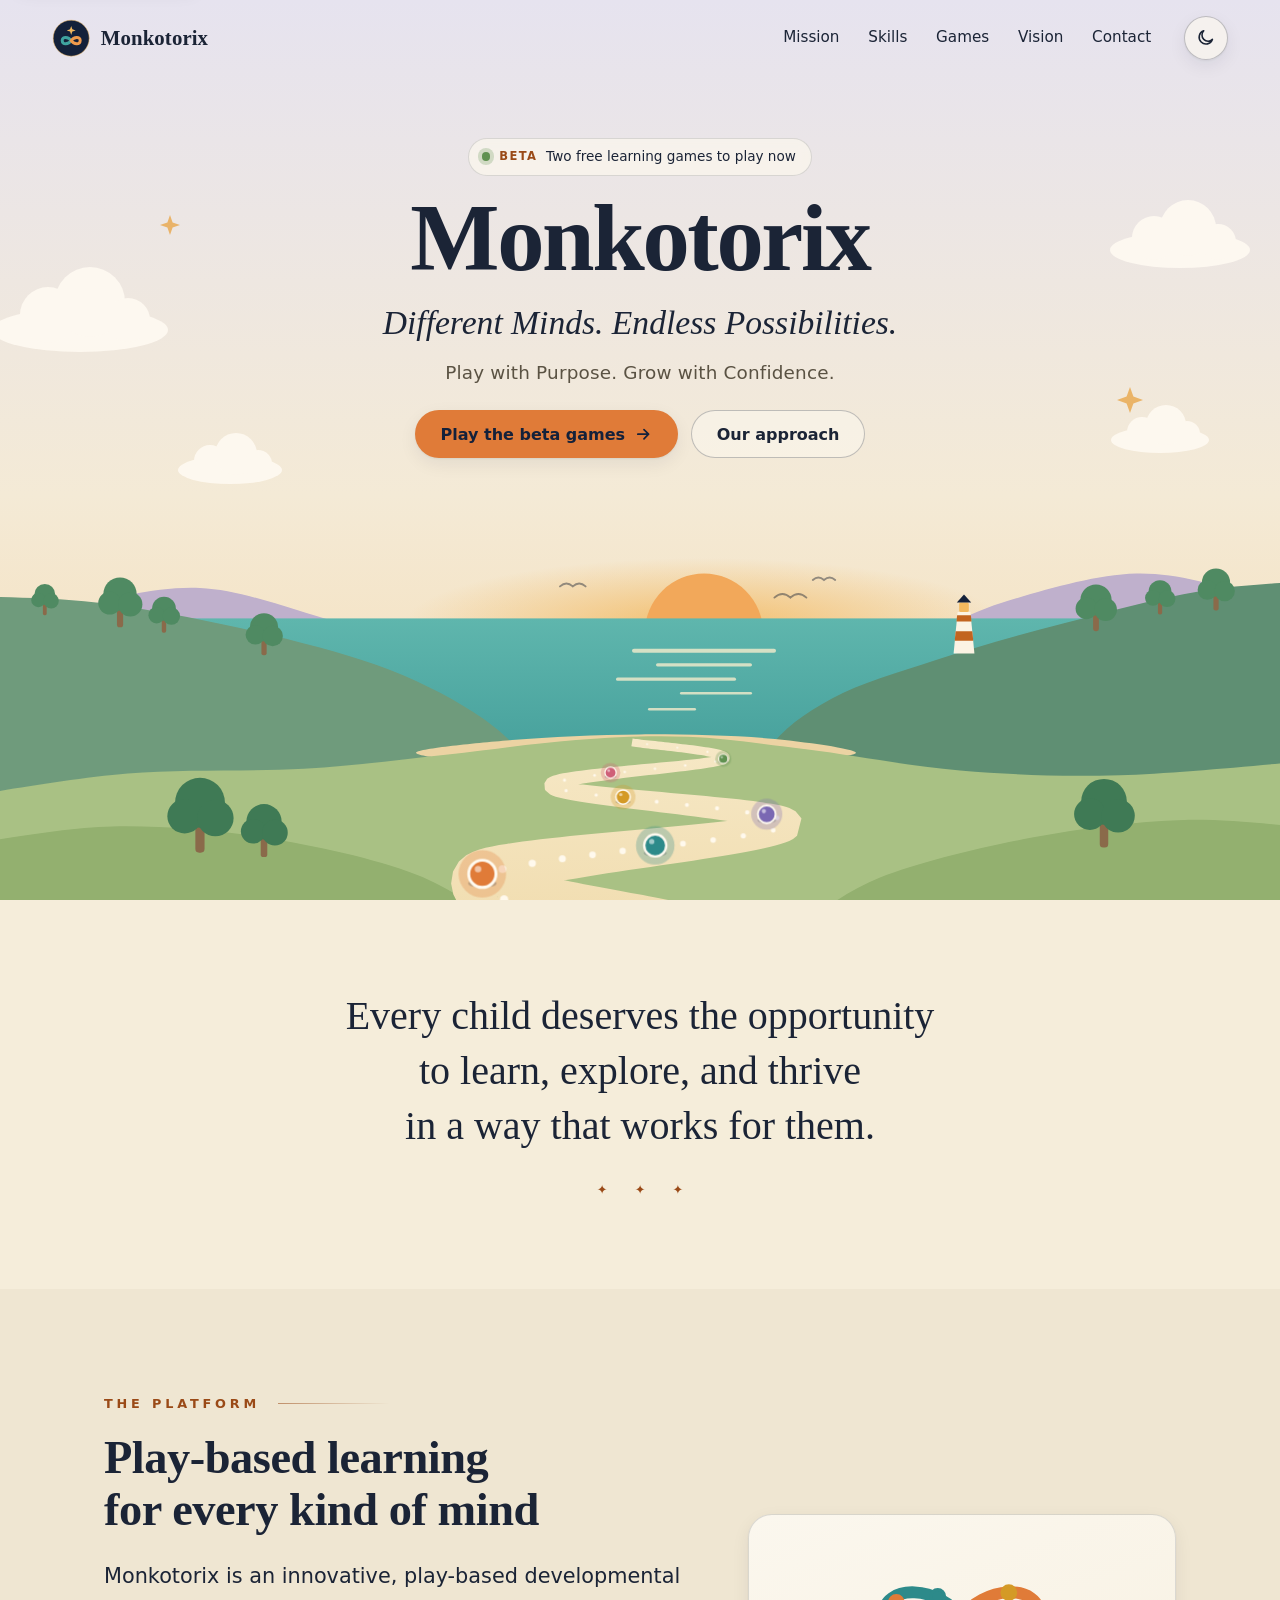
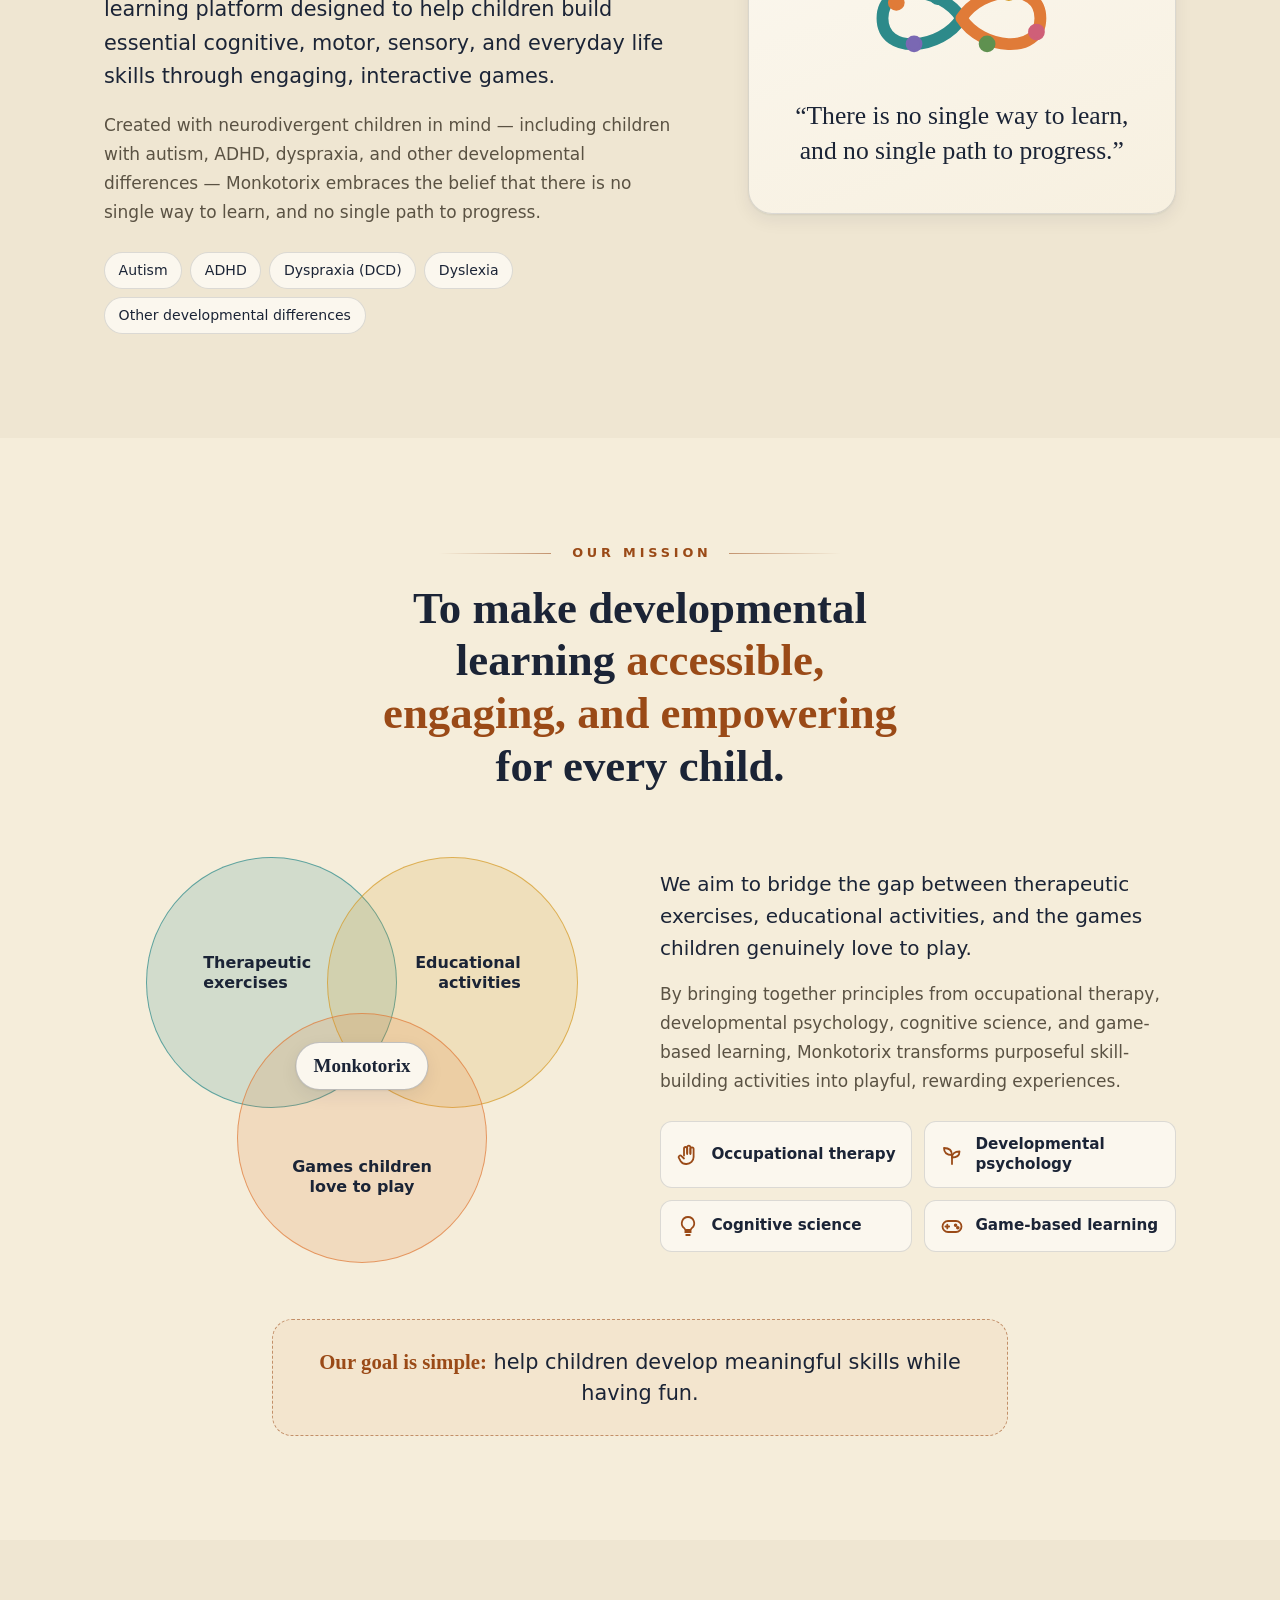
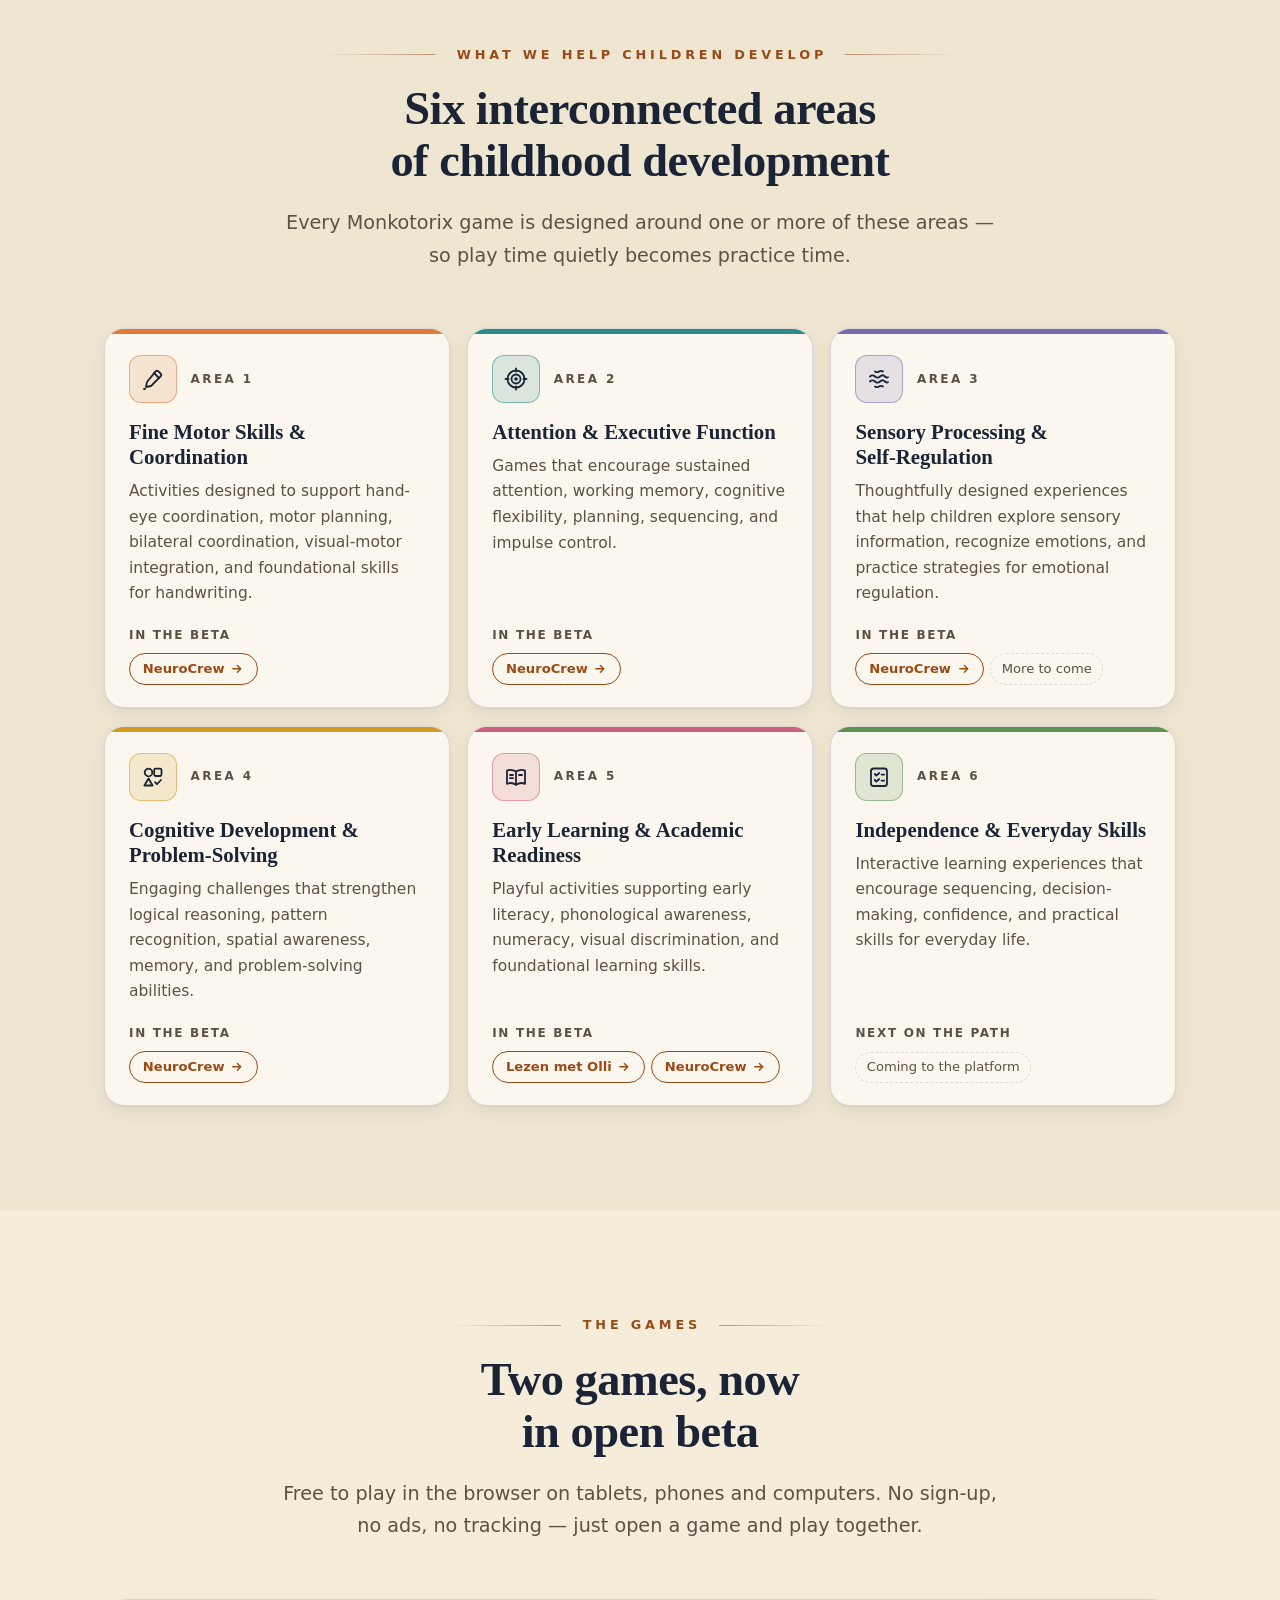
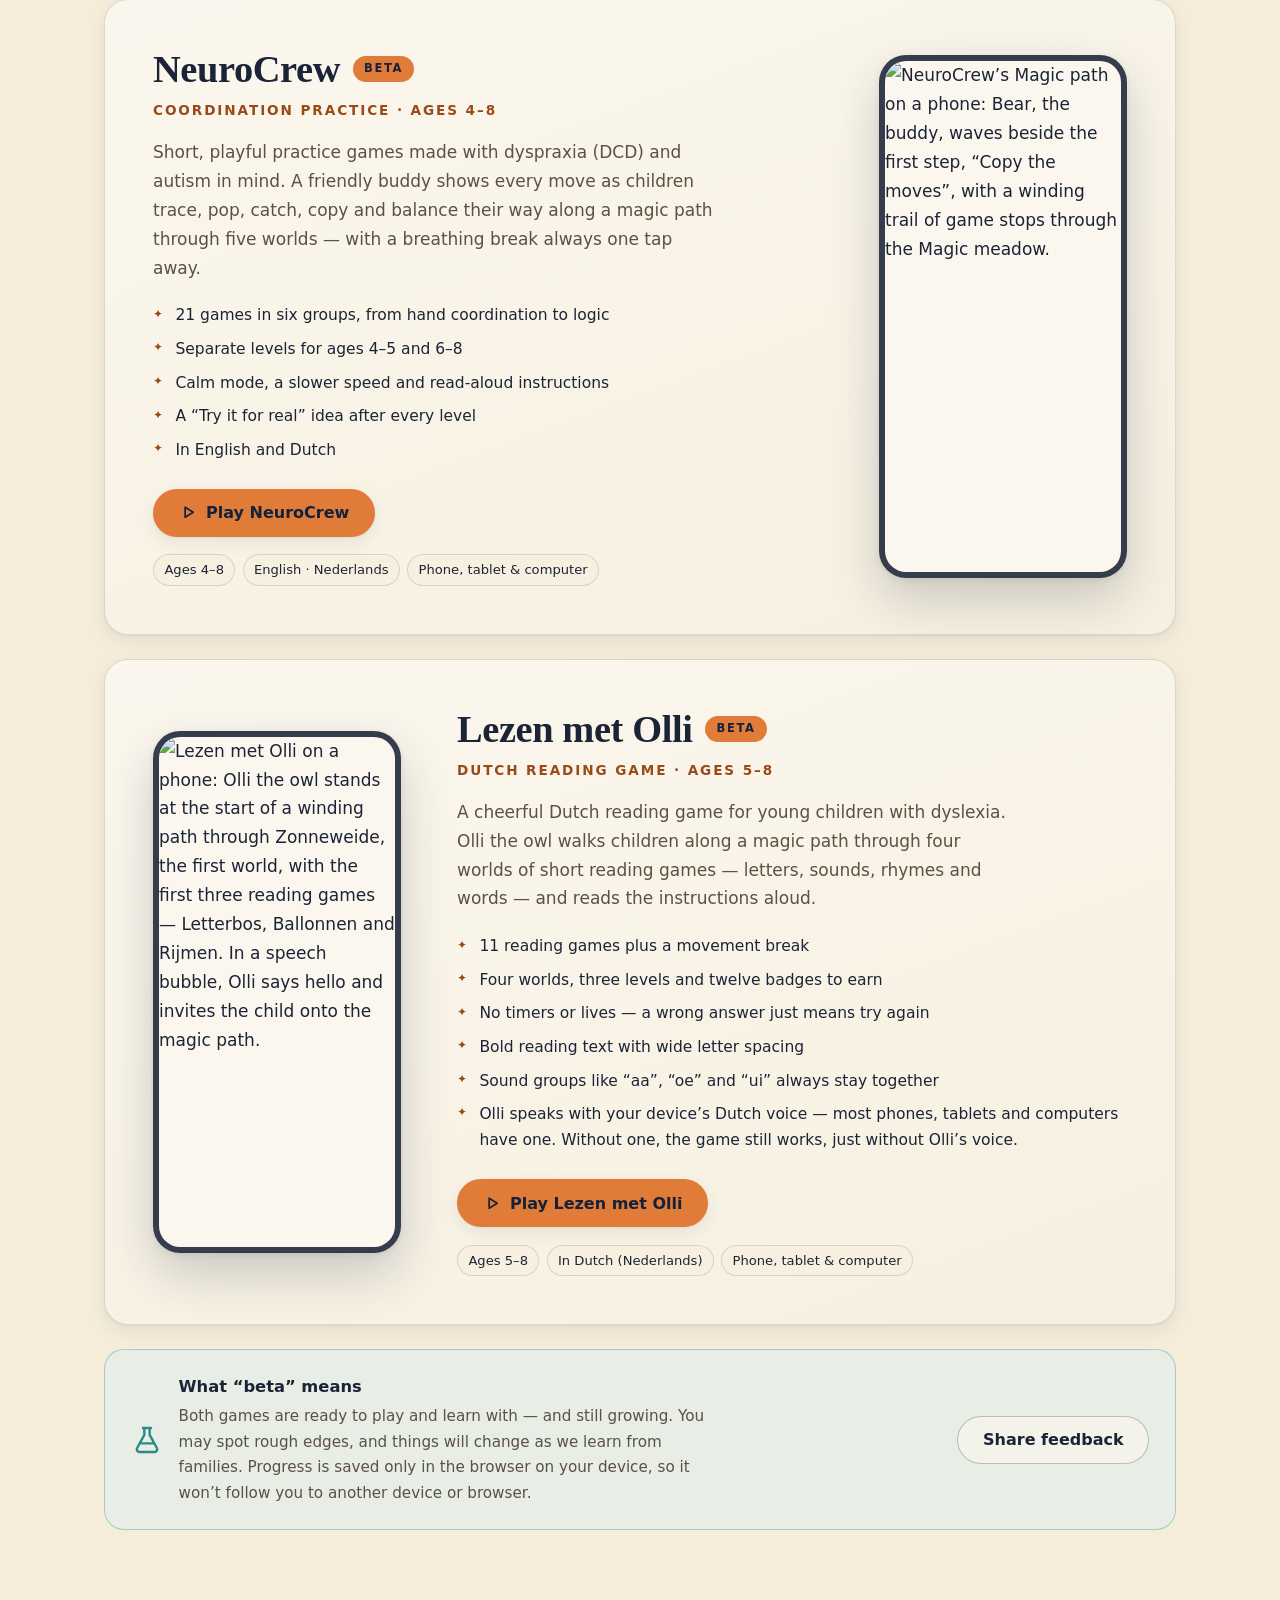
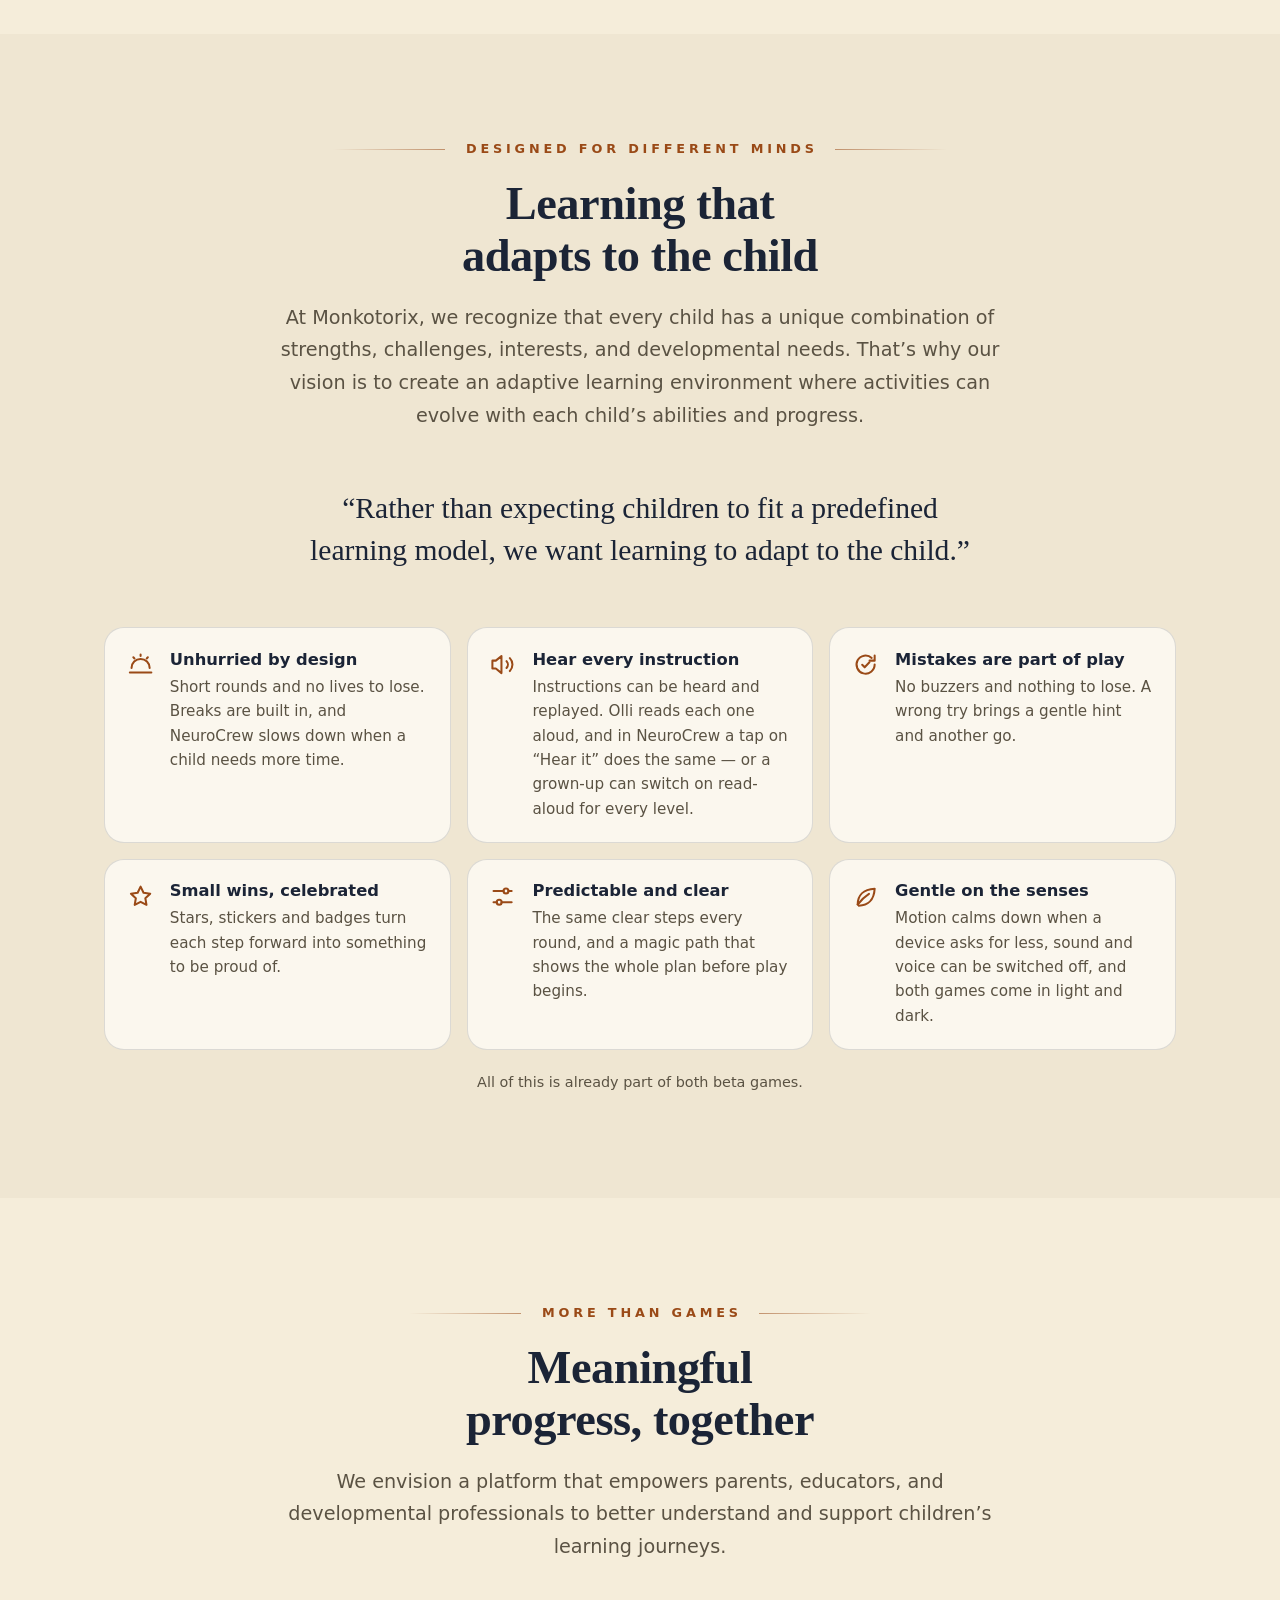
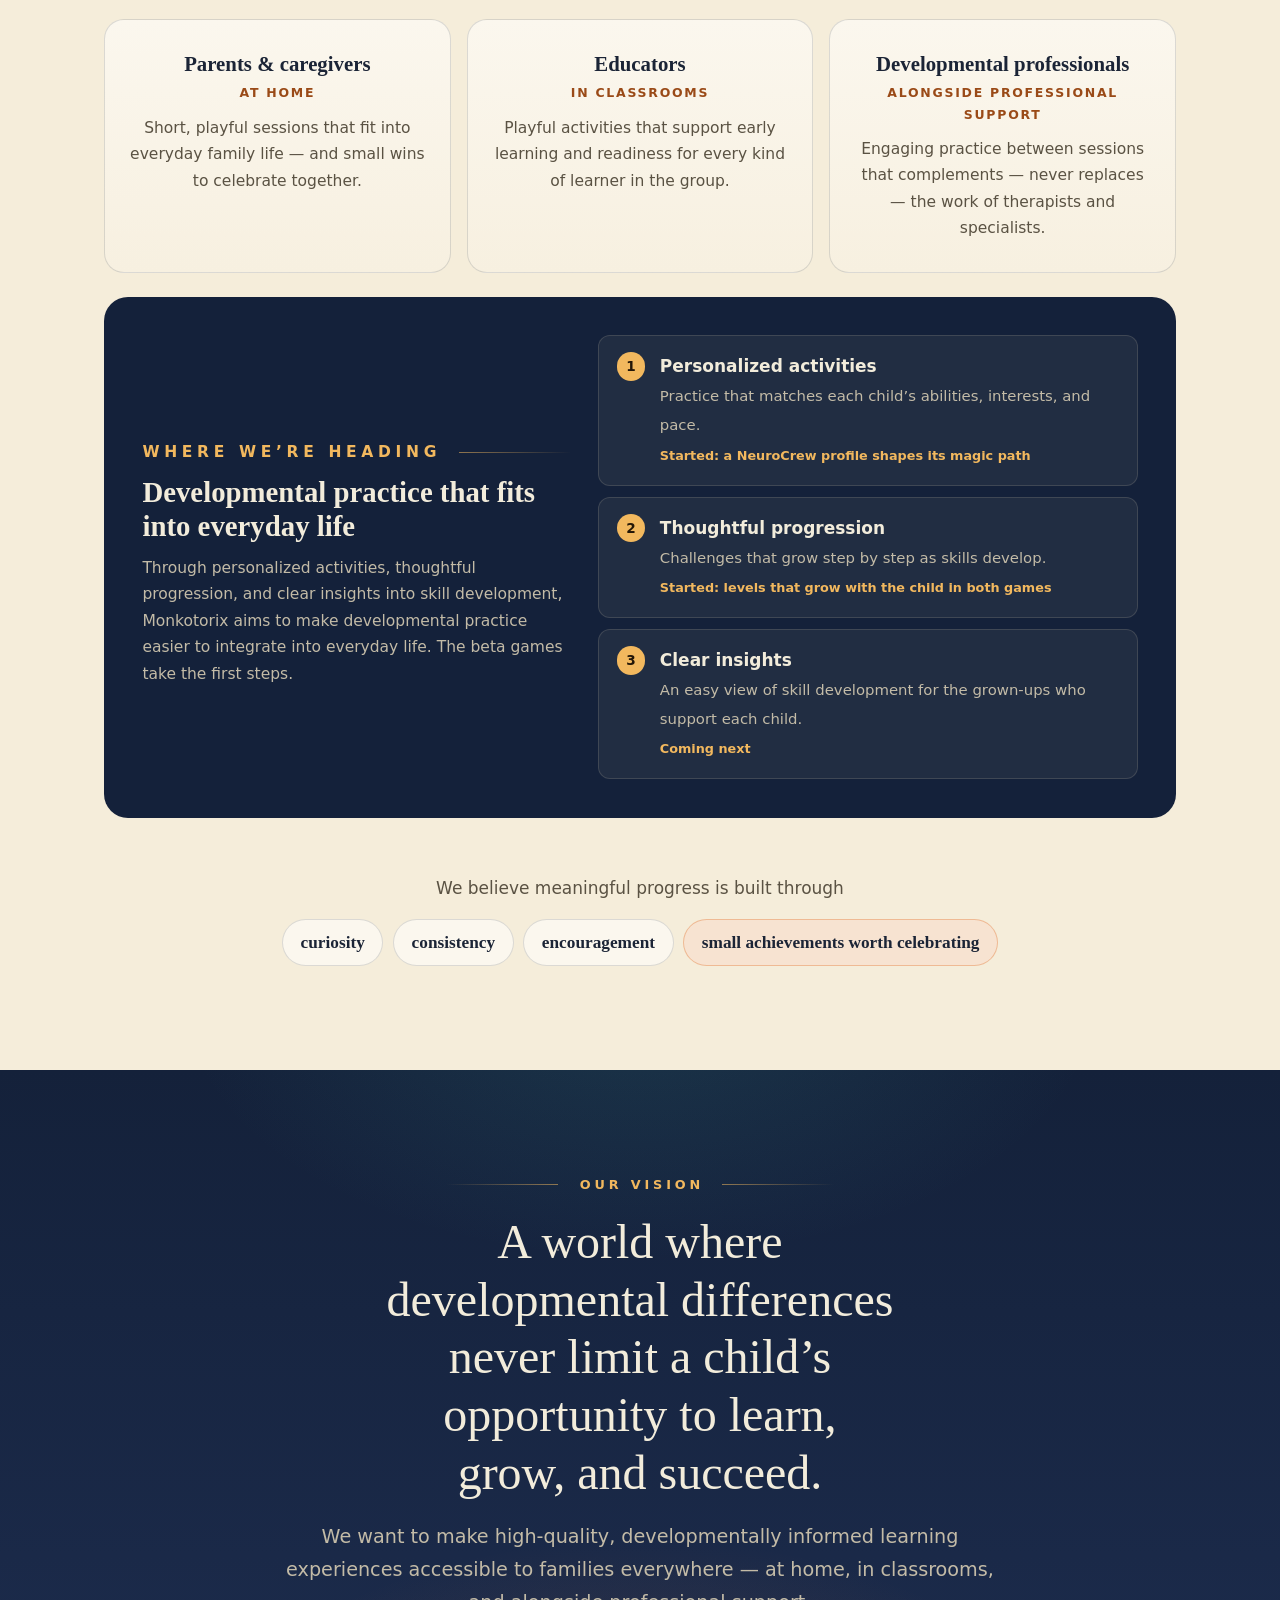
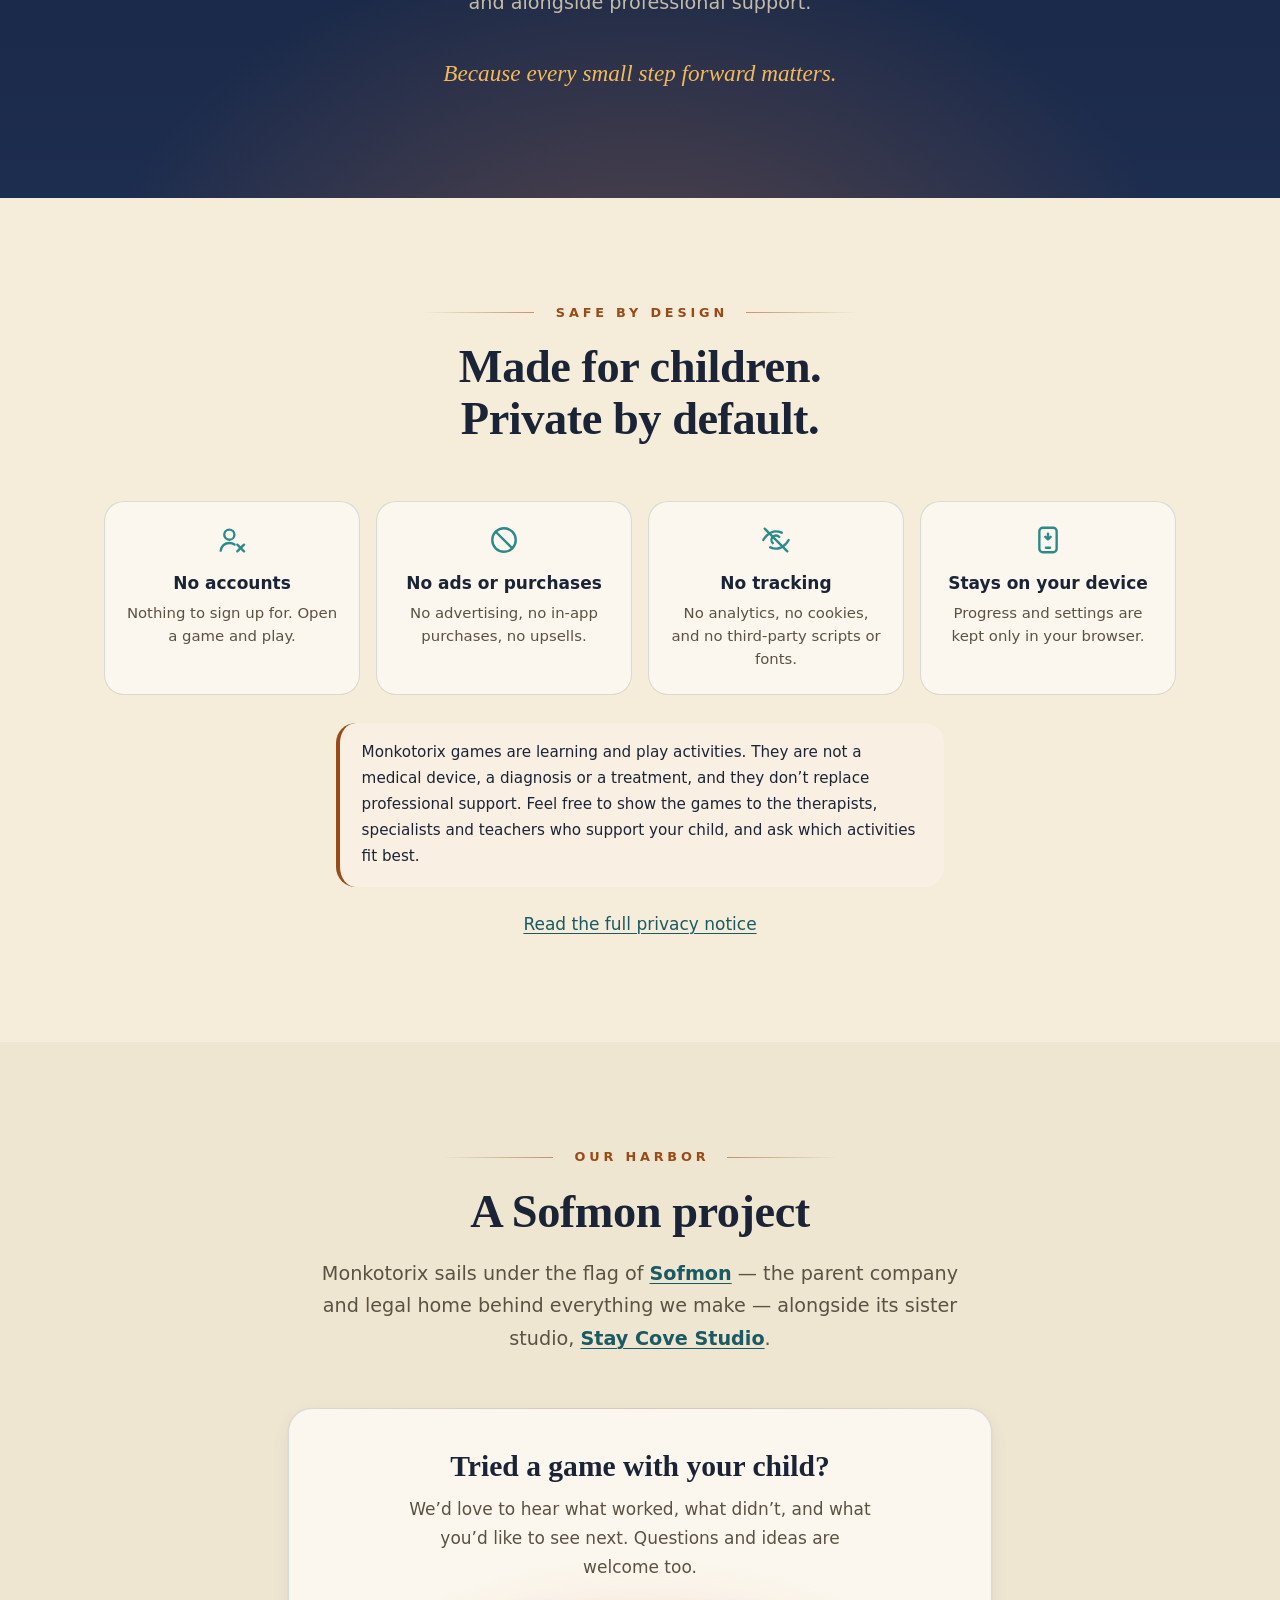
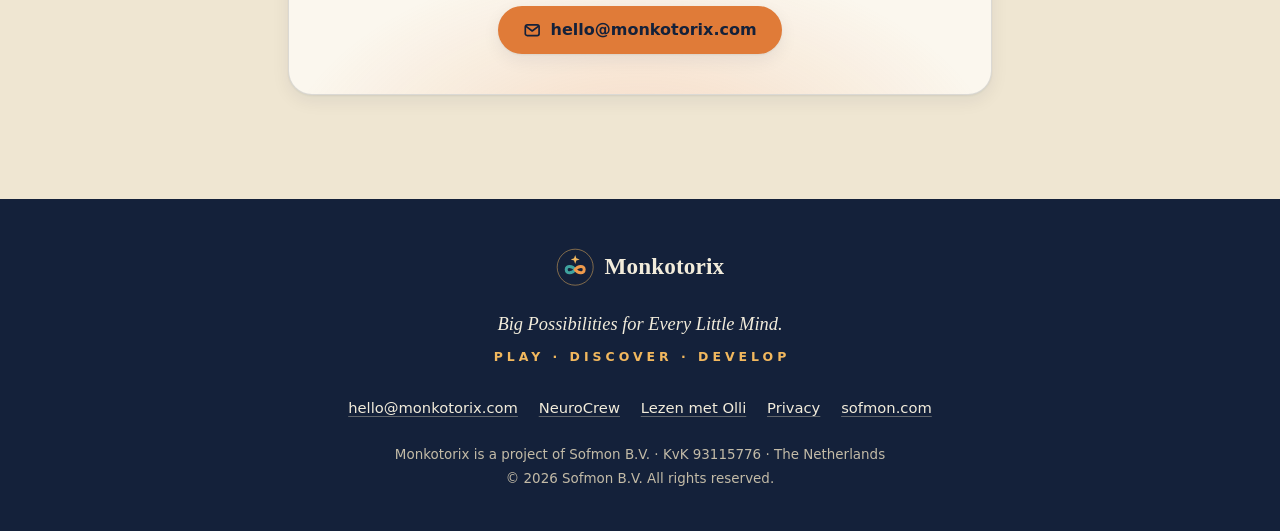
==== site/index.html @ 94a65a07 "Monkotorix website with NeuroCrew and Lezen met Olli in beta One-page site for Monkotorix, a Sofmon " ====
<!doctype html>
<html lang="en">
<head>
  <meta charset="utf-8">
  <meta name="viewport" content="width=device-width, initial-scale=1">
  <title>Monkotorix — Different Minds. Endless Possibilities.</title>
  <meta name="description" content="A play-based developmental learning platform designed to help children build essential skills through games, created with neurodivergent children in mind.">
  <link rel="canonical" href="https://monkotorix.com/">
  <meta http-equiv="Content-Security-Policy" content="default-src 'self'; script-src 'self'; style-src 'self' 'unsafe-inline'; img-src 'self' data:; font-src 'self'; connect-src 'none'; object-src 'none'; base-uri 'self'; form-action 'none'">
  <meta name="referrer" content="strict-origin-when-cross-origin">
  <meta name="color-scheme" content="light dark">
  <meta name="theme-color" content="#f5edda" media="(prefers-color-scheme: light)">
  <meta name="theme-color" content="#0c1124" media="(prefers-color-scheme: dark)">
  <link rel="icon" href="/assets/favicon.svg" type="image/svg+xml">
  <link rel="icon" type="image/png" sizes="48x48" href="/assets/favicon-48.png">
  <link rel="apple-touch-icon" href="/assets/apple-touch-icon.png">
  <meta property="og:type" content="website">
  <meta property="og:site_name" content="Monkotorix">
  <meta property="og:title" content="Monkotorix — Different Minds. Endless Possibilities.">
  <meta property="og:description" content="A play-based developmental learning platform, created with neurodivergent children in mind. Two games now in open beta.">
  <meta property="og:url" content="https://monkotorix.com/">
  <meta property="og:image" content="https://monkotorix.com/assets/og.jpg">
  <meta property="og:image:width" content="1200">
  <meta property="og:image:height" content="630">
  <meta name="twitter:card" content="summary_large_image">
  <link rel="preload" href="/assets/fonts/fraunces-latin-soft-normal.woff2" as="font" type="font/woff2" crossorigin>
  <link rel="preload" href="/assets/fonts/inter-latin-500-normal.woff2" as="font" type="font/woff2" crossorigin>
  <link rel="preload" href="/assets/fonts/fraunces-latin-soft-italic.woff2" as="font" type="font/woff2" crossorigin>
  <script src="/assets/site.js"></script>
  <style>
    @font-face{font-family:'Fraunces';font-style:normal;font-weight:100 900;font-display:swap;src:url('/assets/fonts/fraunces-latin-soft-normal.woff2') format('woff2')}
    @font-face{font-family:'Fraunces';font-style:italic;font-weight:100 900;font-display:swap;src:url('/assets/fonts/fraunces-latin-soft-italic.woff2') format('woff2')}
    @font-face{font-family:'Inter';font-style:normal;font-weight:400;font-display:swap;src:url('/assets/fonts/inter-latin-400-normal.woff2') format('woff2')}
    @font-face{font-family:'Inter';font-style:normal;font-weight:500;font-display:swap;src:url('/assets/fonts/inter-latin-500-normal.woff2') format('woff2')}
    @font-face{font-family:'Inter';font-style:normal;font-weight:600;font-display:swap;src:url('/assets/fonts/inter-latin-600-normal.woff2') format('woff2')}

    /* ── Tokens: the Sofmon cove palette by morning (light) and Stay Cove's night (dark) ── */
    :root{
      color-scheme:light;
      --bg:#f5edda; --bg-alt:#efe6d2; --surface:#fbf7ee; --surface-2:#f7f0e0;
      --text:#1b2436; --muted:#5a5243; --line:rgba(27,36,54,.14); --line-strong:rgba(27,36,54,.26);
      --accent:#e07b38; --accent-hi:#ef9a4c; --accent-ink:#14213a; --accent-text:#9a4a17;
      --link:#1b5a62; --focus:#1b5a62;
      --band:#14213a; --band-2:#1d2d4f; --band-text:#f2ecdb; --band-muted:#c3bba7; --band-accent:#f2b85e;
      --shadow:0 1px 2px rgba(20,33,58,.06),0 6px 18px rgba(20,33,58,.07);
      --shadow-lg:0 22px 50px rgba(20,33,58,.20),0 2px 6px rgba(20,33,58,.08);
      --a1:#e07b38; --a2:#2d8a8a; --a3:#7a68b3; --a4:#d49a26; --a5:#cf5f78; --a6:#5f9150;
      /* hero */
      --sky-0:#e6e3ef; --sky-1:#f4ead6; --sky-2:#f6d9ab;
      --glow:rgba(242,184,94,.85); --sun:#f2a85a; --far:#bfb0cc; --sea-0:#5fb6ad; --sea-1:#2d8a8a; --glint:#fff1cf;
      --head-l:#6f9b7c; --head-r:#5f8f73; --sand:#ecd3a3; --near:#a9c184; --front:#93b06f;
      --tree:#4f8a62; --tree-near:#3f7a55; --trunk:#8a6a4a; --path-0:#f6e8c6; --path-1:#efd9a8; --dot:#fffaf0;
      --cloud:#fffaf2; --cloud-o:.9; --star-o:0; --spark:#e9a64a; --bird:#1b2436;
      --lh-body:#fbf3e3; --lh-band:#c2641f; --lh-roof:#14213a; --lh-lamp:#f2b85e; --beam-o:0; --stop-ring:#fffaf0;
      --r-lg:1.5rem; --r-md:1.25rem; --r-sm:.75rem;
      --font-display:'Fraunces',Georgia,'Times New Roman',serif;
      --font-sans:'Inter',ui-sans-serif,system-ui,-apple-system,'Segoe UI',sans-serif;
    }
    @media (prefers-color-scheme:dark){:root:not([data-theme="light"]){
      color-scheme:dark;
      --bg:#0c1124; --bg-alt:#10173a; --surface:#141c3e; --surface-2:#18214a;
      --text:#f1e5c8; --muted:#b3bacd; --line:rgba(217,164,95,.22); --line-strong:rgba(241,229,200,.32);
      --accent:#e8b46f; --accent-hi:#f2c88b; --accent-ink:#231607; --accent-text:#e2b06e;
      --link:#eec584; --focus:#eec584;
      --band:#070b18; --band-2:#0f1530; --band-text:#f1e5c8; --band-muted:#b3bacd; --band-accent:#eec584;
      --shadow:0 1px 2px rgba(0,0,0,.35),0 6px 18px rgba(0,0,0,.3);
      --shadow-lg:0 22px 50px rgba(0,0,0,.55),0 0 40px rgba(61,142,160,.10);
      --a1:#ef9a4c; --a2:#4fb3ad; --a3:#a596e0; --a4:#f2b85e; --a5:#ec8aa2; --a6:#8fc27a;
      --sky-0:#0b1022; --sky-1:#161b3f; --sky-2:#3a3166;
      --glow:rgba(238,197,132,.38); --sun:#f1e5c8; --far:#2b2b55; --sea-0:#1f4c5c; --sea-1:#0e2536; --glint:#eec584;
      --head-l:#17304a; --head-r:#132941; --sand:#34395a; --near:#1a2a43; --front:#142238;
      --tree:#0f2438; --tree-near:#0c1d30; --trunk:#0c1828; --path-0:#bfae88; --path-1:#9c8b68; --dot:#f1e5c8;
      --cloud:#2a3163; --cloud-o:.55; --star-o:.85; --spark:#eec584; --bird:#f1e5c8;
      --lh-body:#d9cfb8; --lh-band:#a4501a; --lh-roof:#0c1124; --lh-lamp:#ffd98a; --beam-o:.45; --stop-ring:#f1e5c8;
    }}
    :root[data-theme="dark"]{
      color-scheme:dark;
      --bg:#0c1124; --bg-alt:#10173a; --surface:#141c3e; --surface-2:#18214a;
      --text:#f1e5c8; --muted:#b3bacd; --line:rgba(217,164,95,.22); --line-strong:rgba(241,229,200,.32);
      --accent:#e8b46f; --accent-hi:#f2c88b; --accent-ink:#231607; --accent-text:#e2b06e;
      --link:#eec584; --focus:#eec584;
      --band:#070b18; --band-2:#0f1530; --band-text:#f1e5c8; --band-muted:#b3bacd; --band-accent:#eec584;
      --shadow:0 1px 2px rgba(0,0,0,.35),0 6px 18px rgba(0,0,0,.3);
      --shadow-lg:0 22px 50px rgba(0,0,0,.55),0 0 40px rgba(61,142,160,.10);
      --a1:#ef9a4c; --a2:#4fb3ad; --a3:#a596e0; --a4:#f2b85e; --a5:#ec8aa2; --a6:#8fc27a;
      --sky-0:#0b1022; --sky-1:#161b3f; --sky-2:#3a3166;
      --glow:rgba(238,197,132,.38); --sun:#f1e5c8; --far:#2b2b55; --sea-0:#1f4c5c; --sea-1:#0e2536; --glint:#eec584;
      --head-l:#17304a; --head-r:#132941; --sand:#34395a; --near:#1a2a43; --front:#142238;
      --tree:#0f2438; --tree-near:#0c1d30; --trunk:#0c1828; --path-0:#bfae88; --path-1:#9c8b68; --dot:#f1e5c8;
      --cloud:#2a3163; --cloud-o:.55; --star-o:.85; --spark:#eec584; --bird:#f1e5c8;
      --lh-body:#d9cfb8; --lh-band:#a4501a; --lh-roof:#0c1124; --lh-lamp:#ffd98a; --beam-o:.45; --stop-ring:#f1e5c8;
    }

    *,*::before,*::after{box-sizing:border-box}
    html,body{margin:0}
    html{scroll-behavior:smooth;-webkit-text-size-adjust:100%}
    @media (prefers-reduced-motion:reduce){html{scroll-behavior:auto}}
    body{
      background:var(--bg);color:var(--text);
      font-family:var(--font-sans);font-size:1.0625rem;line-height:1.7;
      -webkit-font-smoothing:antialiased;text-rendering:optimizeLegibility;
    }
    h1,h2,h3,p,ul,ol,blockquote,figure{margin:0}
    ul,ol{padding:0;list-style:none}
    img,svg{display:block;max-width:100%}
    a{color:var(--link);text-underline-offset:.18em;text-decoration-thickness:1px}
    a:hover{text-decoration-thickness:2px}
    :focus-visible{outline:3px solid var(--focus);outline-offset:3px;border-radius:6px}
    .nowrap{white-space:nowrap}
    .sr-only{position:absolute;width:1px;height:1px;padding:0;margin:-1px;overflow:hidden;clip:rect(0 0 0 0);white-space:nowrap;border:0}
    .skip{position:absolute;left:1rem;top:-4rem;z-index:50;background:var(--surface);color:var(--text);padding:.7rem 1.1rem;border-radius:.6rem;box-shadow:var(--shadow);font-weight:600}
    .skip:focus{top:1rem}
    .icon{width:1.5rem;height:1.5rem;flex:none;fill:none;stroke:currentColor;stroke-width:1.8;stroke-linecap:round;stroke-linejoin:round}

    /* ── Layout ── */
    .wrap{max-width:70rem;margin:0 auto;padding:0 1.5rem}
    .section{padding:clamp(4rem,9vw,6.5rem) 0;position:relative}
    .alt{background:var(--bg-alt)}
    .rule{
      display:flex;align-items:center;justify-content:center;gap:1.1rem;text-align:center;
      font-size:.8rem;font-weight:600;letter-spacing:.3em;text-indent:.3em;text-transform:uppercase;
      color:var(--accent-text);margin-bottom:1.1rem;
    }
    .rule::before,.rule::after{content:"";height:1px;flex:1;max-width:7rem;background:linear-gradient(to var(--dir,right),transparent,currentColor);opacity:.55}
    .rule::after{--dir:left}
    @media (max-width:30rem){.rule:not(.left)::before,.rule:not(.left)::after{display:none}}
    .rule.left{justify-content:flex-start;text-indent:0}
    .rule.left::before{display:none}
    @media (max-width:24rem){.rule{letter-spacing:.18em;text-indent:.18em;gap:.7rem}}
    .title{
      font-family:var(--font-display);font-variation-settings:"SOFT" 100;font-weight:600;
      font-size:clamp(1.9rem,4.4vw,2.9rem);line-height:1.12;letter-spacing:-.01em;
      text-align:center;text-wrap:balance;max-width:24ch;margin:0 auto;overflow-wrap:break-word;
    }
    .title-left{text-align:left;margin:0 0 1.5rem;max-width:20ch}
    .lead{color:var(--muted);font-size:clamp(1.05rem,1.6vw,1.2rem);max-width:60ch;margin:1.25rem auto 0;text-align:center;text-wrap:pretty}
    /* long centred paragraphs are hard to track on phones: left-align them there */
    @media (max-width:40rem){.lead,.contact-card p{text-align:left}}
    .section-head{margin-bottom:clamp(2.5rem,5vw,3.5rem)}

    /* ── Buttons ── */
    .btn{
      display:inline-flex;align-items:center;justify-content:center;gap:.55rem;min-height:3rem;
      border:1px solid transparent;border-radius:999px;padding:.8rem 1.55rem;
      font:inherit;font-size:1rem;font-weight:600;line-height:1.2;text-decoration:none;cursor:pointer;
      transition:background-color .15s ease,border-color .15s ease,transform .15s ease,box-shadow .15s ease;
    }
    .btn.primary{background:var(--accent);color:var(--accent-ink);box-shadow:var(--shadow)}
    .btn.primary:hover{background:var(--accent-hi);transform:translateY(-1px)}
    .btn.ghost{background:color-mix(in srgb,var(--surface) 55%,transparent);color:var(--text);border-color:var(--line-strong)}
    .btn.ghost:hover{background:color-mix(in srgb,var(--accent) 14%,transparent)}
    .btn .icon{width:1.15rem;height:1.15rem;stroke-width:2.2}
    @media (prefers-reduced-motion:reduce){.btn:hover{transform:none!important}}

    /* ── Hero ── */
    .hero{
      position:relative;min-height:min(100svh,64rem);display:flex;flex-direction:column;overflow:hidden;
      background:linear-gradient(180deg,var(--sky-0) 0%,var(--sky-1) 55%,var(--sky-2) 100%);
    }
    .hero-sky{position:absolute;inset:0;width:100%;height:100%;z-index:0;pointer-events:none}
    .topbar{position:relative;z-index:3;display:flex;align-items:center;gap:1rem;max-width:76rem;width:100%;margin:0 auto;padding:1rem 1.25rem}
    .brand{display:inline-flex;align-items:center;gap:.65rem;color:var(--text);text-decoration:none;font-family:var(--font-display);font-variation-settings:"SOFT" 100;font-weight:650;font-size:1.3rem;letter-spacing:.005em;margin-right:auto;border-radius:999px}
    .brand svg{width:2.4rem;height:2.4rem}
    .nav-links{display:flex;gap:.2rem;margin:0 .25rem 0 0}
    .nav-links a{display:inline-block;padding:.5rem .8rem;border-radius:999px;color:var(--text);text-decoration:none;font-size:.95rem;font-weight:500}
    .nav-links a:hover{background:color-mix(in srgb,var(--surface) 70%,transparent)}
    @media (max-width:52rem){.nav-links{display:none}}
    .theme-toggle{
      width:2.75rem;height:2.75rem;display:inline-flex;align-items:center;justify-content:center;padding:0;flex:none;
      border-radius:999px;border:1px solid var(--line-strong);background:color-mix(in srgb,var(--surface) 70%,transparent);
      color:var(--text);cursor:pointer;box-shadow:var(--shadow);transition:background-color .15s ease;
    }
    .theme-toggle:hover{background:var(--surface)}
    .theme-toggle .icon{width:1.2rem;height:1.2rem;stroke-width:2}
    .theme-toggle .i-sun{display:none}
    :root[data-theme="dark"] .theme-toggle .i-sun{display:block}
    :root[data-theme="dark"] .theme-toggle .i-moon{display:none}

    .hero-inner{
      position:relative;z-index:2;flex:1;display:flex;flex-direction:column;align-items:center;justify-content:center;
      text-align:center;padding:clamp(1.5rem,5vh,4rem) 1.25rem clamp(1rem,3vh,2rem);
    }
    .beta-pill{
      display:inline-flex;align-items:center;gap:.55rem;padding:.4rem .95rem .4rem .8rem;border-radius:999px;
      background:color-mix(in srgb,var(--surface) 72%,transparent);border:1px solid var(--line);
      color:var(--text);font-size:.85rem;font-weight:500;text-decoration:none;margin-bottom:1.6rem;
      backdrop-filter:blur(6px);-webkit-backdrop-filter:blur(6px);
    }
    .beta-pill:hover{border-color:var(--line-strong)}
    .beta-pill b{font-weight:600;color:var(--accent-text);letter-spacing:.12em;font-size:.72rem;text-transform:uppercase}
    .beta-pill .dot{flex:none;width:.55rem;height:.55rem;border-radius:50%;background:var(--a6);box-shadow:0 0 0 4px color-mix(in srgb,var(--a6) 25%,transparent)}
    @media (max-width:24rem){.beta-pill{font-size:.78rem;gap:.45rem;padding-inline:.7rem .8rem}.beta-pill b{letter-spacing:.08em}}
    .wordmark{
      font-family:var(--font-display);font-variation-settings:"SOFT" 100;font-weight:650;
      font-size:clamp(3.1rem,11vw,6.6rem);line-height:.98;letter-spacing:-.025em;color:var(--text);
    }
    .hero-tagline{
      margin-top:1.1rem;font-family:var(--font-display);font-variation-settings:"SOFT" 100;font-style:italic;font-weight:450;
      font-size:clamp(1.35rem,3.4vw,2.1rem);line-height:1.25;color:var(--text);text-wrap:balance;
    }
    .hero-sub{margin-top:.8rem;color:var(--muted);font-size:clamp(1rem,1.8vw,1.15rem);font-weight:500;letter-spacing:.01em;text-wrap:balance}
    .hero-actions{display:flex;flex-wrap:wrap;gap:.8rem;justify-content:center;margin-top:2rem}
    .hero-land{
      position:relative;z-index:1;display:block;width:100%;flex:none;
      height:max(16rem,min(calc(100vw * 460 / 1600),max(48vh,26vw)));
      margin-top:-1rem;
    }
    @media (min-width:52rem){.hero-land{margin-top:0}}
    /* short laptop screens: tighten the text block so the buttons stay clear of the horizon */
    @media (min-width:52rem) and (max-height:60rem){
      .hero-inner{padding-top:.25rem;padding-bottom:1rem}
      .beta-pill{margin-bottom:1rem}
      .wordmark{font-size:clamp(3.1rem,10.5vh,6.6rem)}
      .hero-actions{margin-top:1.4rem}
    }

    /* hero scene paint */
    .h-glow-0{stop-color:var(--glow)} .h-glow-1{stop-color:var(--glow);stop-opacity:0}
    .h-sea-0{stop-color:var(--sea-0)} .h-sea-1{stop-color:var(--sea-1)}
    .h-path-0{stop-color:var(--path-0)} .h-path-1{stop-color:var(--path-1)}
    .h-sun{fill:var(--sun)}
    .h-far{fill:var(--far)}
    .h-glint{fill:var(--glint);opacity:.75}
    .h-head-l{fill:var(--head-l)} .h-head-r{fill:var(--head-r)}
    .h-sand{fill:var(--sand)} .h-near{fill:var(--near)} .h-front{fill:var(--front)}
    .h-tree{fill:var(--tree)} .h-tree-near{fill:var(--tree-near)} .h-trunk{fill:var(--trunk)}
    .h-dots{fill:var(--dot);opacity:.95}
    .h-cloud{fill:var(--cloud);opacity:var(--cloud-o)}
    @media (min-aspect-ratio:2/1){.h-cloud-low{display:none}} /* ultrawide: they would sink behind the hills */
    .h-stars{fill:#f1e5c8;opacity:var(--star-o)}
    .h-sparkles{fill:var(--spark);opacity:.8}
    .h-birds{fill:none;stroke:var(--bird);stroke-width:2.4;stroke-linecap:round;opacity:.45}
    .h-lh-body{fill:var(--lh-body)} .h-lh-band{fill:var(--lh-band)} .h-lh-roof{fill:var(--lh-roof)} .h-lh-lamp{fill:var(--lh-lamp)}
    .h-beam{fill:url(#h-beam-g);opacity:var(--beam-o)}
    .h-beam-0{stop-color:var(--lh-lamp);stop-opacity:.8} .h-beam-1{stop-color:var(--lh-lamp);stop-opacity:0}
    .h-stop-disc{stroke:var(--stop-ring)}
    .h-stop-glow{opacity:.28}
    .h-stop-shadow{fill:rgba(20,33,58,.22)}
    .h-stop-shine{fill:#fff;opacity:.55}
    .h-a1 .h-stop-disc,.h-a1 .h-stop-glow{fill:var(--a1)}
    .h-a2 .h-stop-disc,.h-a2 .h-stop-glow{fill:var(--a2)}
    .h-a3 .h-stop-disc,.h-a3 .h-stop-glow{fill:var(--a3)}
    .h-a4 .h-stop-disc,.h-a4 .h-stop-glow{fill:var(--a4)}
    .h-a5 .h-stop-disc,.h-a5 .h-stop-glow{fill:var(--a5)}
    .h-a6 .h-stop-disc,.h-a6 .h-stop-glow{fill:var(--a6)}
    @media (prefers-reduced-motion:no-preference){
      .h-stop{transform-box:fill-box;transform-origin:50% 80%;animation:stop-in .7s cubic-bezier(.2,.9,.3,1.2) both;animation-delay:calc(.35s + var(--i) * .16s)}
      .h-dots{animation:fade-in 1.2s ease-out both .1s}
      @keyframes stop-in{from{opacity:0;transform:translateY(14%) scale(.4)}to{opacity:1;transform:none}}
      @keyframes fade-in{from{opacity:0}to{opacity:.95}}
    }

    /* ── Tagline ── */
    .tagline{padding:clamp(3.5rem,8vw,5.5rem) 0;text-align:center}
    .tagline p{
      font-family:var(--font-display);font-variation-settings:"SOFT" 100;font-weight:450;
      font-size:clamp(1.6rem,3.9vw,2.5rem);line-height:1.38;max-width:30ch;margin:0 auto;text-wrap:balance;
    }
    .flourish{margin-top:1.6rem;color:var(--accent-text);letter-spacing:.9em;text-indent:.9em;font-size:.8rem}

    /* ── About ── */
    .about-grid{display:grid;gap:clamp(2rem,5vw,4rem);align-items:center}
    @media (min-width:56rem){.about-grid{grid-template-columns:1.15fr .85fr}}
    .about-copy p{max-width:62ch}
    .about-copy p + p{margin-top:1.1rem}
    .about-copy .big{font-size:clamp(1.15rem,1.9vw,1.3rem);line-height:1.6;color:var(--text)}
    .about-copy p:not(.big):not(.rule){color:var(--muted)}
    .chips{display:flex;flex-wrap:wrap;gap:.5rem;margin-top:1.6rem}
    .chip{display:inline-flex;align-items:center;padding:.35rem .85rem;border-radius:999px;font-size:.88rem;font-weight:500;background:var(--surface);border:1px solid var(--line);color:var(--text)}
    .about-card{
      position:relative;border-radius:var(--r-lg);padding:clamp(2rem,4vw,2.75rem);text-align:center;overflow:hidden;
      background:linear-gradient(160deg,var(--surface),var(--surface-2));border:1px solid var(--line);box-shadow:var(--shadow);
    }
    .about-card svg.loop{width:min(15rem,70%);height:auto;margin:0 auto 1.4rem}
    .about-card blockquote{font-family:var(--font-display);font-variation-settings:"SOFT" 100;font-weight:500;font-size:clamp(1.3rem,2.4vw,1.6rem);line-height:1.35;text-wrap:balance}
    .loop-a{stroke:var(--a2)} .loop-b{stroke:var(--a1)}
    .loop-dot{fill:var(--stop-ring);stroke-width:3}

    /* ── Mission ── */
    .mission-statement{
      font-family:var(--font-display);font-variation-settings:"SOFT" 100;font-weight:550;
      font-size:clamp(1.8rem,4.2vw,2.8rem);line-height:1.18;text-align:center;max-width:26ch;margin:0 auto;text-wrap:balance;
    }
    .mission-statement em{font-style:normal;color:var(--accent-text)}
    .bridge{display:grid;gap:2.5rem;align-items:center;margin-top:clamp(2.5rem,6vw,4rem)}
    @media (min-width:56rem){.bridge{grid-template-columns:1fr 1fr}}
    .venn{position:relative;width:min(100%,27rem);aspect-ratio:1/0.94;margin:0 auto;container-type:inline-size}
    .venn .c{
      position:absolute;width:58%;aspect-ratio:1;border-radius:50%;display:flex;padding:9%;
      font-weight:600;font-size:max(.8rem,3.7cqi);line-height:1.25;color:var(--text);
      border:1.5px solid color-mix(in srgb,var(--cc) 70%,transparent);
      background:color-mix(in srgb,var(--cc) 17%,transparent);
    }
    .venn .c1{--cc:var(--a2);left:0;top:0;align-items:flex-start;justify-content:flex-start;padding-top:22%;padding-left:13%;text-align:left}
    .venn .c2{--cc:var(--a4);right:0;top:0;align-items:flex-start;justify-content:flex-end;padding-top:22%;padding-right:13%;text-align:right}
    .venn .c3{--cc:var(--a1);left:21%;bottom:0;align-items:flex-end;justify-content:center;padding-bottom:15%;text-align:center}
    .venn .core{
      position:absolute;left:50%;top:50%;transform:translate(-50%,-38%);
      font-family:var(--font-display);font-variation-settings:"SOFT" 100;font-weight:650;font-size:max(.9rem,4.4cqi);
      background:var(--surface);border:1px solid var(--line-strong);border-radius:999px;padding:.35em .9em;box-shadow:var(--shadow);white-space:nowrap
    }
    .bridge-copy p{color:var(--muted);max-width:52ch}
    .bridge-copy p + p{margin-top:1rem}
    .bridge-copy .big{color:var(--text);font-size:clamp(1.1rem,1.8vw,1.25rem);line-height:1.6}
    .disciplines{display:grid;grid-template-columns:repeat(2,minmax(0,1fr));gap:.75rem;margin-top:1.6rem}
    .discipline{display:flex;align-items:center;gap:.7rem;padding:.8rem .95rem;border-radius:var(--r-sm);background:var(--surface);border:1px solid var(--line);font-weight:600;font-size:.95rem;line-height:1.3}
    .discipline .icon{color:var(--accent-text)}
    @media (max-width:26rem){.disciplines{grid-template-columns:1fr}}
    .goal{
      margin:clamp(2.5rem,5vw,3.5rem) auto 0;max-width:46rem;text-align:center;padding:1.6rem 1.75rem;border-radius:var(--r-md);
      border:1px dashed color-mix(in srgb,var(--accent-text) 55%,transparent);background:color-mix(in srgb,var(--accent) 7%,transparent)
    }
    .goal p{font-size:clamp(1.1rem,2vw,1.3rem);line-height:1.5}
    .goal strong{font-family:var(--font-display);font-variation-settings:"SOFT" 100;font-weight:650;color:var(--accent-text)}

    /* ── Six areas ── */
    .areas{display:grid;gap:1.1rem;counter-reset:area}
    @media (min-width:40rem){.areas{grid-template-columns:repeat(2,minmax(0,1fr))}}
    @media (min-width:64rem){.areas{grid-template-columns:repeat(3,minmax(0,1fr))}}
    .area{
      position:relative;display:flex;flex-direction:column;padding:1.6rem 1.5rem 1.4rem;border-radius:var(--r-md);
      background:var(--surface);border:1px solid var(--line);box-shadow:var(--shadow);overflow:hidden;
    }
    .area::before{content:"";position:absolute;inset:0 0 auto 0;height:5px;background:var(--ac)}
    .area-top{display:flex;align-items:center;gap:.85rem;margin-bottom:1rem}
    .area-icon{
      width:3rem;height:3rem;border-radius:var(--r-sm);display:grid;place-items:center;flex:none;
      background:color-mix(in srgb,var(--ac) 16%,transparent);color:var(--text);border:1.5px solid color-mix(in srgb,var(--ac) 55%,transparent)
    }
    .area-num{font-size:.75rem;font-weight:600;letter-spacing:.2em;text-transform:uppercase;color:var(--muted)}
    .area h3{font-family:var(--font-display);font-variation-settings:"SOFT" 100;font-weight:600;font-size:1.3rem;line-height:1.22;margin-bottom:.6rem}
    .area p{color:var(--muted);font-size:.97rem;line-height:1.65}
    .area-games{display:flex;flex-wrap:wrap;align-items:center;gap:.4rem;margin-top:auto;padding-top:1.1rem}
    .area-games .lbl{flex-basis:100%;margin:0 0 .1rem;font-size:.75rem;font-weight:600;letter-spacing:.14em;text-transform:uppercase;color:var(--muted)}
    .tag{display:inline-flex;align-items:center;gap:.35rem;padding:.22rem .65rem;border-radius:999px;font-size:.82rem;font-weight:500;background:var(--surface-2);border:1px solid var(--line);color:var(--text);text-decoration:none;white-space:nowrap}
    /* links are buttons, not labels (as on sofmon.com) */
    a.tag{min-height:2rem;padding-inline:.8rem;background:transparent;border-color:var(--accent-text);color:var(--accent-text);font-weight:600;transition:background-color .15s ease,color .15s ease}
    a.tag:hover{background:var(--accent);border-color:var(--accent);color:var(--accent-ink)}
    a.tag .icon{width:.85rem;height:.85rem;stroke-width:2.4}
    .tag.soon{border-style:dashed;color:var(--muted);background:transparent}
    .a1{--ac:var(--a1)} .a2{--ac:var(--a2)} .a3{--ac:var(--a3)} .a4{--ac:var(--a4)} .a5{--ac:var(--a5)} .a6{--ac:var(--a6)}

    /* ── Games ── */
    .game-panel{
      display:grid;grid-template-columns:minmax(0,1fr) auto;gap:clamp(2rem,5vw,3.5rem);align-items:center;
      padding:clamp(1.75rem,4.5vw,3rem);border-radius:var(--r-lg);border:1px solid var(--line);
      background:linear-gradient(160deg,var(--surface),var(--surface-2));box-shadow:var(--shadow);
    }
    .game-panel + .game-panel{margin-top:1.5rem}
    .game-panel.reversed{grid-template-columns:auto minmax(0,1fr)}
    @media (max-width:47.9rem){
      .game-panel,.game-panel.reversed{grid-template-columns:minmax(0,1fr)}
      .game-panel .game-shot{margin:0 auto}
      .game-panel.reversed .game-shot{order:2}
    }
    .game-head{display:flex;flex-wrap:wrap;align-items:center;gap:.4rem .8rem}
    .game-panel h3{font-family:var(--font-display);font-variation-settings:"SOFT" 100;font-weight:650;font-size:clamp(1.8rem,3.6vw,2.4rem);line-height:1.1;letter-spacing:-.01em}
    .badge-beta{
      display:inline-flex;align-items:center;padding:.2rem .7rem;border-radius:999px;font-size:.72rem;font-weight:600;letter-spacing:.14em;text-transform:uppercase;
      color:var(--accent-ink);background:var(--accent);
    }
    .game-panel .sub{color:var(--accent-text);font-size:.85rem;font-weight:600;letter-spacing:.14em;text-transform:uppercase;margin:.55rem 0 1rem}
    .game-panel .desc{color:var(--muted);max-width:52ch}
    .game-points{margin:1.25rem 0 1.6rem;display:grid;gap:.45rem}
    .game-points li{position:relative;padding-left:1.4rem;font-size:.97rem}
    .game-points li::before{content:"✦";content:"✦" / "";position:absolute;left:0;top:.2em;color:var(--accent-text);font-size:.75rem;line-height:1.6}
    .game-meta{display:flex;flex-wrap:wrap;gap:.45rem;margin-top:1.1rem}
    .game-actions{display:flex;flex-wrap:wrap;align-items:center;gap:.6rem 1.1rem}
    .game-actions .more{font-size:.92rem}
    .game-shot{
      width:min(15.5rem,68vw);border-radius:1.7rem;overflow:hidden;background:var(--surface);
      border:6px solid color-mix(in srgb,var(--text) 88%,transparent);box-shadow:var(--shadow-lg);
    }
    .game-shot img{width:100%;height:auto}
    .beta-note{
      display:grid;gap:1rem;align-items:center;margin-top:1.5rem;padding:1.4rem 1.6rem;border-radius:var(--r-md);
      background:color-mix(in srgb,var(--a2) 9%,var(--surface));border:1px solid color-mix(in srgb,var(--a2) 35%,transparent);
    }
    @media (min-width:48rem){.beta-note{grid-template-columns:auto 1fr auto}}
    .beta-note .icon{width:2rem;height:2rem;color:var(--a2)}
    .beta-note h3{font-size:1.02rem;font-weight:600;margin-bottom:.2rem}
    .beta-note p{color:var(--muted);font-size:.95rem;max-width:56ch}

    /* ── Different minds ── */
    .minds-quote{
      max-width:44rem;margin:0 auto clamp(2.5rem,5vw,3.5rem);text-align:center;
      font-family:var(--font-display);font-variation-settings:"SOFT" 100;font-weight:450;
      font-size:clamp(1.35rem,2.8vw,1.85rem);line-height:1.4;text-wrap:balance
    }
    .principles{display:grid;gap:1rem}
    @media (min-width:40rem){.principles{grid-template-columns:repeat(2,minmax(0,1fr))}}
    @media (min-width:64rem){.principles{grid-template-columns:repeat(3,minmax(0,1fr))}}
    .principle{display:flex;gap:1rem;padding:1.3rem 1.35rem;border-radius:var(--r-md);background:var(--surface);border:1px solid var(--line)}
    .principle .icon{width:1.7rem;height:1.7rem;color:var(--accent-text);margin-top:.15rem}
    .principle h3{font-size:1.02rem;font-weight:600;line-height:1.35;margin-bottom:.25rem}
    .principle p{color:var(--muted);font-size:.95rem;line-height:1.6}
    .principles-note{margin-top:1.25rem;text-align:center;color:var(--muted);font-size:.9rem}

    /* ── Progress ── */
    .audiences{display:grid;gap:1rem}
    @media (min-width:48rem){.audiences{grid-template-columns:repeat(3,minmax(0,1fr))}}
    .audience{padding:1.9rem 1.5rem;border-radius:var(--r-md);background:linear-gradient(to bottom,var(--surface),var(--surface-2));border:1px solid var(--line);text-align:center}
    .audience h3{font-family:var(--font-display);font-variation-settings:"SOFT" 100;font-weight:600;font-size:1.3rem;line-height:1.25;margin-bottom:.35rem}
    .audience .where{font-size:.78rem;font-weight:600;letter-spacing:.14em;text-transform:uppercase;color:var(--accent-text);margin-bottom:.7rem}
    .audience p{color:var(--muted);font-size:.97rem}
    .roadmap{
      display:grid;gap:1.5rem;margin-top:1.5rem;padding:clamp(1.6rem,4vw,2.4rem);border-radius:var(--r-lg);
      background:var(--band);color:var(--band-text);
    }
    @media (min-width:56rem){.roadmap{grid-template-columns:1fr 1.25fr;align-items:center}}
    .roadmap .rule{color:var(--band-accent);margin-bottom:.6rem}
    .roadmap h3{font-family:var(--font-display);font-variation-settings:"SOFT" 100;font-weight:600;font-size:clamp(1.4rem,2.6vw,1.8rem);line-height:1.2}
    .roadmap p{color:var(--band-muted);margin-top:.7rem;font-size:.97rem}
    .roadmap ol{display:grid;gap:.7rem;list-style:none;padding:0;counter-reset:rm}
    .roadmap li{display:flex;gap:.9rem;align-items:flex-start;padding:1rem 1.1rem;border-radius:var(--r-sm);background:rgba(241,229,200,.06);border:1px solid rgba(241,229,200,.14)}
    .roadmap li::before{counter-increment:rm;content:counter(rm);flex:none;width:1.8rem;height:1.8rem;border-radius:50%;display:grid;place-items:center;font-size:.85rem;font-weight:600;color:#231607;background:var(--band-accent)}
    .roadmap li b{display:block;font-weight:600;color:var(--band-text)}
    .roadmap li span{color:var(--band-muted);font-size:.93rem}
    .roadmap li em{display:inline-block;margin-top:.35rem;font-style:normal;font-size:.8rem;font-weight:600;color:var(--band-accent)}
    .values{margin-top:clamp(2.5rem,5vw,3.5rem);text-align:center}
    .values p{color:var(--muted);text-wrap:balance}
    .values ul{display:flex;flex-wrap:wrap;justify-content:center;gap:.6rem;margin-top:1rem}
    .values li{padding:.5rem 1.1rem;border-radius:999px;background:var(--surface);border:1px solid var(--line);font-family:var(--font-display);font-variation-settings:"SOFT" 100;font-weight:550;font-size:1.08rem}
    .values li:last-child{background:color-mix(in srgb,var(--accent) 16%,var(--surface));border-color:color-mix(in srgb,var(--accent) 40%,transparent)}

    /* ── Vision band ── */
    .vision{
      color:var(--band-text);text-align:center;overflow:hidden;
      background:
        radial-gradient(70% 90% at 50% 120%,rgba(224,123,56,.30),transparent 62%),
        radial-gradient(60% 60% at 50% -10%,rgba(63,163,159,.16),transparent 60%),
        linear-gradient(180deg,var(--band) 0%,var(--band-2) 100%);
    }
    .vision::before{
      content:"";position:absolute;inset:0;pointer-events:none;opacity:.7;
      background-image:
        radial-gradient(1px 1px at 12% 18%,rgba(241,229,200,.7) 50%,transparent 51%),
        radial-gradient(1px 1px at 78% 12%,rgba(241,229,200,.55) 50%,transparent 51%),
        radial-gradient(1.5px 1.5px at 88% 46%,rgba(241,229,200,.45) 50%,transparent 51%),
        radial-gradient(1px 1px at 30% 70%,rgba(241,229,200,.35) 50%,transparent 51%),
        radial-gradient(1.5px 1.5px at 62% 30%,rgba(241,229,200,.4) 50%,transparent 51%),
        radial-gradient(1px 1px at 6% 82%,rgba(241,229,200,.4) 50%,transparent 51%);
      background-size:900px 600px;
    }
    .vision .wrap{position:relative}
    .vision .rule{color:var(--band-accent)}
    .vision blockquote{
      font-family:var(--font-display);font-variation-settings:"SOFT" 100;font-weight:500;
      font-size:clamp(1.75rem,4.4vw,3rem);line-height:1.2;max-width:24ch;margin:0 auto;text-wrap:balance
    }
    .vision .lead{color:var(--band-muted)}
    .vision .closing{margin-top:2.2rem;font-family:var(--font-display);font-variation-settings:"SOFT" 100;font-style:italic;font-size:clamp(1.2rem,2.2vw,1.45rem);color:var(--band-accent);text-wrap:balance}

    /* ── Privacy ── */
    .safe{display:grid;gap:1rem}
    @media (min-width:40rem){.safe{grid-template-columns:repeat(2,minmax(0,1fr))}}
    @media (min-width:64rem){.safe{grid-template-columns:repeat(4,minmax(0,1fr))}}
    .safe li{padding:1.4rem 1.3rem;border-radius:var(--r-md);background:var(--surface);border:1px solid var(--line);text-align:center}
    .safe .icon{width:2rem;height:2rem;margin:0 auto .8rem;color:var(--a2)}
    .safe b{display:block;font-weight:600;margin-bottom:.25rem}
    .safe span{color:var(--muted);font-size:.93rem;line-height:1.55;display:block}
    .disclaimer{
      max-width:38rem;margin:1.75rem auto 0;padding:1.1rem 1.35rem;border-radius:var(--r-md);border-left:4px solid var(--accent-text);
      background:color-mix(in srgb,var(--accent) 6%,var(--surface));color:var(--text);font-size:.95rem
    }
    .privacy-link{text-align:center;margin-top:1.4rem}

    /* ── Harbor & contact ── */
    .harbor{text-align:center}
    .harbor .lead a{font-weight:600}
    .contact-card{
      max-width:44rem;margin:clamp(2.5rem,5vw,3.25rem) auto 0;padding:clamp(1.75rem,4vw,2.5rem);border-radius:var(--r-lg);text-align:center;
      background:
        radial-gradient(80% 120% at 50% 130%,color-mix(in srgb,var(--accent) 26%,transparent),transparent 65%),
        var(--surface);
      border:1px solid var(--line);box-shadow:var(--shadow)
    }
    .contact-card h3{font-family:var(--font-display);font-variation-settings:"SOFT" 100;font-weight:600;font-size:clamp(1.45rem,2.8vw,1.85rem);line-height:1.2}
    .contact-card p{color:var(--muted);margin:.7rem auto 1.5rem;max-width:44ch;text-wrap:pretty}
    @media (max-width:23rem){
      .contact-card{padding:1.5rem 1rem}
      .contact-card .btn{padding-inline:1.1rem;font-size:.95rem}
      .game-panel{padding:1.25rem 1rem}
    }

    /* ── Footer ── */
    .site-footer{background:var(--band);color:var(--band-text);padding:3rem 1.5rem 2.5rem;text-align:center}
    .site-footer .brand{margin:0 auto;color:var(--band-text);font-size:1.45rem}
    .site-footer .motto{margin-top:.9rem;font-family:var(--font-display);font-variation-settings:"SOFT" 100;font-style:italic;font-size:1.15rem;color:var(--band-text);text-wrap:balance}
    .site-footer .ppd{margin-top:.35rem;color:var(--band-accent);letter-spacing:.32em;text-indent:.32em;font-size:.78rem;font-weight:600;text-transform:uppercase}
    .footer-links{display:flex;flex-wrap:wrap;justify-content:center;gap:.3rem 1.3rem;margin-top:1.75rem;font-size:.92rem}
    .footer-links a{color:var(--band-text);text-decoration-color:rgba(241,229,200,.35)}
    .footer-links a:hover{color:var(--band-accent)}
    .legal{margin-top:1.4rem;color:var(--band-muted);font-size:.84rem;line-height:1.8}
    .site-footer :focus-visible{outline-color:var(--band-accent)}
    .vision :focus-visible,.roadmap :focus-visible{outline-color:var(--band-accent)}

    @media print{
      .hero-land,.hero-sky,.theme-toggle,.nav-links{display:none}
      .hero{min-height:0}
    }
  </style>
</head>
<body>
  <!-- Icon sprite: hand-drawn 24px line icons, coloured with currentColor -->
  <svg width="0" height="0" style="position:absolute" aria-hidden="true" focusable="false">
    <defs>
      <symbol id="emblem" viewBox="0 0 64 64">
        <circle cx="32" cy="32" r="30" fill="#14213a"/>
        <circle cx="32" cy="32" r="30" fill="none" stroke="#f2b85e" stroke-opacity=".55" stroke-width="1.5"/>
        <path d="M32 36 C27.5 29.5 17 28.5 17 36 C17 43.5 27.5 42.5 32 36" fill="none" stroke="#3fa39f" stroke-width="5" stroke-linecap="round"/>
        <path d="M32 36 C36.5 29.5 47 28.5 47 36 C47 43.5 36.5 42.5 32 36" fill="none" stroke="#ef9a4c" stroke-width="5" stroke-linecap="round"/>
        <path d="M32 11.5 L33.9 17.1 L39.5 19 L33.9 20.9 L32 26.5 L30.1 20.9 L24.5 19 L30.1 17.1 Z" fill="#f2b85e"/>
      </symbol>
      <symbol id="i-moon" viewBox="0 0 24 24"><path d="M20.5 14.3A8.5 8.5 0 1 1 9.7 3.5a6.8 6.8 0 0 0 10.8 10.8z"/></symbol>
      <symbol id="i-sun" viewBox="0 0 24 24"><circle cx="12" cy="12" r="4.2"/><path d="M12 2.5v2M12 19.5v2M4.6 4.6l1.4 1.4M18 18l1.4 1.4M2.5 12h2M19.5 12h2M4.6 19.4 6 18M18 6l1.4-1.4"/></symbol>
      <symbol id="i-arrow" viewBox="0 0 24 24"><path d="M5 12h14M13 6l6 6-6 6"/></symbol>
      <symbol id="i-play" viewBox="0 0 24 24"><path d="M8 5.5v13l10.5-6.5z"/></symbol>
      <symbol id="i-mail" viewBox="0 0 24 24"><rect x="3" y="5" width="18" height="14" rx="2.5"/><path d="m4 7 8 6 8-6"/></symbol>
      <!-- six areas -->
      <symbol id="i-motor" viewBox="0 0 24 24"><path d="M14.6 4.4a2 2 0 0 1 2.8 0l2.2 2.2a2 2 0 0 1 0 2.8L10 19l-5 1 1-5z"/><path d="m13 6 5 5"/><path d="M3 22h3" stroke-dasharray="1 2.4"/></symbol>
      <symbol id="i-focus" viewBox="0 0 24 24"><circle cx="12" cy="12" r="8.5"/><circle cx="12" cy="12" r="4.5"/><circle cx="12" cy="12" r=".9" fill="currentColor"/><path d="M12 1.5v3M12 19.5v3M1.5 12h3M19.5 12h3"/></symbol>
      <symbol id="i-sensory" viewBox="0 0 24 24"><path d="M3 9.5c1.6-1.6 3.4-1.6 5 0s3.4 1.6 5 0 3.4-1.6 5 0 2.4 1.2 3 .6"/><path d="M3 14.5c1.6-1.6 3.4-1.6 5 0s3.4 1.6 5 0 3.4-1.6 5 0 2.4 1.2 3 .6"/><path d="M8 19.5c1.3.9 2.7.9 4 0s2.7-.9 4 0"/><path d="M8 4.5c1.3.9 2.7.9 4 0s2.7-.9 4 0"/></symbol>
      <symbol id="i-think" viewBox="0 0 24 24"><circle cx="7.5" cy="7.5" r="3.8"/><rect x="13.2" y="3.7" width="7.3" height="7.3" rx="1.4"/><path d="M7.5 13.5 11.6 20.5H3.4z"/><path d="m14 17.2 2 2 4-4.2"/></symbol>
      <symbol id="i-learn" viewBox="0 0 24 24"><path d="M3 5.6c3-1.3 6-1 9 1 3-2 6-2.3 9-1v13.2c-3-1.3-6-1-9 1-3-2-6-2.3-9-1z"/><path d="M12 6.6v13.2"/><path d="M6 10h3M6 13.2h3M15 10h3"/></symbol>
      <symbol id="i-everyday" viewBox="0 0 24 24"><rect x="4" y="3.5" width="16" height="17.5" rx="2.6"/><path d="m7.8 9 1.6 1.6L12.2 8"/><path d="m7.8 15 1.6 1.6 2.8-2.6"/><path d="M14.6 9.6h2.6M14.6 15.6h2.6"/></symbol>
      <!-- disciplines -->
      <symbol id="i-hand" viewBox="0 0 24 24"><path d="M8 12.5V5.6a1.6 1.6 0 0 1 3.2 0V11"/><path d="M11.2 10V4.2a1.6 1.6 0 0 1 3.2 0V11"/><path d="M14.4 10.2V6a1.6 1.6 0 0 1 3.2 0v8a7 7 0 0 1-7 7h-.6a6.4 6.4 0 0 1-5.3-2.8L3 15.1a1.6 1.6 0 0 1 2.5-2l2.5 2.4"/></symbol>
      <symbol id="i-sprout" viewBox="0 0 24 24"><path d="M12 21v-9"/><path d="M12 12C12 7.6 9 5 4 5c0 4.4 3 7 8 7z"/><path d="M12 14.5c0-3.8 2.6-6 7.5-6 0 3.8-2.6 6-7.5 6z"/></symbol>
      <symbol id="i-bulb" viewBox="0 0 24 24"><path d="M9.2 18h5.6M10.2 21h3.6"/><path d="M12 3a6.2 6.2 0 0 0-3.8 11.1c.6.5 1 1.2 1 2V16h5.6v.1c0-.8.4-1.5 1-2A6.2 6.2 0 0 0 12 3z"/></symbol>
      <symbol id="i-game" viewBox="0 0 24 24"><rect x="2.5" y="7" width="19" height="11" rx="5.5"/><path d="M7.3 10.6v3.8M5.4 12.5h3.8"/><circle cx="15.6" cy="11.2" r=".9" fill="currentColor"/><circle cx="17.8" cy="13.8" r=".9" fill="currentColor"/></symbol>
      <!-- principles -->
      <symbol id="i-calm" viewBox="0 0 24 24"><path d="M4 15c0-4.4 3.6-8 8-8s8 3.6 8 8"/><path d="M2.5 19h19"/><path d="M12 3v1.5M5.6 5.6l1 1M18.4 5.6l-1 1"/></symbol>
      <symbol id="i-ear" viewBox="0 0 24 24"><path d="M11 4.5l-5 4H3v7h3l5 4z"/><path d="M15.5 9a4.4 4.4 0 0 1 0 6M18.4 6.3a8.2 8.2 0 0 1 0 11.4"/></symbol>
      <symbol id="i-retry" viewBox="0 0 24 24"><path d="M20 12a8 8 0 1 1-2.6-5.9"/><path d="M20 4v4.5h-4.5"/><path d="m9 12.2 2.2 2.2L15.4 10"/></symbol>
      <symbol id="i-star" viewBox="0 0 24 24"><path d="m12 3.2 2.6 5.4 5.9.8-4.3 4.1 1 5.8L12 16.6l-5.2 2.7 1-5.8-4.3-4.1 5.9-.8z"/></symbol>
      <symbol id="i-sliders" viewBox="0 0 24 24"><path d="M4 7h9M17 7h3M4 17h3M11 17h9"/><circle cx="15" cy="7" r="2.2"/><circle cx="9" cy="17" r="2.2"/></symbol>
      <symbol id="i-leaf" viewBox="0 0 24 24"><path d="M5 19c0-8 5-13.5 15-14-0.5 10-6 15-14 15"/><path d="M5 19c3-4 6-7 10-9.5"/></symbol>
      <!-- privacy -->
      <symbol id="i-noaccount" viewBox="0 0 24 24"><circle cx="10" cy="8" r="3.8"/><path d="M3.5 20c.6-3.6 3.2-5.8 6.5-5.8 1.5 0 2.8.4 3.9 1.2"/><path d="m16 15.5 5 5M21 15.5l-5 5"/></symbol>
      <symbol id="i-noads" viewBox="0 0 24 24"><circle cx="12" cy="12" r="8.8"/><path d="m5.8 5.8 12.4 12.4"/></symbol>
      <symbol id="i-notrack" viewBox="0 0 24 24"><path d="M2.5 12S6 5.5 12 5.5c1.6 0 3 .4 4.3 1M21.5 12s-3.5 6.5-9.5 6.5c-1.6 0-3-.4-4.3-1"/><path d="M9.6 14.4A3.3 3.3 0 0 1 14.4 9.6"/><path d="m3.5 3.5 17 17"/></symbol>
      <symbol id="i-device" viewBox="0 0 24 24"><rect x="5.5" y="2.8" width="13" height="18.4" rx="2.6"/><path d="M10.5 17.8h3"/><path d="M12 7.2v4.2M10 9.6l2 2 2-2"/></symbol>
      <symbol id="i-beta" viewBox="0 0 24 24"><path d="M9 3h6M10 3v5.2L4.6 18a2 2 0 0 0 1.8 3h11.2a2 2 0 0 0 1.8-3L14 8.2V3"/><path d="M7.5 14.5h9"/></symbol>
    </defs>
  </svg>

  <a class="skip" href="#main">Skip to content</a>

  <header class="hero" id="top">
    <!-- hero-sky:start -->
    <svg class="hero-sky" viewBox="0 0 1600 900" preserveAspectRatio="xMidYMid slice" aria-hidden="true" focusable="false">
      <g class="h-stars"><circle cx="116" cy="438" r="0.90"/><circle cx="338" cy="426" r="1.35"/><circle cx="1440" cy="331" r="1.80"/><circle cx="1450" cy="167" r="1.35"/><circle cx="246" cy="337" r="2.25"/><circle cx="100" cy="405" r="0.90"/><circle cx="60" cy="413" r="0.90"/><circle cx="1306" cy="112" r="1.35"/><circle cx="1320" cy="414" r="1.80"/><circle cx="1432" cy="164" r="1.80"/><circle cx="1238" cy="226" r="2.25"/><circle cx="122" cy="170" r="1.35"/><circle cx="158" cy="287" r="2.25"/><circle cx="316" cy="207" r="0.90"/><circle cx="232" cy="123" r="1.80"/><circle cx="1522" cy="312" r="1.35"/><circle cx="1344" cy="138" r="1.80"/><circle cx="44" cy="227" r="0.90"/><circle cx="1432" cy="170" r="1.80"/><circle cx="240" cy="163" r="1.80"/><circle cx="1454" cy="112" r="2.25"/><circle cx="220" cy="193" r="0.90"/><circle cx="314" cy="302" r="1.35"/><circle cx="8" cy="360" r="1.80"/><circle cx="1312" cy="267" r="1.80"/><circle cx="1310" cy="368" r="2.25"/><circle cx="1322" cy="423" r="1.35"/></g>
      <g class="h-sparkles"><path d="M1290 387.0 L1293.38 396.62 L1303.0 400 L1293.38 403.38 L1290 413.0 L1286.62 403.38 L1277.0 400 L1286.62 396.62 Z"/><path d="M330 215.0 L332.6 222.4 L340.0 225 L332.6 227.6 L330 235.0 L327.4 227.6 L320.0 225 L327.4 222.4 Z"/><path d="M1480 322.0 L1482.08 327.92 L1488.0 330 L1482.08 332.08 L1480 338.0 L1477.92 332.08 L1472.0 330 L1477.92 327.92 Z"/></g>
      <g class="h-cloud"><ellipse cx="240" cy="330" rx="88" ry="22"/><circle cx="208" cy="315" r="28"/><circle cx="250" cy="302" r="35"/><circle cx="288" cy="320" r="22"/></g><g class="h-cloud"><ellipse cx="1340" cy="250" rx="70" ry="18"/><circle cx="1314" cy="238" r="22"/><circle cx="1348" cy="228" r="28"/><circle cx="1378" cy="242" r="18"/></g><g class="h-cloud h-cloud-low"><ellipse cx="390" cy="470" rx="52" ry="14"/><circle cx="370" cy="461" r="16"/><circle cx="396" cy="454" r="21"/><circle cx="418" cy="464" r="14"/></g><g class="h-cloud h-cloud-low"><ellipse cx="1320" cy="440" rx="49" ry="13"/><circle cx="1302" cy="432" r="15"/><circle cx="1326" cy="425" r="20"/><circle cx="1347" cy="434" r="13"/></g>
    </svg>
    <!-- hero-sky:end -->
    <nav class="topbar" aria-label="Main">
      <a class="brand" href="#top"><svg aria-hidden="true"><use href="#emblem"/></svg>Monkotorix</a>
      <ul class="nav-links">
        <li><a href="#mission">Mission</a></li>
        <li><a href="#skills">Skills</a></li>
        <li><a href="#games">Games</a></li>
        <li><a href="#vision">Vision</a></li>
        <li><a href="#contact">Contact</a></li>
      </ul>
      <button type="button" class="theme-toggle" id="theme-toggle" aria-label="Dark theme" aria-pressed="false">
        <svg class="icon i-moon" aria-hidden="true"><use href="#i-moon"/></svg>
        <svg class="icon i-sun" aria-hidden="true"><use href="#i-sun"/></svg>
      </button>
    </nav>

    <div class="hero-inner">
      <a class="beta-pill" href="#games"><span class="dot" aria-hidden="true"></span><b>Beta</b> Two free learning games to play now</a>
      <h1 class="wordmark">Monkotorix</h1>
      <p class="hero-tagline">Different Minds. Endless&nbsp;Possibilities.</p>
      <p class="hero-sub">Play with Purpose. Grow with Confidence.</p>
      <div class="hero-actions">
        <a class="btn primary" href="#games">Play the beta games<svg class="icon" aria-hidden="true"><use href="#i-arrow"/></svg></a>
        <a class="btn ghost" href="#mission">Our approach</a>
      </div>
    </div>

    <!-- hero-land:start -->
    <svg class="hero-land" viewBox="0 440 1600 460" preserveAspectRatio="xMidYMax slice" aria-hidden="true" focusable="false">
      <defs>
        <radialGradient id="h-glow" cx=".5" cy=".5" r=".5">
          <stop class="h-glow-0" offset="0"/><stop class="h-glow-1" offset=".72"/>
        </radialGradient>
        <linearGradient id="h-sea" x1="0" y1="0" x2="0" y2="1">
          <stop class="h-sea-0" offset="0"/><stop class="h-sea-1" offset="1"/>
        </linearGradient>
        <radialGradient id="h-beam-g" cx=".5" cy=".5" r=".5">
          <stop class="h-beam-0" offset="0"/><stop class="h-beam-1" offset="1"/>
        </radialGradient>
        <linearGradient id="h-path" x1="0" y1="0" x2="0" y2="1">
          <stop class="h-path-0" offset="0"/><stop class="h-path-1" offset="1"/>
        </linearGradient>
      </defs>
      <ellipse cx="880" cy="556" rx="520" ry="116" fill="url(#h-glow)"/>
      <circle class="h-sun" cx="880" cy="566" r="74"/>
      <g class="h-birds"><path d="M968 522 q10 -9 20 0 q10 -9 20 0"/><path d="M1016 500 q7 -6 14 0 q7 -6 14 0"/><path d="M700 508 q8 -7 16 0 q8 -7 16 0"/></g>
      <path class="h-far" d="M-40.0 600.0 C-18.3 589.7 41.7 553.0 90.0 538.0 C138.3 523.0 195.0 507.7 250.0 510.0 C305.0 512.3 368.3 539.0 420.0 552.0 C471.7 565.0 513.3 579.7 560.0 588.0 C606.7 596.3 633.3 599.0 700.0 602.0 C766.7 605.0 890.0 609.7 960.0 606.0 C1030.0 602.3 1070.0 593.3 1120.0 580.0 C1170.0 566.7 1210.0 540.7 1260.0 526.0 C1310.0 511.3 1370.0 493.3 1420.0 492.0 C1470.0 490.7 1520.0 506.7 1560.0 518.0 C1600.0 529.3 1643.3 553.0 1660.0 560.0 L1660 640 L-40 640 Z"/>
      <rect y="548" width="1600" height="352" fill="url(#h-sea)"/>
      <g class="h-glint">
        <rect x="790" y="586" width="180" height="5" rx="2.5"/>
        <rect x="820" y="604" width="120" height="4" rx="2"/>
        <rect x="770" y="622" width="150" height="4" rx="2"/>
        <rect x="850" y="640" width="90" height="3" rx="1.5"/>
        <rect x="810" y="660" width="60" height="3" rx="1.5"/>
      </g>
      <path class="h-head h-head-l" d="M-40.0 520.0 C-13.3 521.3 63.3 521.3 120.0 528.0 C176.7 534.7 241.7 547.0 300.0 560.0 C358.3 573.0 421.7 588.7 470.0 606.0 C518.3 623.3 558.3 644.0 590.0 664.0 C621.7 684.0 641.7 703.3 660.0 726.0 C678.3 748.7 693.3 787.7 700.0 800.0 L700 960 L-40 960 Z"/>
      <path class="h-head h-head-r" d="M1660.0 500.0 C1633.3 502.3 1555.0 505.0 1500.0 514.0 C1445.0 523.0 1385.0 539.7 1330.0 554.0 C1275.0 568.3 1218.3 584.3 1170.0 600.0 C1121.7 615.7 1075.0 629.3 1040.0 648.0 C1005.0 666.7 978.3 686.7 960.0 712.0 C941.7 737.3 935.0 785.3 930.0 800.0 L930 960 L1660 960 Z"/>
      <g class="h-lighthouse"><circle class="h-beam" cx="1205" cy="534" r="40"/><path class="h-lh-body" d="M1192 592 L1197 540 L1213 540 L1218 592 Z"/><path class="h-lh-band" d="M1193.4 576 L1194.6 564 L1215.4 564 L1216.6 576 Z"/><path class="h-lh-band" d="M1195.6 552 L1196.4 544 L1213.6 544 L1214.4 552 Z"/><rect class="h-lh-lamp" x="1199" y="528" width="12" height="12" rx="2"/><path class="h-lh-roof" d="M1196 528 L1205 518 L1214 528 Z"/></g>
      <path class="h-sand" d="M520.0 716.0 C520.0 711.0 593.3 703.8 640.0 700.0 C686.7 696.2 746.7 693.3 800.0 693.0 C853.3 692.7 915.0 694.2 960.0 698.0 C1005.0 701.8 1070.0 711.0 1070.0 716.0 C1070.0 721.0 1005.0 726.7 960.0 728.0 C915.0 729.3 853.3 723.7 800.0 724.0 C746.7 724.3 686.7 731.3 640.0 730.0 C593.3 728.7 520.0 721.0 520.0 716.0 Z"/>
      <path class="h-near" d="M-40.0 770.0 C-6.7 765.3 90.0 747.7 160.0 742.0 C230.0 736.3 313.3 740.0 380.0 736.0 C446.7 732.0 503.3 724.0 560.0 718.0 C616.7 712.0 670.0 703.7 720.0 700.0 C770.0 696.3 811.7 694.0 860.0 696.0 C908.3 698.0 953.3 705.0 1010.0 712.0 C1066.7 719.0 1135.0 732.7 1200.0 738.0 C1265.0 743.3 1323.3 746.3 1400.0 744.0 C1476.7 741.7 1616.7 727.3 1660.0 724.0 L1660 960 L-40 960 Z"/>
      <path class="h-front" d="M-40.0 830.0 C-10.0 826.3 78.3 809.3 140.0 808.0 C201.7 806.7 266.7 812.0 330.0 822.0 C393.3 832.0 468.3 848.3 520.0 868.0 C571.7 887.7 620.0 928.0 640.0 940.0 L-40 960 Z"/>
      <path class="h-front" d="M1660.0 812.0 C1630.0 810.0 1541.7 798.3 1480.0 800.0 C1418.3 801.7 1353.3 810.0 1290.0 822.0 C1226.7 834.0 1150.0 852.3 1100.0 872.0 C1050.0 891.7 1008.3 928.7 990.0 940.0 L1660 960 Z"/>
      <g class="h-tree"><rect class="h-trunk" x="146.2" y="533.6" width="7.7" height="25.6" rx="3.2"/><circle cx="150.0" cy="517.6" r="20.8"/><circle cx="137.2" cy="528.8" r="14.4"/><circle cx="162.8" cy="530.4" r="15.2"/></g><g class="h-tree"><rect class="h-trunk" x="202.2" y="547.4" width="5.5" height="18.4" rx="2.3"/><circle cx="205.0" cy="535.9" r="14.9"/><circle cx="195.8" cy="544.0" r="10.3"/><circle cx="214.2" cy="545.1" r="10.9"/></g><g class="h-tree"><rect class="h-trunk" x="326.8" y="572.6" width="6.5" height="21.6" rx="2.7"/><circle cx="330.0" cy="559.1" r="17.6"/><circle cx="319.2" cy="568.5" r="12.2"/><circle cx="340.8" cy="569.9" r="12.8"/></g><g class="h-tree"><rect class="h-trunk" x="53.6" y="528.0" width="4.8" height="16.0" rx="2.0"/><circle cx="56.0" cy="518.0" r="13.0"/><circle cx="48.0" cy="525.0" r="9.0"/><circle cx="64.0" cy="526.0" r="9.5"/></g><g class="h-tree"><rect class="h-trunk" x="1366.4" y="540.0" width="7.2" height="24.0" rx="3.0"/><circle cx="1370.0" cy="525.0" r="19.5"/><circle cx="1358.0" cy="535.5" r="13.5"/><circle cx="1382.0" cy="537.0" r="14.2"/></g><g class="h-tree"><rect class="h-trunk" x="1447.4" y="525.6" width="5.3" height="17.6" rx="2.2"/><circle cx="1450.0" cy="514.6" r="14.3"/><circle cx="1441.2" cy="522.3" r="9.9"/><circle cx="1458.8" cy="523.4" r="10.5"/></g><g class="h-tree"><rect class="h-trunk" x="1516.8" y="516.6" width="6.5" height="21.6" rx="2.7"/><circle cx="1520.0" cy="503.1" r="17.6"/><circle cx="1509.2" cy="512.5" r="12.2"/><circle cx="1530.8" cy="513.9" r="12.8"/></g><g class="h-tree h-tree-near"><rect class="h-trunk" x="244.2" y="802.4" width="11.5" height="38.4" rx="4.8"/><circle cx="250.0" cy="778.4" r="31.2"/><circle cx="230.8" cy="795.2" r="21.6"/><circle cx="269.2" cy="797.6" r="22.8"/></g><g class="h-tree h-tree-near"><rect class="h-trunk" x="325.9" y="819.2" width="8.2" height="27.2" rx="3.4"/><circle cx="330.0" cy="802.2" r="22.1"/><circle cx="316.4" cy="814.1" r="15.3"/><circle cx="343.6" cy="815.8" r="16.1"/></g><g class="h-tree h-tree-near"><rect class="h-trunk" x="1374.7" y="799.2" width="10.6" height="35.2" rx="4.4"/><circle cx="1380.0" cy="777.2" r="28.6"/><circle cx="1362.4" cy="792.6" r="19.8"/><circle cx="1397.6" cy="794.8" r="20.9"/></g>
      <path class="h-path" d="M850.4 903.6 L847.1 902.8 L841.7 901.4 L836.1 900.2 L830.3 899.0 L824.2 897.7 L817.7 896.5 L810.9 895.2 L803.7 893.8 L796.3 892.5 L788.6 891.1 L780.7 889.6 L772.5 888.1 L764.2 886.6 L755.8 885.1 L747.2 883.5 L738.6 881.8 L730.0 880.2 L721.4 878.5 L712.9 876.8 L704.4 875.1 L696.2 873.4 L688.1 871.7 L680.2 870.0 L672.7 868.2 L665.4 866.6 L658.6 864.9 L652.2 863.3 L646.2 861.7 L640.8 860.2 L636.1 858.8 L632.0 857.5 L628.8 856.4 L626.5 855.7 L625.3 855.5 L625.4 856.2 L626.9 858.4 L629.7 863.5 L631.9 872.5 L630.7 883.7 L626.4 892.0 L622.2 896.1 L621.0 896.7 L622.6 895.7 L626.3 894.0 L631.5 892.1 L638.0 890.1 L645.6 888.0 L654.2 885.8 L663.6 883.7 L673.7 881.5 L684.4 879.4 L695.8 877.2 L707.7 875.1 L720.0 873.0 L732.7 870.9 L745.7 868.8 L758.9 866.7 L772.3 864.7 L785.9 862.6 L799.5 860.6 L813.1 858.6 L826.6 856.6 L840.0 854.7 L853.2 852.7 L866.1 850.8 L878.8 848.8 L891.0 846.9 L902.9 845.0 L914.3 843.2 L925.1 841.3 L935.3 839.4 L944.9 837.6 L953.7 835.7 L961.8 833.9 L969.2 832.0 L975.7 830.1 L981.5 828.2 L986.6 826.1 L991.3 823.6 L996.3 819.7 L1001.8 798.1 L1000.9 796.8 L994.4 789.0 L986.7 784.9 L983.0 783.7 L977.4 782.3 L971.3 781.0 L964.7 779.8 L957.5 778.6 L949.7 777.5 L941.4 776.4 L932.6 775.3 L923.3 774.2 L913.6 773.2 L903.5 772.1 L893.1 771.1 L882.5 770.1 L871.6 769.1 L860.6 768.1 L849.5 767.1 L838.4 766.1 L827.2 765.1 L816.2 764.1 L805.2 763.2 L794.4 762.2 L783.9 761.2 L773.7 760.3 L763.7 759.4 L754.2 758.4 L745.2 757.5 L736.6 756.6 L728.7 755.7 L721.4 754.7 L714.8 753.9 L708.9 753.0 L703.9 752.1 L700.4 751.4 L696.9 750.5 L695.2 750.0 L698.4 753.2 L697.7 752.2 L698.8 758.0 L697.2 761.5 L696.9 761.9 L698.1 761.3 L700.5 760.5 L703.7 759.5 L707.5 758.5 L712.1 757.5 L717.1 756.5 L722.7 755.5 L728.6 754.5 L735.0 753.5 L741.7 752.5 L748.8 751.5 L756.1 750.5 L763.6 749.5 L771.3 748.6 L779.1 747.6 L787.0 746.7 L795.0 745.7 L803.1 744.8 L811.1 743.9 L819.0 743.0 L826.8 742.1 L834.6 741.2 L842.1 740.4 L849.4 739.5 L856.5 738.7 L863.2 737.8 L869.7 737.0 L875.8 736.2 L881.4 735.4 L886.7 734.5 L891.4 733.7 L895.6 732.9 L899.3 732.1 L902.5 731.3 L905.1 730.5 L907.4 729.5 L909.4 728.2 L911.2 726.3 L912.4 722.8 L911.6 718.8 L909.6 716.4 L907.5 715.1 L905.4 714.1 L903.2 713.3 L900.8 712.6 L898.2 712.0 L895.3 711.4 L892.3 710.7 L889.0 710.1 L885.5 709.5 L881.9 709.0 L878.1 708.4 L874.1 707.8 L870.1 707.3 L865.9 706.7 L861.6 706.2 L857.3 705.7 L852.9 705.2 L848.5 704.6 L844.2 704.2 L839.8 703.7 L835.5 703.2 L831.2 702.7 L827.0 702.3 L822.9 701.9 L818.9 701.4 L815.1 701.0 L811.5 700.6 L808.0 700.3 L804.7 699.9 L801.7 699.6 L798.9 699.2 L796.4 698.9 L794.2 698.6 L792.3 698.3 L790.8 698.1 L789.2 707.9 L790.9 708.2 L792.9 708.5 L795.2 708.8 L797.7 709.2 L800.5 709.5 L803.6 709.9 L806.9 710.3 L810.4 710.7 L814.0 711.1 L817.9 711.5 L821.8 711.9 L825.9 712.4 L830.1 712.9 L834.3 713.4 L838.6 713.9 L843.0 714.4 L847.3 714.9 L851.7 715.4 L856.0 716.0 L860.3 716.6 L864.5 717.1 L868.6 717.7 L872.6 718.3 L876.4 718.9 L880.1 719.5 L883.6 720.2 L886.9 720.8 L890.0 721.4 L892.8 722.1 L895.3 722.7 L897.5 723.3 L899.4 723.9 L900.7 724.4 L901.6 724.8 L901.7 724.8 L901.1 723.7 L900.9 721.1 L902.0 718.9 L902.7 718.4 L902.6 718.5 L901.6 718.9 L899.7 719.4 L896.9 720.1 L893.5 720.7 L889.5 721.3 L884.9 722.0 L879.7 722.6 L874.2 723.3 L868.1 724.0 L861.8 724.7 L855.0 725.4 L848.0 726.1 L840.7 726.8 L833.1 727.5 L825.4 728.2 L817.6 729.0 L809.6 729.7 L801.6 730.4 L793.5 731.2 L785.5 732.0 L777.5 732.7 L769.6 733.5 L761.8 734.3 L754.2 735.0 L746.8 735.8 L739.6 736.6 L732.8 737.4 L726.2 738.3 L720.0 739.1 L714.1 739.9 L708.7 740.8 L703.7 741.7 L699.2 742.6 L695.1 743.6 L691.3 744.7 L687.7 746.1 L684.0 748.5 L680.5 754.0 L681.1 761.7 L681.6 762.8 L687.8 768.1 L691.2 769.6 L694.6 770.8 L699.9 772.2 L705.3 773.4 L711.5 774.7 L718.3 775.9 L725.8 777.2 L733.9 778.4 L742.5 779.7 L751.6 781.0 L761.1 782.3 L771.0 783.5 L781.3 784.9 L791.9 786.2 L802.6 787.5 L813.6 788.8 L824.6 790.2 L835.7 791.5 L846.7 792.9 L857.7 794.3 L868.6 795.7 L879.4 797.1 L889.8 798.5 L900.0 800.0 L909.9 801.4 L919.3 802.9 L928.3 804.4 L936.7 805.8 L944.5 807.3 L951.6 808.8 L958.0 810.3 L963.5 811.7 L968.0 813.1 L971.3 814.3 L974.8 816.0 L972.3 814.6 L969.0 809.6 L969.3 811.1 L973.7 792.3 L975.3 791.3 L974.2 791.6 L971.2 792.4 L966.8 793.4 L961.2 794.5 L954.6 795.6 L947.0 796.7 L938.5 797.8 L929.2 799.0 L919.2 800.2 L908.6 801.3 L897.3 802.5 L885.5 803.7 L873.3 804.9 L860.7 806.2 L847.7 807.4 L834.5 808.6 L821.0 809.9 L807.4 811.1 L793.7 812.4 L779.9 813.7 L766.2 814.9 L752.6 816.2 L739.1 817.5 L725.8 818.8 L712.7 820.1 L700.0 821.5 L687.6 822.8 L675.7 824.2 L664.2 825.6 L653.3 827.0 L642.9 828.4 L633.0 829.9 L623.8 831.4 L615.2 833.0 L607.0 834.8 L599.2 836.9 L591.4 839.7 L582.8 844.1 L573.6 852.0 L566.3 864.3 L563.9 879.5 L566.6 892.8 L571.3 902.2 L576.4 908.9 L581.5 914.2 L586.6 918.7 L591.9 922.8 L597.4 926.6 L603.2 930.3 L609.4 933.9 L615.9 937.4 L622.7 941.0 L629.8 944.5 L637.2 948.0 L644.8 951.4 L652.7 954.9 L660.8 958.3 L669.1 961.7 L677.4 965.1 L685.9 968.5 L694.4 971.8 L703.0 975.1 L711.5 978.3 L719.9 981.5 L728.3 984.6 L736.5 987.6 L744.5 990.6 L752.3 993.5 L759.9 996.3 L767.1 998.9 L774.1 1001.5 L780.4 1003.9 L786.4 1006.2 L791.9 1008.4 L796.8 1010.4 L800.9 1012.2 L804.2 1013.7 L806.5 1014.9 L809.6 1016.4 Z" fill="url(#h-path)"/>
      <g class="h-dots"><circle cx="811.9" cy="954.2" r="6.3"/><circle cx="775.3" cy="944.0" r="6.1"/><circle cx="738.7" cy="933.9" r="5.8"/><circle cx="702.1" cy="923.5" r="5.6"/><circle cx="665.8" cy="912.2" r="5.4"/><circle cx="630.1" cy="899.2" r="5.2"/><circle cx="598.6" cy="879.1" r="5.0"/><circle cx="628.0" cy="861.4" r="4.8"/><circle cx="665.3" cy="854.1" r="4.6"/><circle cx="702.9" cy="848.4" r="4.4"/><circle cx="740.6" cy="843.4" r="4.2"/><circle cx="778.3" cy="838.7" r="4.0"/><circle cx="816.0" cy="834.2" r="3.8"/><circle cx="853.7" cy="829.6" r="3.6"/><circle cx="891.4" cy="824.9" r="3.5"/><circle cx="929.1" cy="819.7" r="3.3"/><circle cx="966.5" cy="812.9" r="3.1"/><circle cx="971.3" cy="797.3" r="3.0"/><circle cx="934.0" cy="790.4" r="2.8"/><circle cx="896.3" cy="785.4" r="2.6"/><circle cx="858.6" cy="781.1" r="2.5"/><circle cx="820.8" cy="777.1" r="2.4"/><circle cx="783.0" cy="773.1" r="2.2"/><circle cx="745.2" cy="768.8" r="2.1"/><circle cx="707.6" cy="763.3" r="2.0"/><circle cx="705.6" cy="750.1" r="1.9"/><circle cx="743.2" cy="744.2" r="1.7"/><circle cx="780.9" cy="739.9" r="1.6"/><circle cx="818.7" cy="735.9" r="1.5"/><circle cx="856.5" cy="731.9" r="1.5"/><circle cx="894.2" cy="726.9" r="1.4"/><circle cx="884.3" cy="714.8" r="1.3"/><circle cx="846.6" cy="709.6" r="1.2"/><circle cx="808.8" cy="705.4" r="1.2"/></g>
      <g class="h-stop h-a1" style="--i:0"><circle class="h-stop-glow" cx="602.9" cy="867.3" r="29.7"/><ellipse class="h-stop-shadow" cx="602.9" cy="879.2" rx="17.8" ry="5.4"/><circle class="h-stop-disc" cx="602.9" cy="867.3" r="17.0" stroke-width="3.7"/><circle class="h-stop-shine" cx="597.5" cy="861.4" r="4.1"/></g><g class="h-stop h-a2" style="--i:1"><circle class="h-stop-glow" cx="819.0" cy="831.8" r="24.1"/><ellipse class="h-stop-shadow" cx="819.0" cy="841.4" rx="14.5" ry="4.4"/><circle class="h-stop-disc" cx="819.0" cy="831.8" r="13.8" stroke-width="3.0"/><circle class="h-stop-shine" cx="814.6" cy="826.9" r="3.3"/></g><g class="h-stop h-a3" style="--i:2"><circle class="h-stop-glow" cx="958.4" cy="792.8" r="19.4"/><ellipse class="h-stop-shadow" cx="958.4" cy="800.5" rx="11.6" ry="3.5"/><circle class="h-stop-disc" cx="958.4" cy="792.8" r="11.1" stroke-width="2.4"/><circle class="h-stop-shine" cx="954.8" cy="788.9" r="2.7"/></g><g class="h-stop h-a4" style="--i:3"><circle class="h-stop-glow" cx="778.8" cy="771.3" r="15.5"/><ellipse class="h-stop-shadow" cx="778.8" cy="777.5" rx="9.3" ry="2.8"/><circle class="h-stop-disc" cx="778.8" cy="771.3" r="8.9" stroke-width="1.9"/><circle class="h-stop-shine" cx="776.0" cy="768.2" r="2.1"/></g><g class="h-stop h-a5" style="--i:4"><circle class="h-stop-glow" cx="763.2" cy="740.8" r="12.3"/><ellipse class="h-stop-shadow" cx="763.2" cy="745.7" rx="7.4" ry="2.3"/><circle class="h-stop-disc" cx="763.2" cy="740.8" r="7.0" stroke-width="1.5"/><circle class="h-stop-shine" cx="760.9" cy="738.3" r="1.7"/></g><g class="h-stop h-a6" style="--i:5"><circle class="h-stop-glow" cx="904.1" cy="723.5" r="10.1"/><ellipse class="h-stop-shadow" cx="904.1" cy="727.5" rx="6.0" ry="1.8"/><circle class="h-stop-disc" cx="904.1" cy="723.5" r="5.8" stroke-width="1.3"/><circle class="h-stop-shine" cx="902.3" cy="721.5" r="1.4"/></g>
    </svg>
    <!-- hero-land:end -->
  </header>

  <main id="main" tabindex="-1">

    <section class="tagline" aria-label="Our belief">
      <div class="wrap">
        <p>Every child deserves the opportunity to learn, explore, and thrive in a way that works for&nbsp;them.</p>
        <div class="flourish" aria-hidden="true">✦ ✦ ✦</div>
      </div>
    </section>

    <section class="section alt" id="about" aria-labelledby="about-h">
      <div class="wrap">
        <div class="about-grid">
          <div class="about-copy">
            <p class="rule left">The Platform</p>
            <h2 id="about-h" class="title title-left">Play-based learning for every kind of&nbsp;mind</h2>
            <p class="big">Monkotorix is an innovative, play-based developmental learning platform designed to help children build essential cognitive, motor, sensory, and everyday life skills through engaging, interactive games.</p>
            <p>Created with neurodivergent children in mind — including children with autism, ADHD, dyspraxia, and other developmental differences — Monkotorix embraces the belief that there is no single way to learn, and no single path to progress.</p>
            <ul class="chips" aria-label="Designed with these children in mind">
              <li class="chip">Autism</li>
              <li class="chip">ADHD</li>
              <li class="chip">Dyspraxia (DCD)</li>
              <li class="chip">Dyslexia</li>
              <li class="chip">Other developmental differences</li>
            </ul>
          </div>
          <figure class="about-card">
            <svg class="loop" viewBox="0 0 240 120" aria-hidden="true">
              <path class="loop-a" d="M120 60 C100 28 40 22 40 60 C40 98 100 92 120 60" fill="none" stroke-width="12" stroke-linecap="round"/>
              <path class="loop-b" d="M120 60 C140 28 200 22 200 60 C200 98 140 92 120 60" fill="none" stroke-width="12" stroke-linecap="round"/>
              <circle class="loop-dot a1" cx="54" cy="44" r="7" style="stroke:var(--a1);fill:var(--a1)"/>
              <circle class="loop-dot" cx="72" cy="86" r="7" style="stroke:var(--a3);fill:var(--a3)"/>
              <circle class="loop-dot" cx="168" cy="34" r="7" style="stroke:var(--a4);fill:var(--a4)"/>
              <circle class="loop-dot" cx="196" cy="74" r="7" style="stroke:var(--a5);fill:var(--a5)"/>
              <circle class="loop-dot" cx="146" cy="86" r="7" style="stroke:var(--a6);fill:var(--a6)"/>
              <circle class="loop-dot" cx="96" cy="38" r="7" style="stroke:var(--a2);fill:var(--a2)"/>
            </svg>
            <blockquote>“There is no single way to learn, and no single path to progress.”</blockquote>
          </figure>
        </div>
      </div>
    </section>

    <section class="section" id="mission" aria-labelledby="mission-h">
      <div class="wrap">
        <p class="rule">Our Mission</p>
        <h2 id="mission-h" class="mission-statement">To make developmental learning <em>accessible, engaging, and empowering</em> for every&nbsp;child.</h2>
        <div class="bridge">
          <div class="venn" role="img" aria-label="Monkotorix sits where therapeutic exercises, educational activities, and the games children love to play overlap.">
            <div class="c c1" aria-hidden="true">Therapeutic<br>exercises</div>
            <div class="c c2" aria-hidden="true">Educational<br>activities</div>
            <div class="c c3" aria-hidden="true">Games children<br>love to play</div>
            <div class="core" aria-hidden="true">Monkotorix</div>
          </div>
          <div class="bridge-copy">
            <p class="big">We aim to bridge the gap between therapeutic exercises, educational activities, and the games children genuinely love to play.</p>
            <p>By bringing together principles from occupational therapy, developmental psychology, cognitive science, and game-based learning, Monkotorix transforms purposeful skill-building activities into playful, rewarding experiences.</p>
            <ul class="disciplines" aria-label="The principles we build on">
              <li class="discipline"><svg class="icon" aria-hidden="true"><use href="#i-hand"/></svg>Occupational therapy</li>
              <li class="discipline"><svg class="icon" aria-hidden="true"><use href="#i-sprout"/></svg>Developmental psychology</li>
              <li class="discipline"><svg class="icon" aria-hidden="true"><use href="#i-bulb"/></svg>Cognitive science</li>
              <li class="discipline"><svg class="icon" aria-hidden="true"><use href="#i-game"/></svg>Game-based learning</li>
            </ul>
          </div>
        </div>
        <div class="goal">
          <p><strong>Our goal is simple:</strong> help children develop meaningful skills while having&nbsp;fun.</p>
        </div>
      </div>
    </section>

    <section class="section alt" id="skills" aria-labelledby="skills-h">
      <div class="wrap">
        <div class="section-head">
          <p class="rule">What We Help Children Develop</p>
          <h2 id="skills-h" class="title">Six interconnected areas of childhood development</h2>
          <p class="lead">Every Monkotorix game is designed around one or more of these areas — so play time quietly becomes practice time.</p>
        </div>
        <ol class="areas">
          <li class="area a1">
            <div class="area-top">
              <span class="area-icon"><svg class="icon" aria-hidden="true"><use href="#i-motor"/></svg></span>
              <span class="area-num">Area 1</span>
            </div>
            <h3>Fine Motor Skills &amp; Coordination</h3>
            <p>Activities designed to support hand-eye coordination, motor planning, bilateral coordination, visual-motor integration, and foundational skills for handwriting.</p>
            <div class="area-games"><span class="lbl">In the beta</span><a class="tag" href="#game-neurocrew">NeuroCrew<svg class="icon" aria-hidden="true"><use href="#i-arrow"/></svg></a></div>
          </li>
          <li class="area a2">
            <div class="area-top">
              <span class="area-icon"><svg class="icon" aria-hidden="true"><use href="#i-focus"/></svg></span>
              <span class="area-num">Area 2</span>
            </div>
            <h3>Attention &amp; Executive Function</h3>
            <p>Games that encourage sustained attention, working memory, cognitive flexibility, planning, sequencing, and impulse control.</p>
            <div class="area-games"><span class="lbl">In the beta</span><a class="tag" href="#game-neurocrew">NeuroCrew<svg class="icon" aria-hidden="true"><use href="#i-arrow"/></svg></a></div>
          </li>
          <li class="area a3">
            <div class="area-top">
              <span class="area-icon"><svg class="icon" aria-hidden="true"><use href="#i-sensory"/></svg></span>
              <span class="area-num">Area 3</span>
            </div>
            <h3>Sensory Processing &amp; Self&#8209;Regulation</h3>
            <p>Thoughtfully designed experiences that help children explore sensory information, recognize emotions, and practice strategies for emotional regulation.</p>
            <div class="area-games"><span class="lbl">In the beta</span><a class="tag" href="#game-neurocrew">NeuroCrew<svg class="icon" aria-hidden="true"><use href="#i-arrow"/></svg></a><span class="tag soon">More to come</span></div>
          </li>
          <li class="area a4">
            <div class="area-top">
              <span class="area-icon"><svg class="icon" aria-hidden="true"><use href="#i-think"/></svg></span>
              <span class="area-num">Area 4</span>
            </div>
            <h3>Cognitive Development &amp; Problem-Solving</h3>
            <p>Engaging challenges that strengthen logical reasoning, pattern recognition, spatial awareness, memory, and problem-solving abilities.</p>
            <div class="area-games"><span class="lbl">In the beta</span><a class="tag" href="#game-neurocrew">NeuroCrew<svg class="icon" aria-hidden="true"><use href="#i-arrow"/></svg></a></div>
          </li>
          <li class="area a5">
            <div class="area-top">
              <span class="area-icon"><svg class="icon" aria-hidden="true"><use href="#i-learn"/></svg></span>
              <span class="area-num">Area 5</span>
            </div>
            <h3>Early Learning &amp; Academic Readiness</h3>
            <p>Playful activities supporting early literacy, phonological awareness, numeracy, visual discrimination, and foundational learning skills.</p>
            <div class="area-games"><span class="lbl">In the beta</span><a class="tag" href="#game-olli"><span lang="nl">Lezen met Olli</span><svg class="icon" aria-hidden="true"><use href="#i-arrow"/></svg></a><a class="tag" href="#game-neurocrew">NeuroCrew<svg class="icon" aria-hidden="true"><use href="#i-arrow"/></svg></a></div>
          </li>
          <li class="area a6">
            <div class="area-top">
              <span class="area-icon"><svg class="icon" aria-hidden="true"><use href="#i-everyday"/></svg></span>
              <span class="area-num">Area 6</span>
            </div>
            <h3>Independence &amp; Everyday Skills</h3>
            <p>Interactive learning experiences that encourage sequencing, decision-making, confidence, and practical skills for everyday life.</p>
            <div class="area-games"><span class="lbl">Next on the path</span><span class="tag soon">Coming to the platform</span></div>
          </li>
        </ol>
      </div>
    </section>

    <section class="section" id="games" aria-labelledby="games-h">
      <div class="wrap">
        <div class="section-head">
          <p class="rule">The Games</p>
          <h2 id="games-h" class="title">Two games, now in open&nbsp;beta</h2>
          <p class="lead">Free to play in the browser on tablets, phones and computers. No sign-up, no ads, no tracking — just open a game and play together.</p>
        </div>
        <article class="game-panel" id="game-neurocrew" aria-labelledby="neurocrew-h">
          <div>
            <div class="game-head"><h3 id="neurocrew-h">NeuroCrew</h3><span class="badge-beta">Beta</span></div>
            <p class="sub">Coordination practice · <span class="nowrap">Ages 4–8</span></p>
            <p class="desc">Short, playful practice games made with dyspraxia (DCD) and autism in mind. A friendly buddy shows every move as children trace, pop, catch, copy and balance their way along a magic path through five worlds — with a breathing break always one tap away.</p>
            <ul class="game-points">
              <li>21 games in six groups, from hand coordination to logic</li>
              <li>Separate levels for ages 4–5 and 6–8</li>
              <li>Calm mode, a slower speed and read-aloud instructions</li>
              <li>A “Try it for real” idea after every level</li>
              <li>In English and Dutch</li>
            </ul>
            <div class="game-actions">
              <a class="btn primary" href="/games/neurocrew/"><svg class="icon" aria-hidden="true"><use href="#i-play"/></svg>Play NeuroCrew</a>
            </div>
            <div class="game-meta">
              <span class="tag">Ages 4–8</span>
              <span class="tag"><span>English · <span lang="nl">Nederlands</span></span></span>
              <span class="tag">Phone, tablet &amp; computer</span>
            </div>
          </div>
          <div class="game-shot">
            <img src="/assets/neurocrew.webp" width="640" height="1385" loading="lazy" decoding="async" alt="NeuroCrew’s Magic path on a phone: Bear, the buddy, waves beside the first step, “Copy the moves”, with a winding trail of game stops through the Magic meadow.">
          </div>
        </article>

        <article class="game-panel reversed" id="game-olli" aria-labelledby="olli-h">
          <div class="game-shot">
            <img src="/assets/lezen-met-olli.webp" width="640" height="1385" loading="lazy" decoding="async" alt="Lezen met Olli on a phone: Olli the owl stands at the start of a winding path through Zonneweide, the first world, with the first three reading games — Letterbos, Ballonnen and Rijmen. In a speech bubble, Olli says hello and invites the child onto the magic path.">
          </div>
          <div>
            <div class="game-head"><h3 id="olli-h" lang="nl">Lezen met Olli</h3><span class="badge-beta">Beta</span></div>
            <p class="sub">Dutch reading game · <span class="nowrap">Ages 5–8</span></p>
            <p class="desc">A cheerful Dutch reading game for young children with dyslexia. Olli the owl walks children along a magic path through four worlds of short reading games — letters, sounds, rhymes and words — and reads the instructions aloud.</p>
            <ul class="game-points">
              <li>11 reading games plus a movement break</li>
              <li>Four worlds, three levels and twelve badges to earn</li>
              <li>No timers or lives — a wrong answer just means try again</li>
              <li>Bold reading text with wide letter spacing</li>
              <li>Sound groups like <span lang="nl">“aa”</span>, <span lang="nl">“oe”</span> and <span lang="nl">“ui”</span> always stay together</li>
              <li>Olli speaks with your device’s Dutch voice — most phones, tablets and computers have one. Without one, the game still works, just without Olli’s voice.</li>
            </ul>
            <div class="game-actions">
              <a class="btn primary" href="/games/lezen-met-olli/" hreflang="nl"><svg class="icon" aria-hidden="true"><use href="#i-play"/></svg><span>Play <span lang="nl">Lezen met Olli</span></span></a>
            </div>
            <div class="game-meta">
              <span class="tag">Ages 5–8</span>
              <span class="tag"><span>In Dutch (<span lang="nl">Nederlands</span>)</span></span>
              <span class="tag">Phone, tablet &amp; computer</span>
            </div>
          </div>
        </article>

        <aside class="beta-note" aria-labelledby="beta-h">
          <svg class="icon" aria-hidden="true"><use href="#i-beta"/></svg>
          <div>
            <h3 id="beta-h">What “beta” means</h3>
            <p>Both games are ready to play and learn with — and still growing. You may spot rough edges, and things will change as we learn from families. Progress is saved only in the browser on your device, so it won’t follow you to another device or browser.</p>
          </div>
          <a class="btn ghost" href="mailto:hello@monkotorix.com?subject=Beta%20feedback">Share feedback</a>
        </aside>
      </div>
    </section>

    <section class="section alt" id="different-minds" aria-labelledby="minds-h">
      <div class="wrap">
        <div class="section-head">
          <p class="rule">Designed for Different Minds</p>
          <h2 id="minds-h" class="title">Learning that adapts to the&nbsp;child</h2>
          <p class="lead">At Monkotorix, we recognize that every child has a unique combination of strengths, challenges, interests, and developmental needs. That’s why our vision is to create an adaptive learning environment where activities can evolve with each child’s abilities and progress.</p>
        </div>
        <p class="minds-quote">“Rather than expecting children to fit a predefined learning model, we want learning to adapt to the&nbsp;child.”</p>
        <ul class="principles">
          <li class="principle">
            <svg class="icon" aria-hidden="true"><use href="#i-calm"/></svg>
            <div><h3>Unhurried by design</h3><p>Short rounds and no lives to lose. Breaks are built in, and NeuroCrew slows down when a child needs more time.</p></div>
          </li>
          <li class="principle">
            <svg class="icon" aria-hidden="true"><use href="#i-ear"/></svg>
            <div><h3>Hear every instruction</h3><p>Instructions can be heard and replayed. Olli reads each one aloud, and in NeuroCrew a tap on “Hear it” does the same — or a grown-up can switch on read-aloud for every level.</p></div>
          </li>
          <li class="principle">
            <svg class="icon" aria-hidden="true"><use href="#i-retry"/></svg>
            <div><h3>Mistakes are part of play</h3><p>No buzzers and nothing to lose. A wrong try brings a gentle hint and another go.</p></div>
          </li>
          <li class="principle">
            <svg class="icon" aria-hidden="true"><use href="#i-star"/></svg>
            <div><h3>Small wins, celebrated</h3><p>Stars, stickers and badges turn each step forward into something to be proud of.</p></div>
          </li>
          <li class="principle">
            <svg class="icon" aria-hidden="true"><use href="#i-sliders"/></svg>
            <div><h3>Predictable and clear</h3><p>The same clear steps every round, and a magic path that shows the whole plan before play begins.</p></div>
          </li>
          <li class="principle">
            <svg class="icon" aria-hidden="true"><use href="#i-leaf"/></svg>
            <div><h3>Gentle on the senses</h3><p>Motion calms down when a device asks for less, sound and voice can be switched off, and both games come in light and dark.</p></div>
          </li>
        </ul>
        <p class="principles-note">All of this is already part of both beta games.</p>
      </div>
    </section>

    <section class="section" id="progress" aria-labelledby="progress-h">
      <div class="wrap">
        <div class="section-head">
          <p class="rule">More Than Games</p>
          <h2 id="progress-h" class="title">Meaningful progress, together</h2>
          <p class="lead">We envision a platform that empowers parents, educators, and developmental professionals to better understand and support children’s learning journeys.</p>
        </div>
        <ul class="audiences">
          <li class="audience">
            <h3>Parents &amp; caregivers</h3>
            <p class="where">At home</p>
            <p>Short, playful sessions that fit into everyday family life — and small wins to celebrate together.</p>
          </li>
          <li class="audience">
            <h3>Educators</h3>
            <p class="where">In classrooms</p>
            <p>Playful activities that support early learning and readiness for every kind of learner in the group.</p>
          </li>
          <li class="audience">
            <h3>Developmental professionals</h3>
            <p class="where">Alongside professional support</p>
            <p>Engaging practice between sessions that complements — never replaces — the work of therapists and specialists.</p>
          </li>
        </ul>
        <div class="roadmap">
          <div>
            <p class="rule left">Where we’re heading</p>
            <h3>Developmental practice that fits into everyday life</h3>
            <p>Through personalized activities, thoughtful progression, and clear insights into skill development, Monkotorix aims to make developmental practice easier to integrate into everyday life. The beta games take the first steps.</p>
          </div>
          <ol>
            <li><div><b>Personalized activities</b><span>Practice that matches each child’s abilities, interests, and pace.</span><br><em>Started: a NeuroCrew profile shapes its magic path</em></div></li>
            <li><div><b>Thoughtful progression</b><span>Challenges that grow step by step as skills develop.</span><br><em>Started: levels that grow with the child in both games</em></div></li>
            <li><div><b>Clear insights</b><span>An easy view of skill development for the grown-ups who support each child.</span><br><em>Coming next</em></div></li>
          </ol>
        </div>
        <div class="values">
          <p>We believe meaningful progress is built through</p>
          <ul>
            <li>curiosity</li>
            <li>consistency</li>
            <li>encouragement</li>
            <li>small achievements worth celebrating</li>
          </ul>
        </div>
      </div>
    </section>

    <section class="section vision" id="vision" aria-labelledby="vision-h">
      <div class="wrap">
        <p class="rule">Our Vision</p>
        <h2 id="vision-h" class="sr-only">Our vision</h2>
        <blockquote>A world where developmental differences never limit a child’s opportunity to learn, grow, and&nbsp;succeed.</blockquote>
        <p class="lead">We want to make high-quality, developmentally informed learning experiences accessible to families everywhere — at home, in classrooms, and alongside professional support.</p>
        <p class="closing">Because every small step forward matters.</p>
      </div>
    </section>

    <section class="section" id="privacy" aria-labelledby="privacy-h">
      <div class="wrap">
        <div class="section-head">
          <p class="rule">Safe by Design</p>
          <h2 id="privacy-h" class="title">Made for children. Private by&nbsp;default.</h2>
        </div>
        <ul class="safe">
          <li><svg class="icon" aria-hidden="true"><use href="#i-noaccount"/></svg><b>No accounts</b><span>Nothing to sign up for. Open a game and play.</span></li>
          <li><svg class="icon" aria-hidden="true"><use href="#i-noads"/></svg><b>No ads or purchases</b><span>No advertising, no in-app purchases, no upsells.</span></li>
          <li><svg class="icon" aria-hidden="true"><use href="#i-notrack"/></svg><b>No tracking</b><span>No analytics, no cookies, and no third-party scripts or fonts.</span></li>
          <li><svg class="icon" aria-hidden="true"><use href="#i-device"/></svg><b>Stays on your device</b><span>Progress and settings are kept only in your browser.</span></li>
        </ul>
        <p class="disclaimer">Monkotorix games are learning and play activities. They are not a medical device, a diagnosis or a treatment, and they don’t replace professional support. Feel free to show the games to the therapists, specialists and teachers who support your child, and ask which activities fit best.</p>
        <p class="privacy-link"><a href="/privacy/">Read the full privacy notice</a></p>
      </div>
    </section>

    <section class="section alt harbor" id="contact" aria-labelledby="harbor-h">
      <div class="wrap">
        <p class="rule">Our Harbor</p>
        <h2 id="harbor-h" class="title">A Sofmon project</h2>
        <p class="lead">Monkotorix sails under the flag of <a href="https://www.sofmon.com" rel="noopener">Sofmon</a> — the parent company and legal home behind everything we make — alongside its sister studio, <a href="https://staycove.studio" rel="noopener">Stay&nbsp;Cove&nbsp;Studio</a>.</p>
        <div class="contact-card">
          <h3>Tried a game with your child?</h3>
          <p>We’d love to hear what worked, what didn’t, and what you’d like to see next. Questions and ideas are welcome too.</p>
          <a class="btn primary" href="mailto:hello@monkotorix.com"><svg class="icon" aria-hidden="true"><use href="#i-mail"/></svg>hello@monkotorix.com</a>
        </div>
      </div>
    </section>

  </main>

  <footer class="site-footer">
    <a class="brand" href="#top"><svg aria-hidden="true"><use href="#emblem"/></svg>Monkotorix</a>
    <p class="motto">Big Possibilities for Every Little Mind.</p>
    <p class="ppd">Play · Discover · Develop</p>
    <nav class="footer-links" aria-label="Footer">
      <a href="mailto:hello@monkotorix.com">hello@monkotorix.com</a>
      <a href="/games/neurocrew/">NeuroCrew</a>
      <a href="/games/lezen-met-olli/" hreflang="nl" lang="nl">Lezen met Olli</a>
      <a href="/privacy/">Privacy</a>
      <a href="https://www.sofmon.com" rel="noopener">sofmon.com</a>
    </nav>
    <p class="legal">Monkotorix is a project of Sofmon B.V. · KvK&nbsp;93115776 · The Netherlands<br>© 2026 Sofmon B.V. All rights reserved.</p>
  </footer>
</body>
</html>
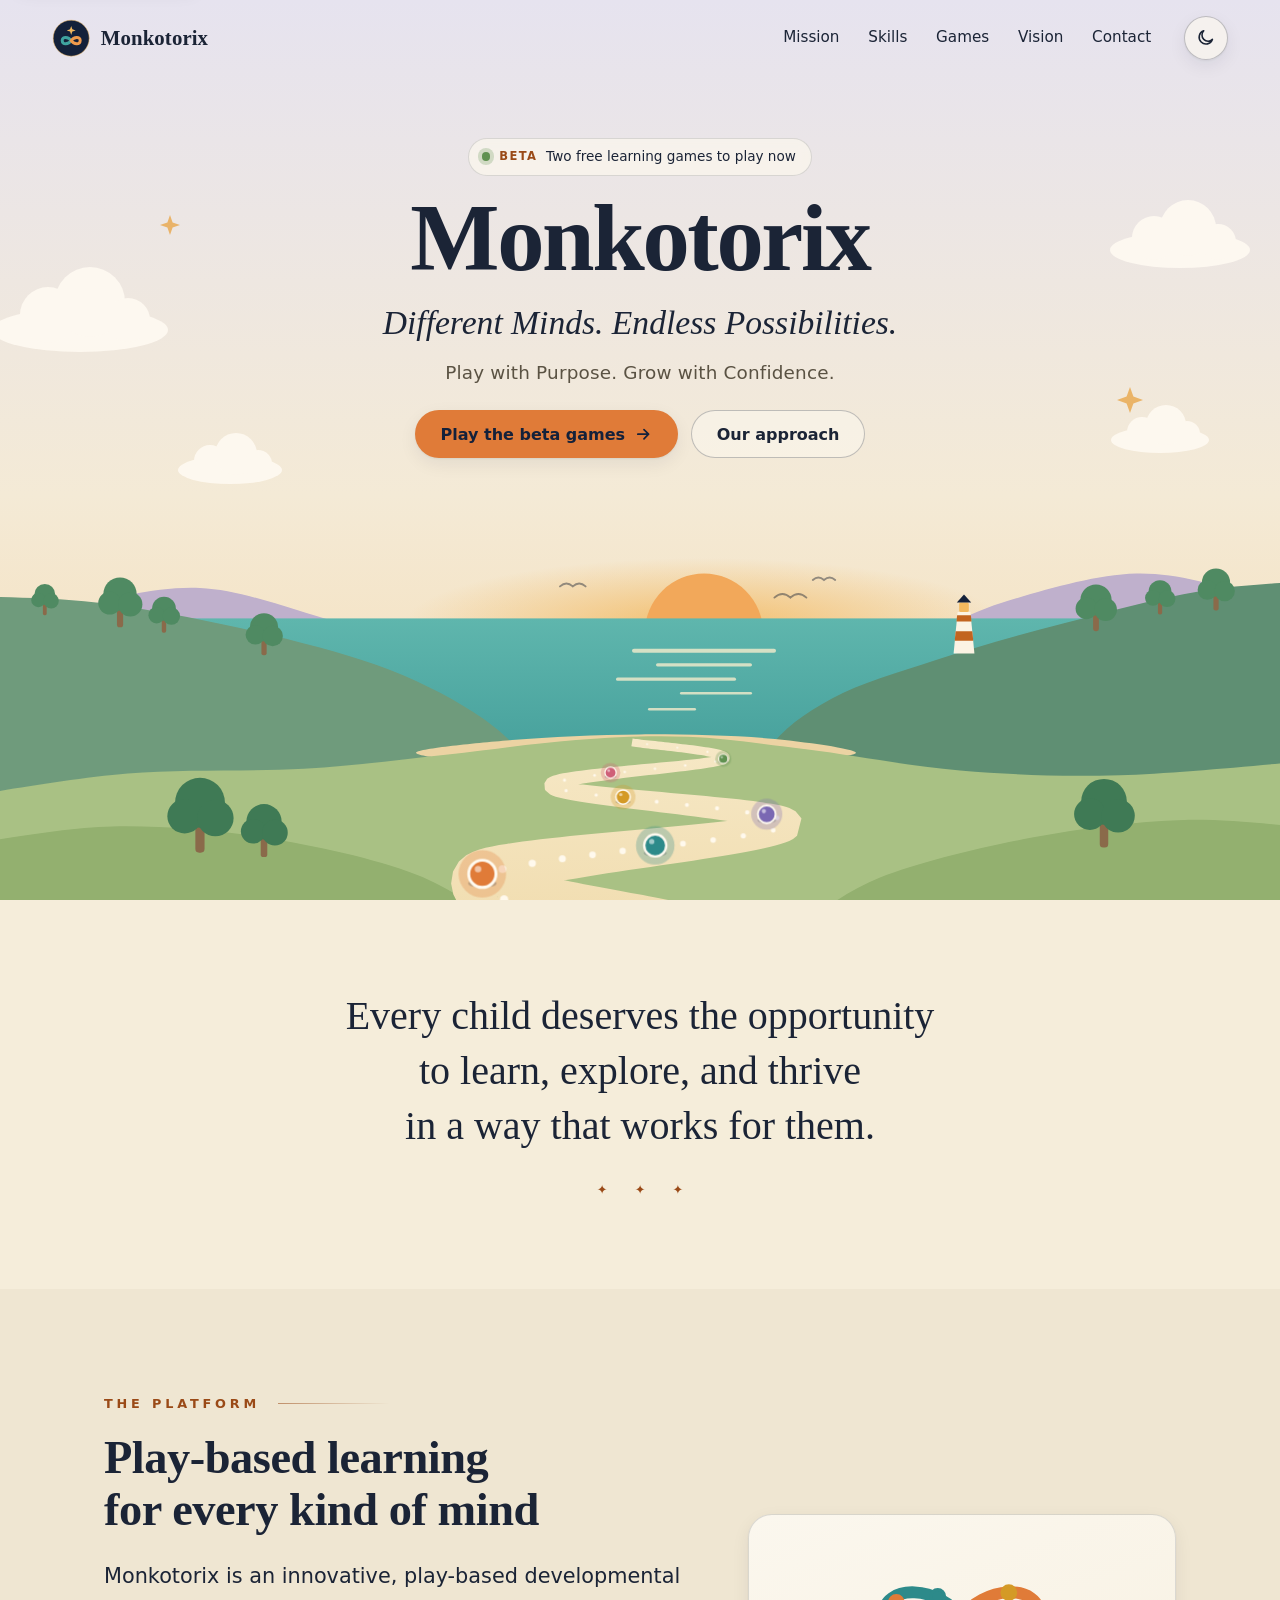
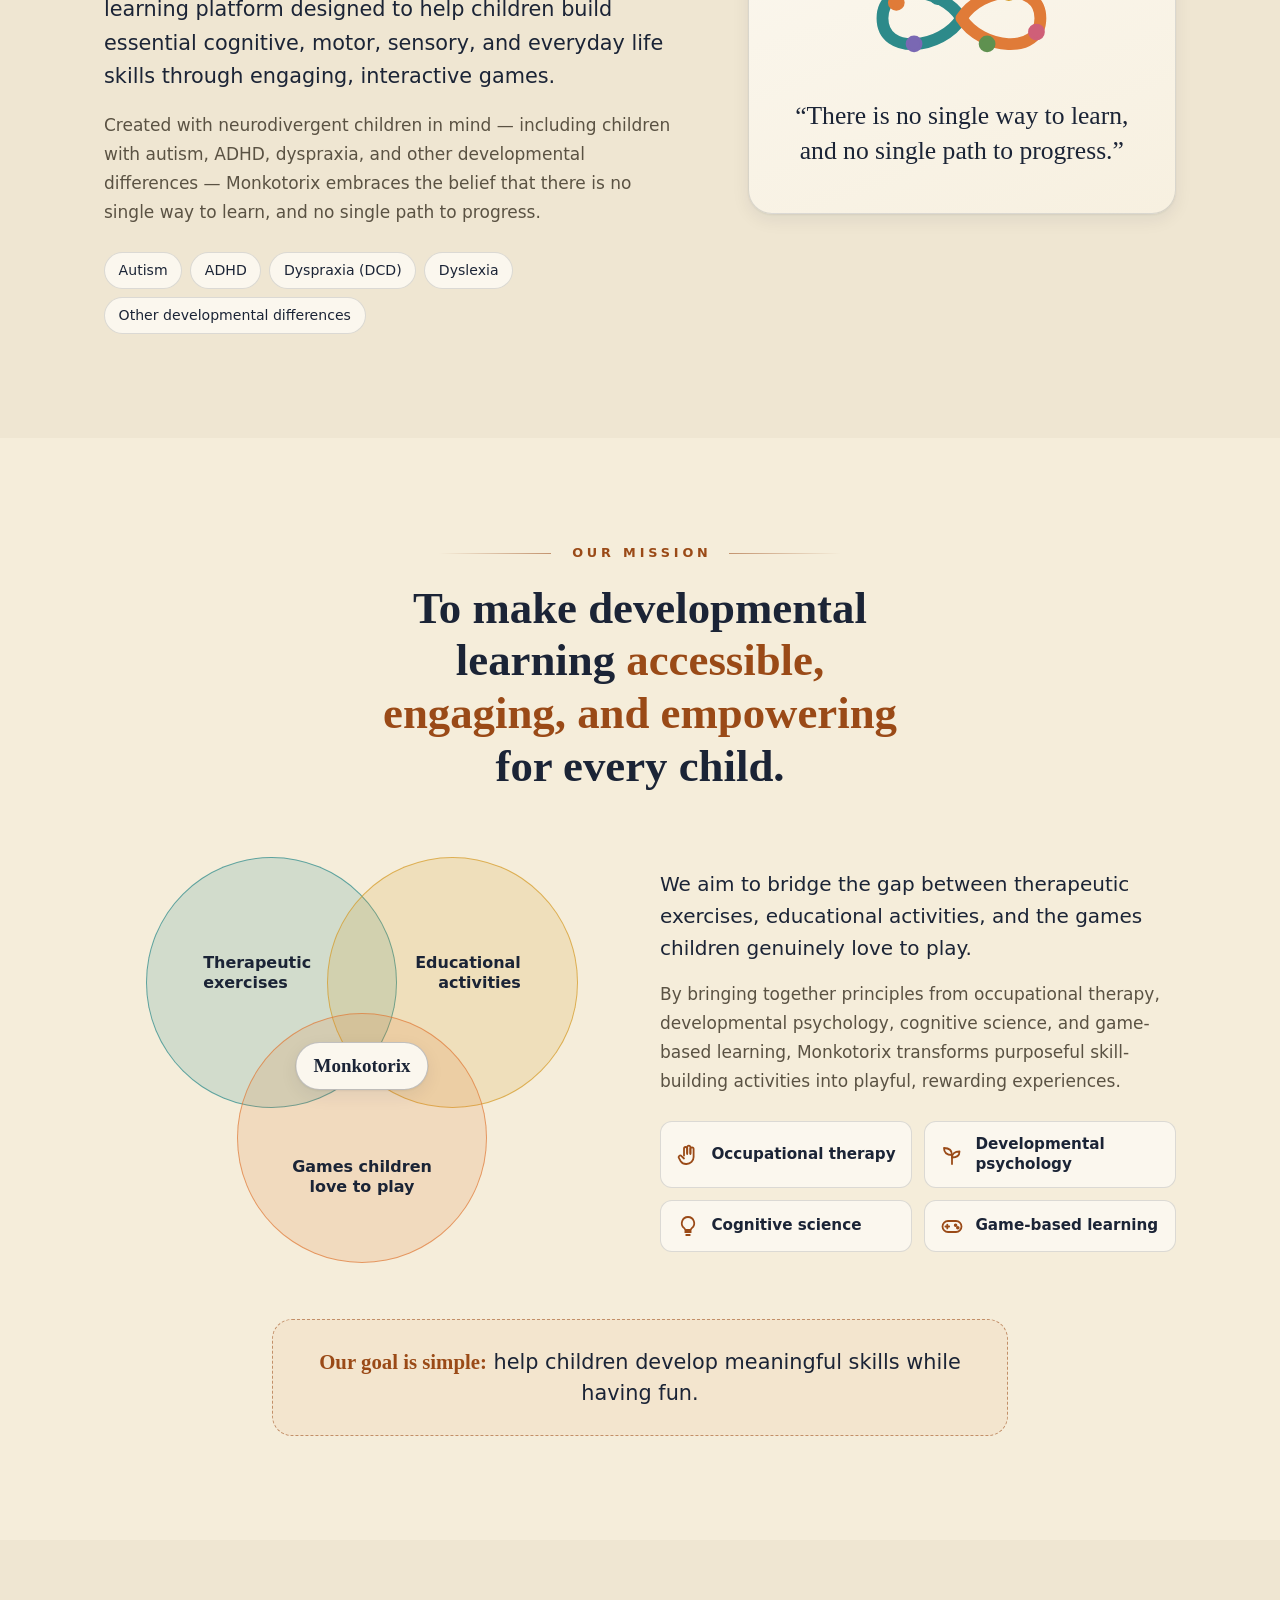
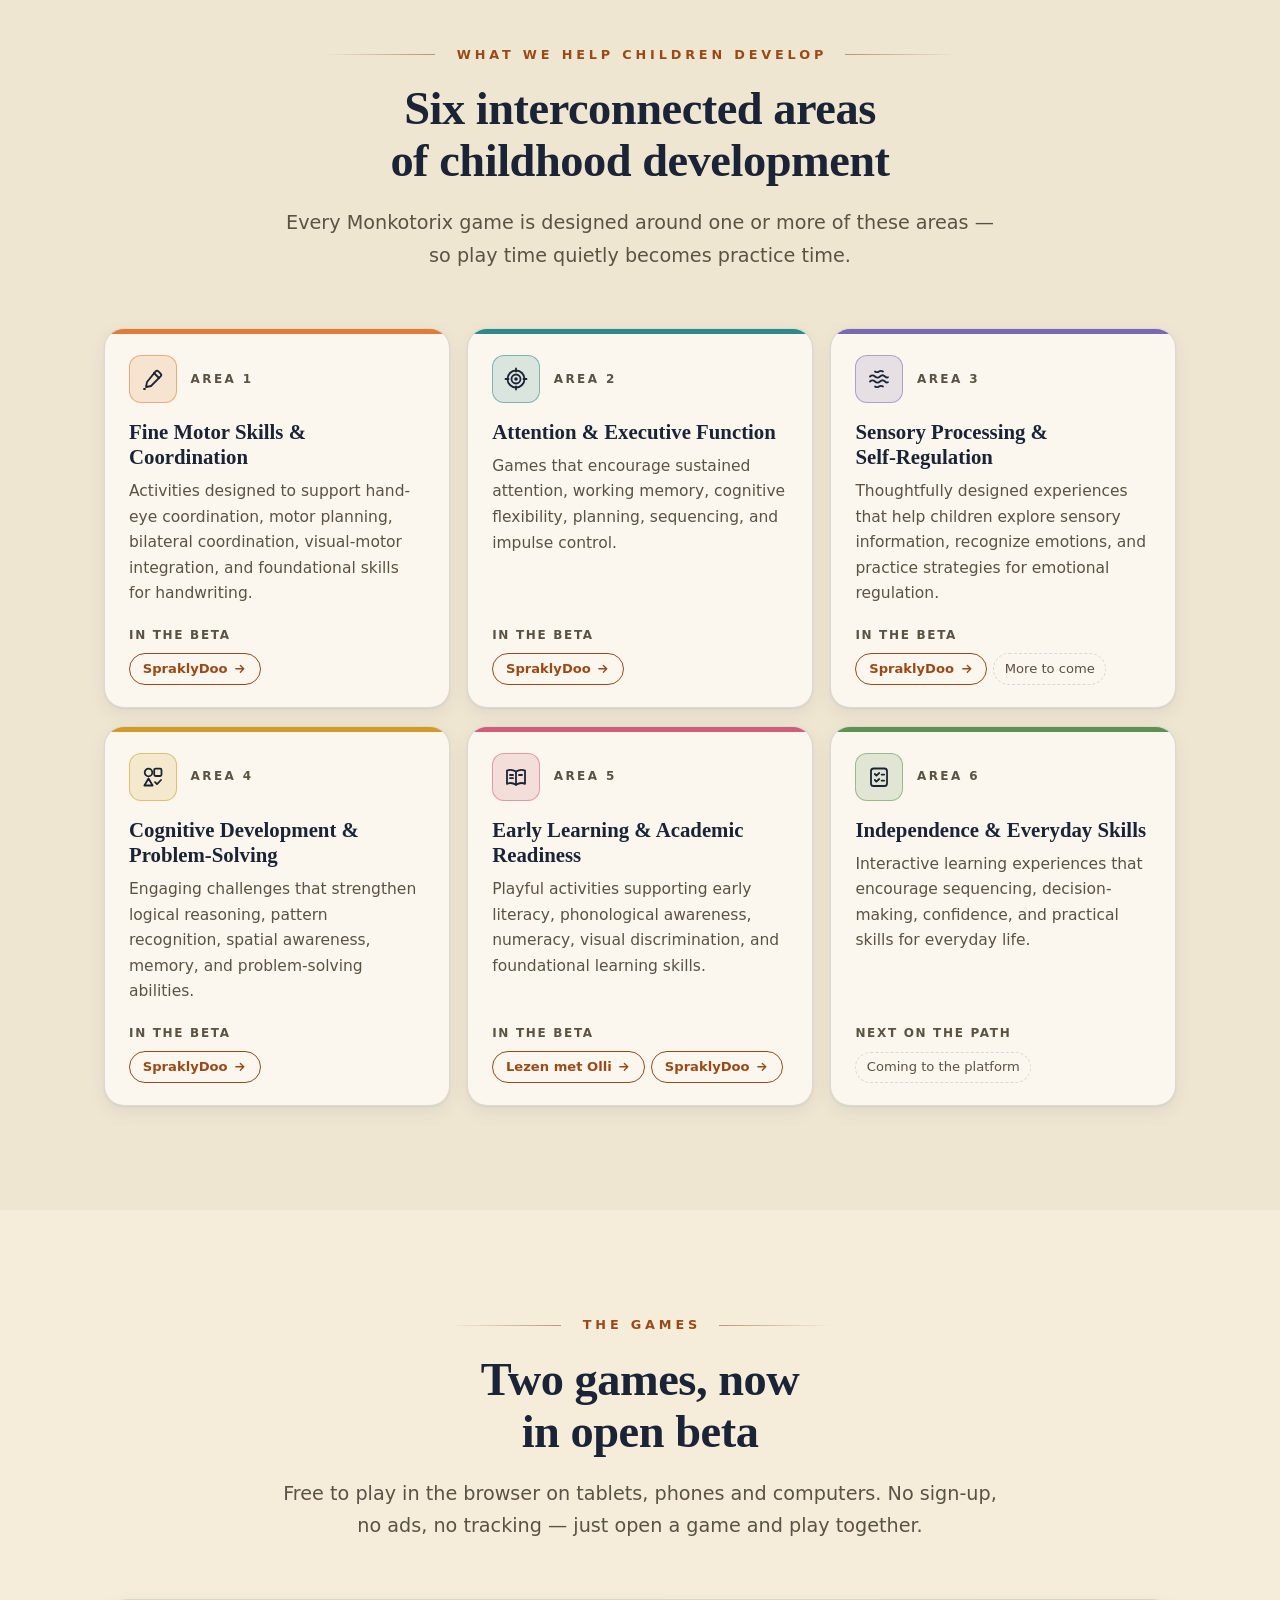
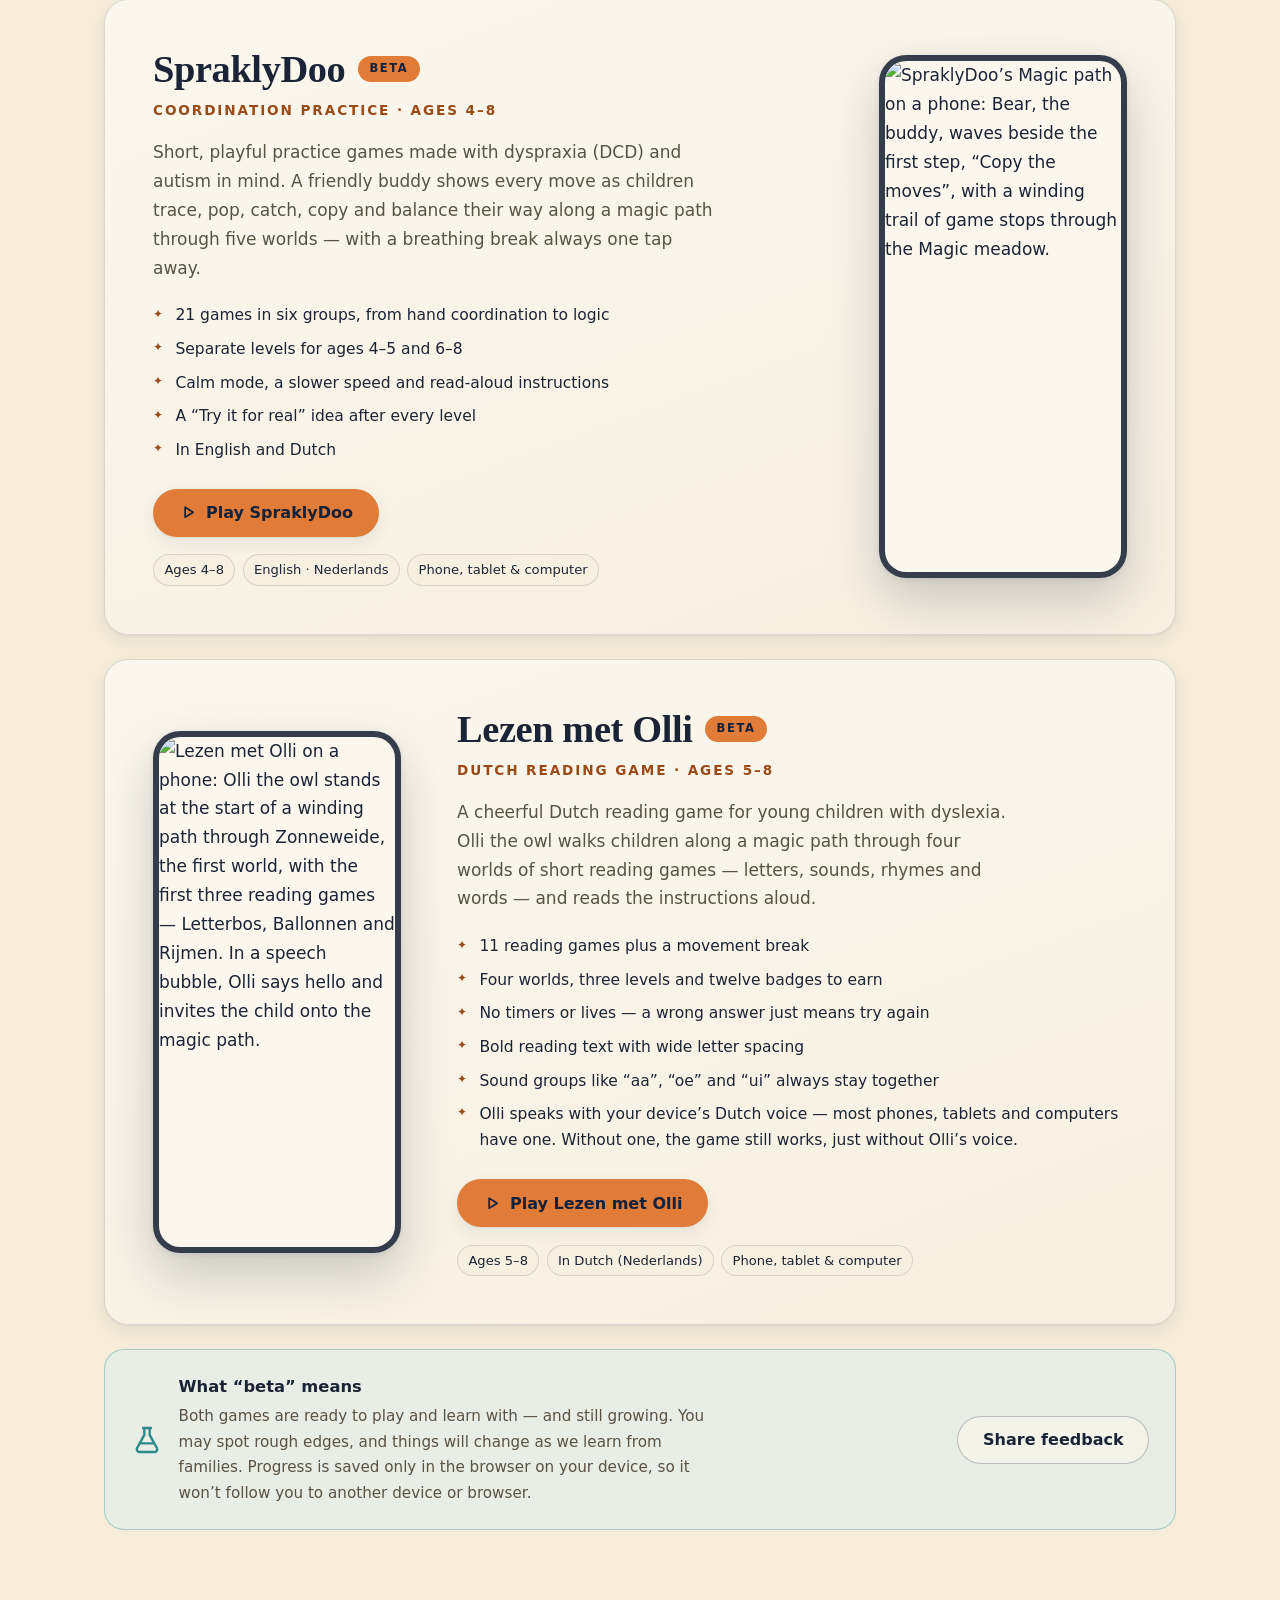
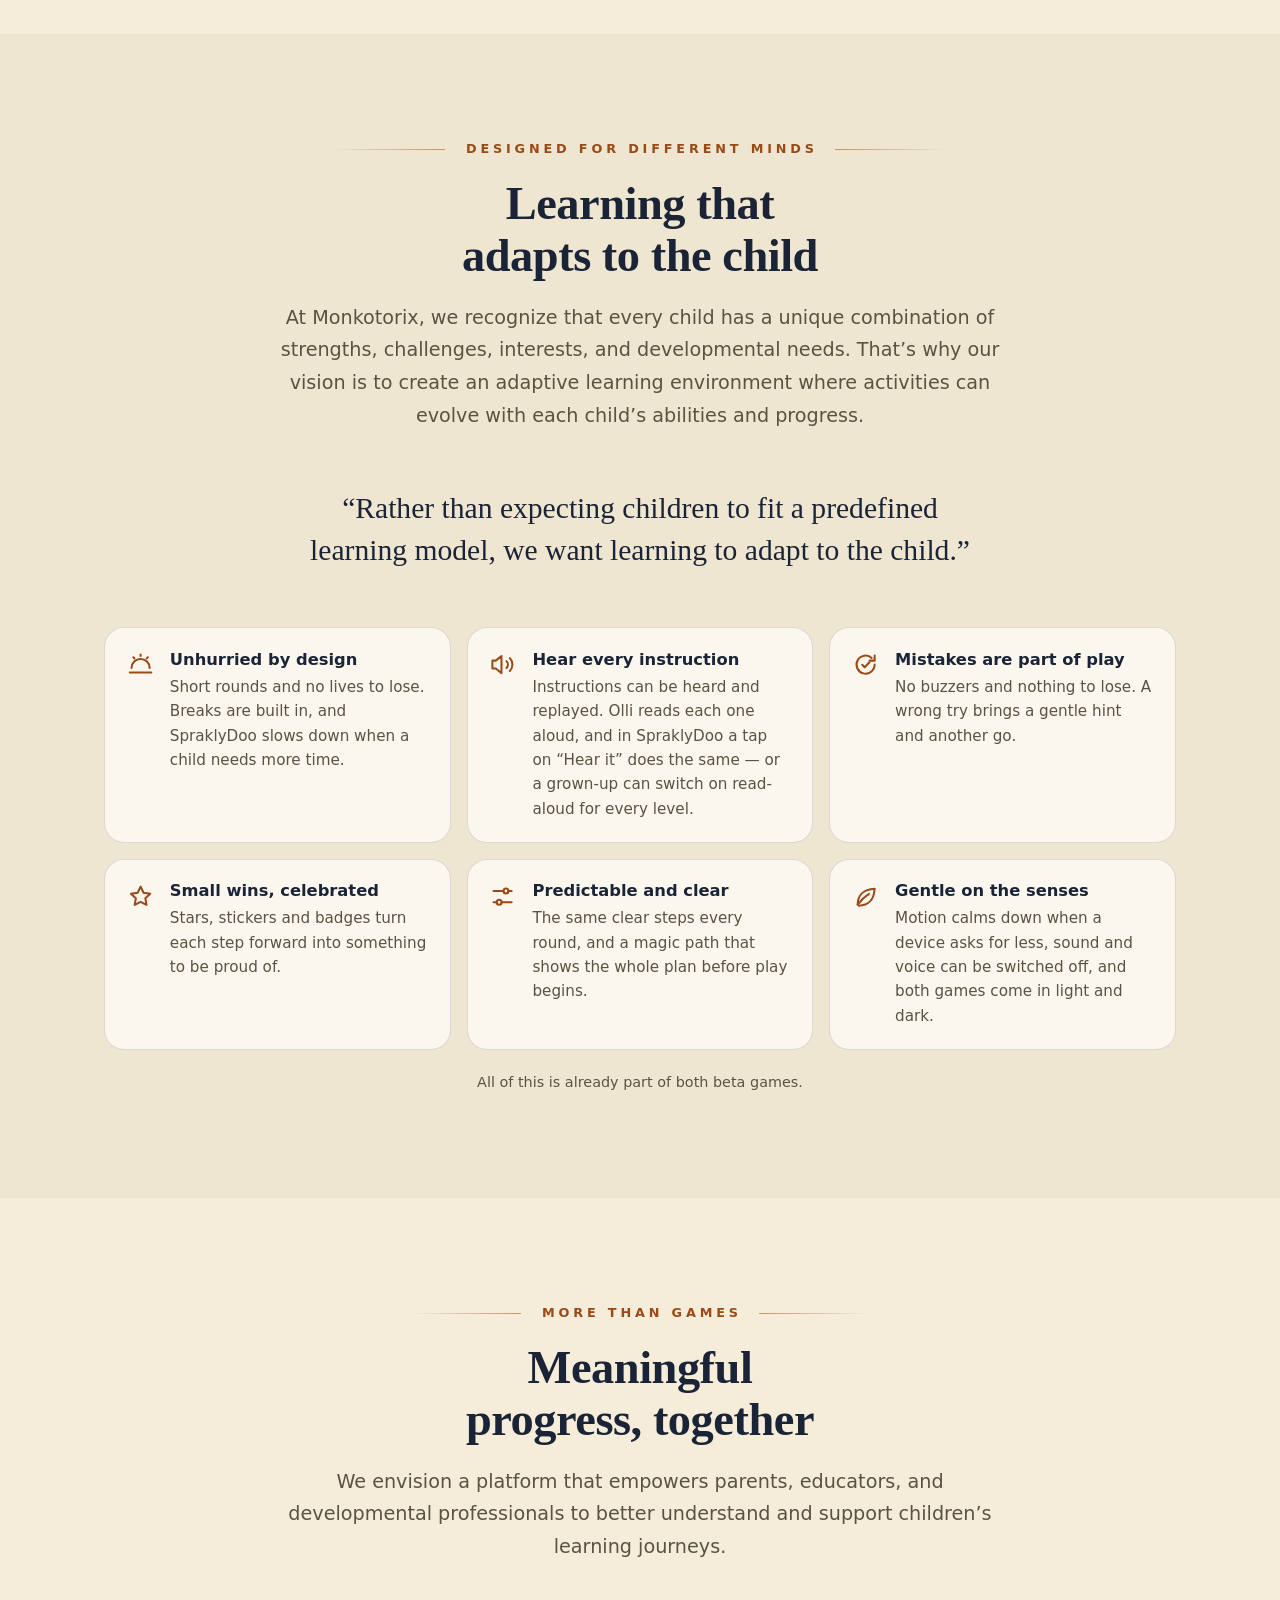
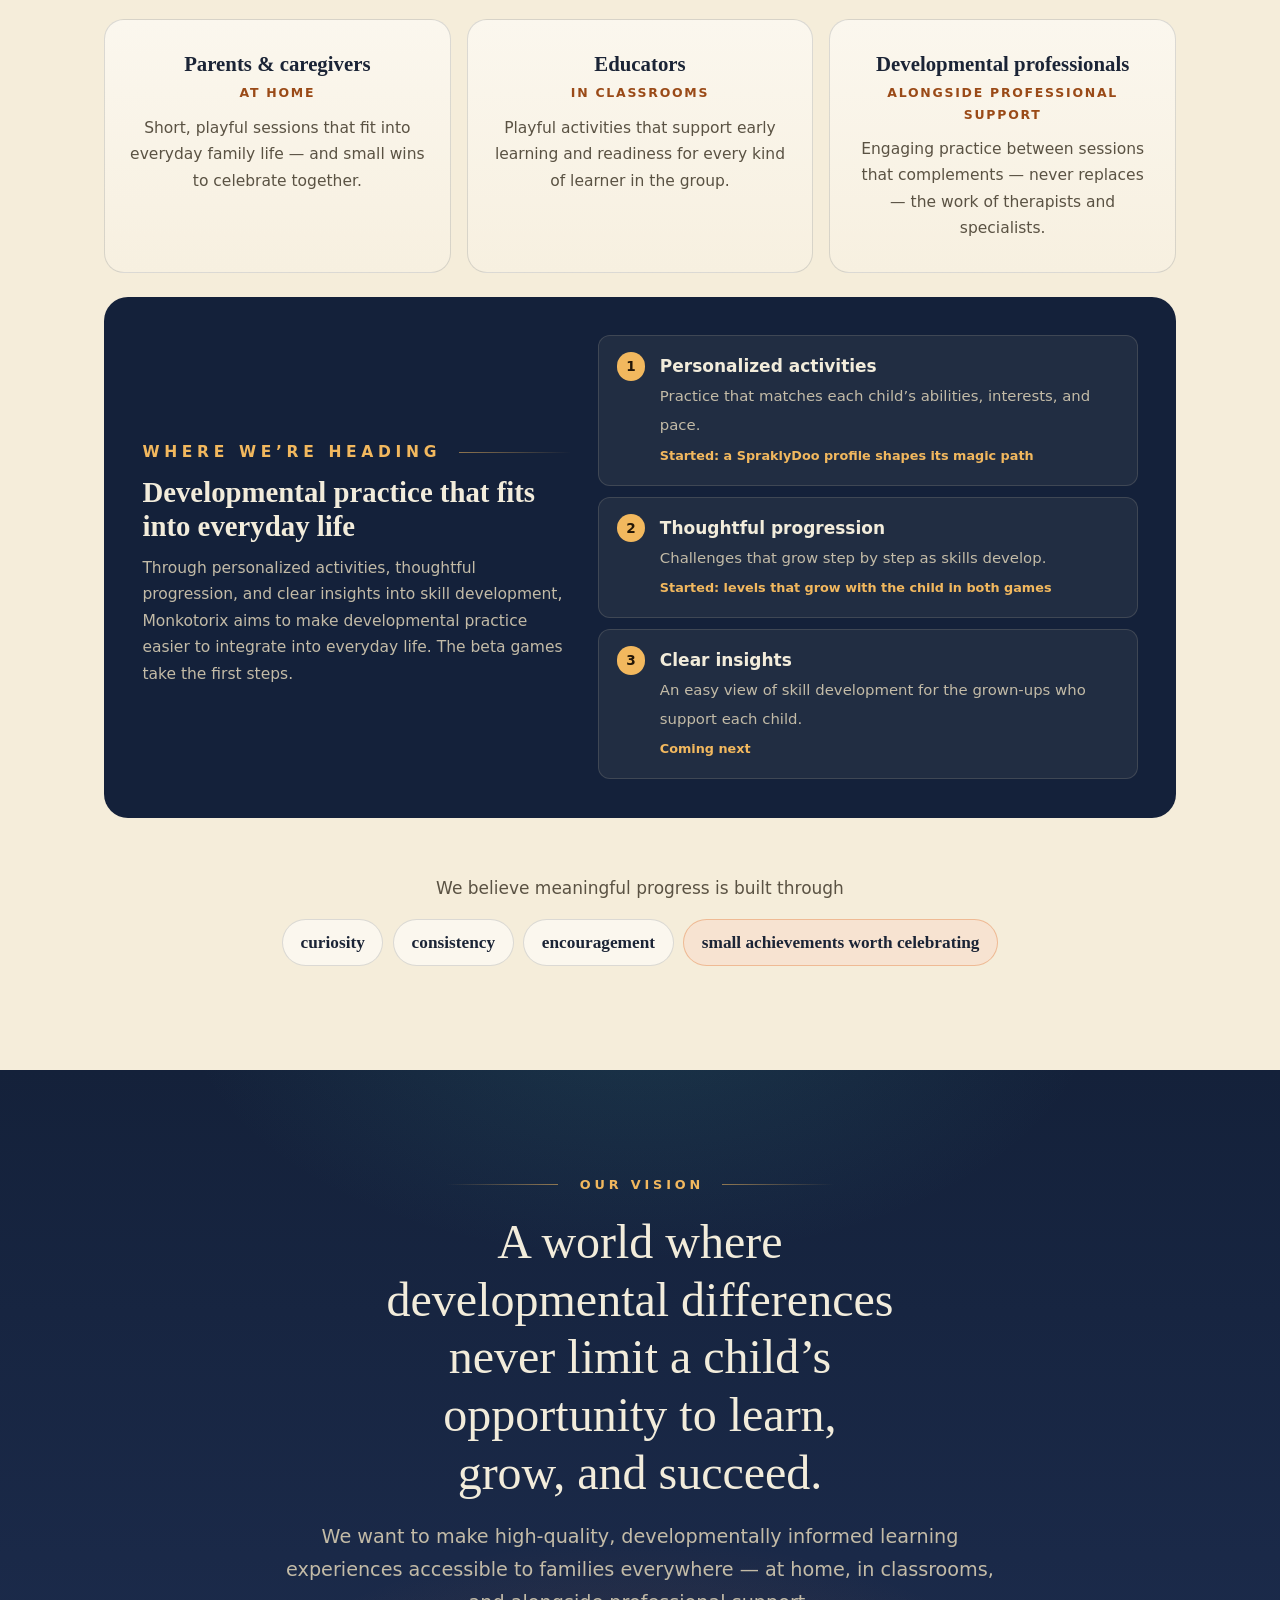
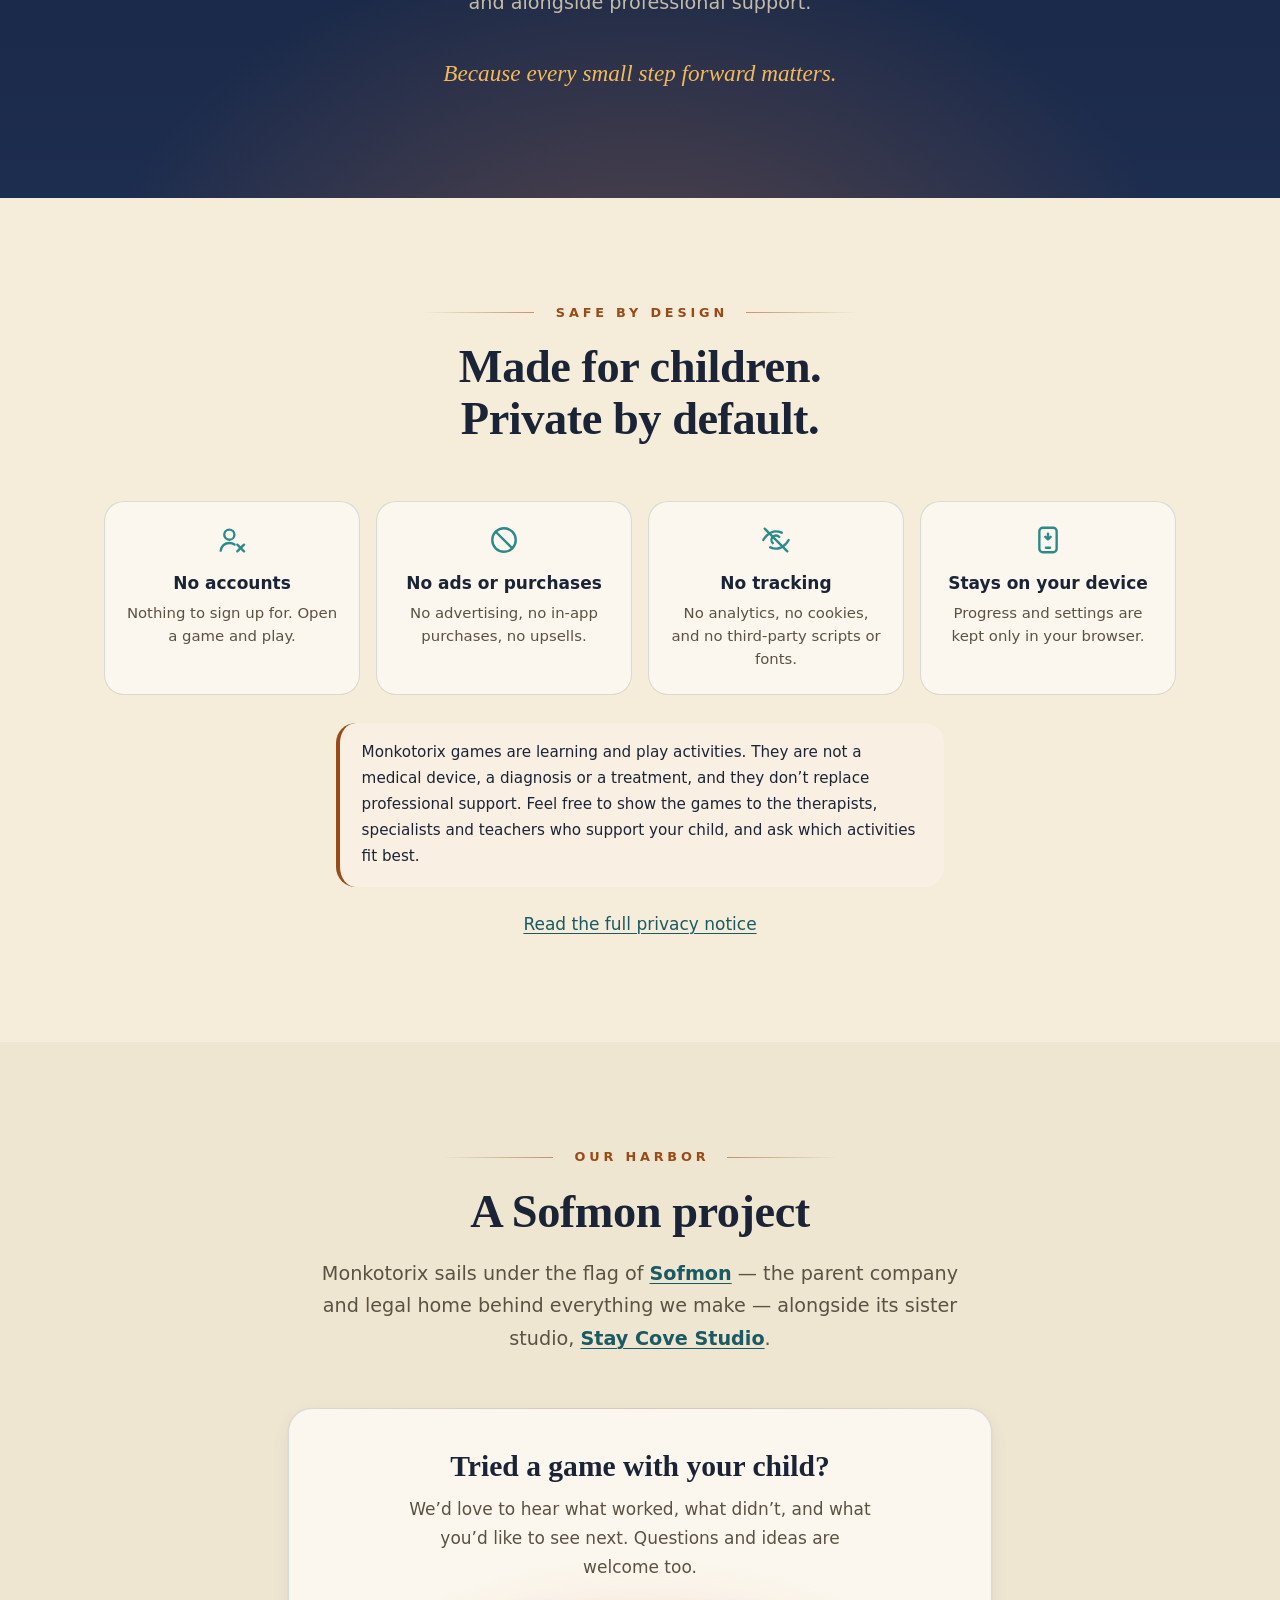
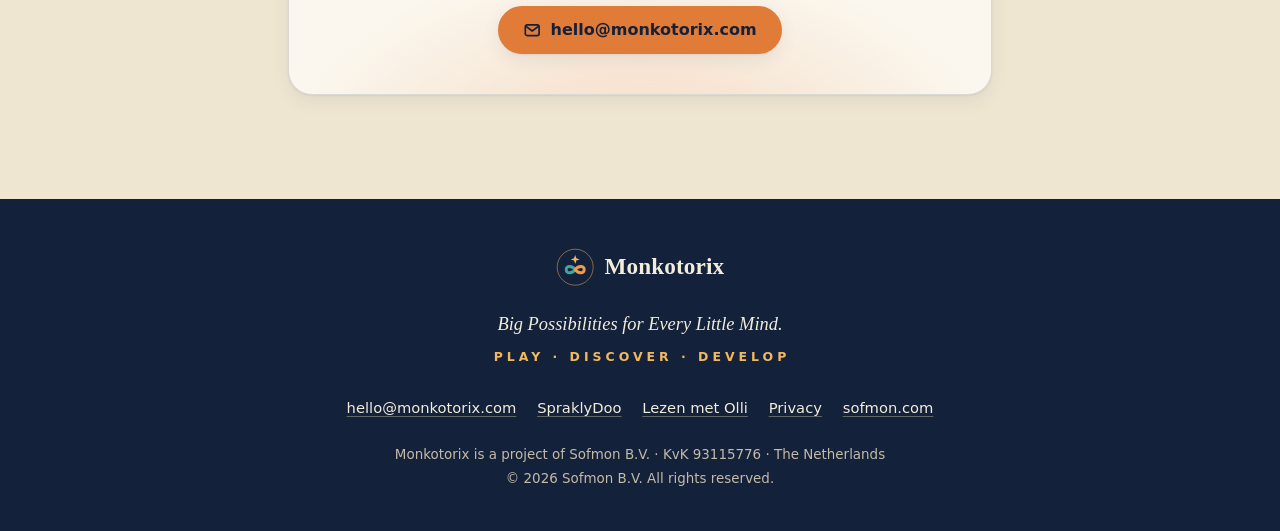
==== commit 7f0b9453: "Rename NeuroCrew game to SpraklyDoo Co-authored-by: Copilot <223556219+Copilot@users.noreply.github." ====
--- a/site/index.html
+++ b/site/index.html
@@ -709,7 +709,7 @@
             </div>
             <h3>Fine Motor Skills &amp; Coordination</h3>
             <p>Activities designed to support hand-eye coordination, motor planning, bilateral coordination, visual-motor integration, and foundational skills for handwriting.</p>
-            <div class="area-games"><span class="lbl">In the beta</span><a class="tag" href="#game-neurocrew">NeuroCrew<svg class="icon" aria-hidden="true"><use href="#i-arrow"/></svg></a></div>
+            <div class="area-games"><span class="lbl">In the beta</span><a class="tag" href="#game-spraklydoo">SpraklyDoo<svg class="icon" aria-hidden="true"><use href="#i-arrow"/></svg></a></div>
           </li>
           <li class="area a2">
             <div class="area-top">
@@ -718,7 +718,7 @@
             </div>
             <h3>Attention &amp; Executive Function</h3>
             <p>Games that encourage sustained attention, working memory, cognitive flexibility, planning, sequencing, and impulse control.</p>
-            <div class="area-games"><span class="lbl">In the beta</span><a class="tag" href="#game-neurocrew">NeuroCrew<svg class="icon" aria-hidden="true"><use href="#i-arrow"/></svg></a></div>
+            <div class="area-games"><span class="lbl">In the beta</span><a class="tag" href="#game-spraklydoo">SpraklyDoo<svg class="icon" aria-hidden="true"><use href="#i-arrow"/></svg></a></div>
           </li>
           <li class="area a3">
             <div class="area-top">
@@ -727,7 +727,7 @@
             </div>
             <h3>Sensory Processing &amp; Self&#8209;Regulation</h3>
             <p>Thoughtfully designed experiences that help children explore sensory information, recognize emotions, and practice strategies for emotional regulation.</p>
-            <div class="area-games"><span class="lbl">In the beta</span><a class="tag" href="#game-neurocrew">NeuroCrew<svg class="icon" aria-hidden="true"><use href="#i-arrow"/></svg></a><span class="tag soon">More to come</span></div>
+            <div class="area-games"><span class="lbl">In the beta</span><a class="tag" href="#game-spraklydoo">SpraklyDoo<svg class="icon" aria-hidden="true"><use href="#i-arrow"/></svg></a><span class="tag soon">More to come</span></div>
           </li>
           <li class="area a4">
             <div class="area-top">
@@ -736,7 +736,7 @@
             </div>
             <h3>Cognitive Development &amp; Problem-Solving</h3>
             <p>Engaging challenges that strengthen logical reasoning, pattern recognition, spatial awareness, memory, and problem-solving abilities.</p>
-            <div class="area-games"><span class="lbl">In the beta</span><a class="tag" href="#game-neurocrew">NeuroCrew<svg class="icon" aria-hidden="true"><use href="#i-arrow"/></svg></a></div>
+            <div class="area-games"><span class="lbl">In the beta</span><a class="tag" href="#game-spraklydoo">SpraklyDoo<svg class="icon" aria-hidden="true"><use href="#i-arrow"/></svg></a></div>
           </li>
           <li class="area a5">
             <div class="area-top">
@@ -745,7 +745,7 @@
             </div>
             <h3>Early Learning &amp; Academic Readiness</h3>
             <p>Playful activities supporting early literacy, phonological awareness, numeracy, visual discrimination, and foundational learning skills.</p>
-            <div class="area-games"><span class="lbl">In the beta</span><a class="tag" href="#game-olli"><span lang="nl">Lezen met Olli</span><svg class="icon" aria-hidden="true"><use href="#i-arrow"/></svg></a><a class="tag" href="#game-neurocrew">NeuroCrew<svg class="icon" aria-hidden="true"><use href="#i-arrow"/></svg></a></div>
+            <div class="area-games"><span class="lbl">In the beta</span><a class="tag" href="#game-olli"><span lang="nl">Lezen met Olli</span><svg class="icon" aria-hidden="true"><use href="#i-arrow"/></svg></a><a class="tag" href="#game-spraklydoo">SpraklyDoo<svg class="icon" aria-hidden="true"><use href="#i-arrow"/></svg></a></div>
           </li>
           <li class="area a6">
             <div class="area-top">
@@ -767,9 +767,9 @@
           <h2 id="games-h" class="title">Two games, now in open&nbsp;beta</h2>
           <p class="lead">Free to play in the browser on tablets, phones and computers. No sign-up, no ads, no tracking — just open a game and play together.</p>
         </div>
-        <article class="game-panel" id="game-neurocrew" aria-labelledby="neurocrew-h">
+        <article class="game-panel" id="game-spraklydoo" aria-labelledby="spraklydoo-h">
           <div>
-            <div class="game-head"><h3 id="neurocrew-h">NeuroCrew</h3><span class="badge-beta">Beta</span></div>
+            <div class="game-head"><h3 id="spraklydoo-h">SpraklyDoo</h3><span class="badge-beta">Beta</span></div>
             <p class="sub">Coordination practice · <span class="nowrap">Ages 4–8</span></p>
             <p class="desc">Short, playful practice games made with dyspraxia (DCD) and autism in mind. A friendly buddy shows every move as children trace, pop, catch, copy and balance their way along a magic path through five worlds — with a breathing break always one tap away.</p>
             <ul class="game-points">
@@ -780,7 +780,7 @@
               <li>In English and Dutch</li>
             </ul>
             <div class="game-actions">
-              <a class="btn primary" href="/games/neurocrew/"><svg class="icon" aria-hidden="true"><use href="#i-play"/></svg>Play NeuroCrew</a>
+              <a class="btn primary" href="/games/spraklydoo/"><svg class="icon" aria-hidden="true"><use href="#i-play"/></svg>Play SpraklyDoo</a>
             </div>
             <div class="game-meta">
               <span class="tag">Ages 4–8</span>
@@ -789,7 +789,7 @@
             </div>
           </div>
           <div class="game-shot">
-            <img src="/assets/neurocrew.webp" width="640" height="1385" loading="lazy" decoding="async" alt="NeuroCrew’s Magic path on a phone: Bear, the buddy, waves beside the first step, “Copy the moves”, with a winding trail of game stops through the Magic meadow.">
+            <img src="/assets/spraklydoo.webp" width="640" height="1385" loading="lazy" decoding="async" alt="SpraklyDoo’s Magic path on a phone: Bear, the buddy, waves beside the first step, “Copy the moves”, with a winding trail of game stops through the Magic meadow.">
           </div>
         </article>
 
@@ -842,11 +842,11 @@
         <ul class="principles">
           <li class="principle">
             <svg class="icon" aria-hidden="true"><use href="#i-calm"/></svg>
-            <div><h3>Unhurried by design</h3><p>Short rounds and no lives to lose. Breaks are built in, and NeuroCrew slows down when a child needs more time.</p></div>
+            <div><h3>Unhurried by design</h3><p>Short rounds and no lives to lose. Breaks are built in, and SpraklyDoo slows down when a child needs more time.</p></div>
           </li>
           <li class="principle">
             <svg class="icon" aria-hidden="true"><use href="#i-ear"/></svg>
-            <div><h3>Hear every instruction</h3><p>Instructions can be heard and replayed. Olli reads each one aloud, and in NeuroCrew a tap on “Hear it” does the same — or a grown-up can switch on read-aloud for every level.</p></div>
+            <div><h3>Hear every instruction</h3><p>Instructions can be heard and replayed. Olli reads each one aloud, and in SpraklyDoo a tap on “Hear it” does the same — or a grown-up can switch on read-aloud for every level.</p></div>
           </li>
           <li class="principle">
             <svg class="icon" aria-hidden="true"><use href="#i-retry"/></svg>
@@ -900,7 +900,7 @@
             <p>Through personalized activities, thoughtful progression, and clear insights into skill development, Monkotorix aims to make developmental practice easier to integrate into everyday life. The beta games take the first steps.</p>
           </div>
           <ol>
-            <li><div><b>Personalized activities</b><span>Practice that matches each child’s abilities, interests, and pace.</span><br><em>Started: a NeuroCrew profile shapes its magic path</em></div></li>
+            <li><div><b>Personalized activities</b><span>Practice that matches each child’s abilities, interests, and pace.</span><br><em>Started: a SpraklyDoo profile shapes its magic path</em></div></li>
             <li><div><b>Thoughtful progression</b><span>Challenges that grow step by step as skills develop.</span><br><em>Started: levels that grow with the child in both games</em></div></li>
             <li><div><b>Clear insights</b><span>An easy view of skill development for the grown-ups who support each child.</span><br><em>Coming next</em></div></li>
           </ol>
@@ -965,7 +965,7 @@
     <p class="ppd">Play · Discover · Develop</p>
     <nav class="footer-links" aria-label="Footer">
       <a href="mailto:hello@monkotorix.com">hello@monkotorix.com</a>
-      <a href="/games/neurocrew/">NeuroCrew</a>
+      <a href="/games/spraklydoo/">SpraklyDoo</a>
       <a href="/games/lezen-met-olli/" hreflang="nl" lang="nl">Lezen met Olli</a>
       <a href="/privacy/">Privacy</a>
       <a href="https://www.sofmon.com" rel="noopener">sofmon.com</a>
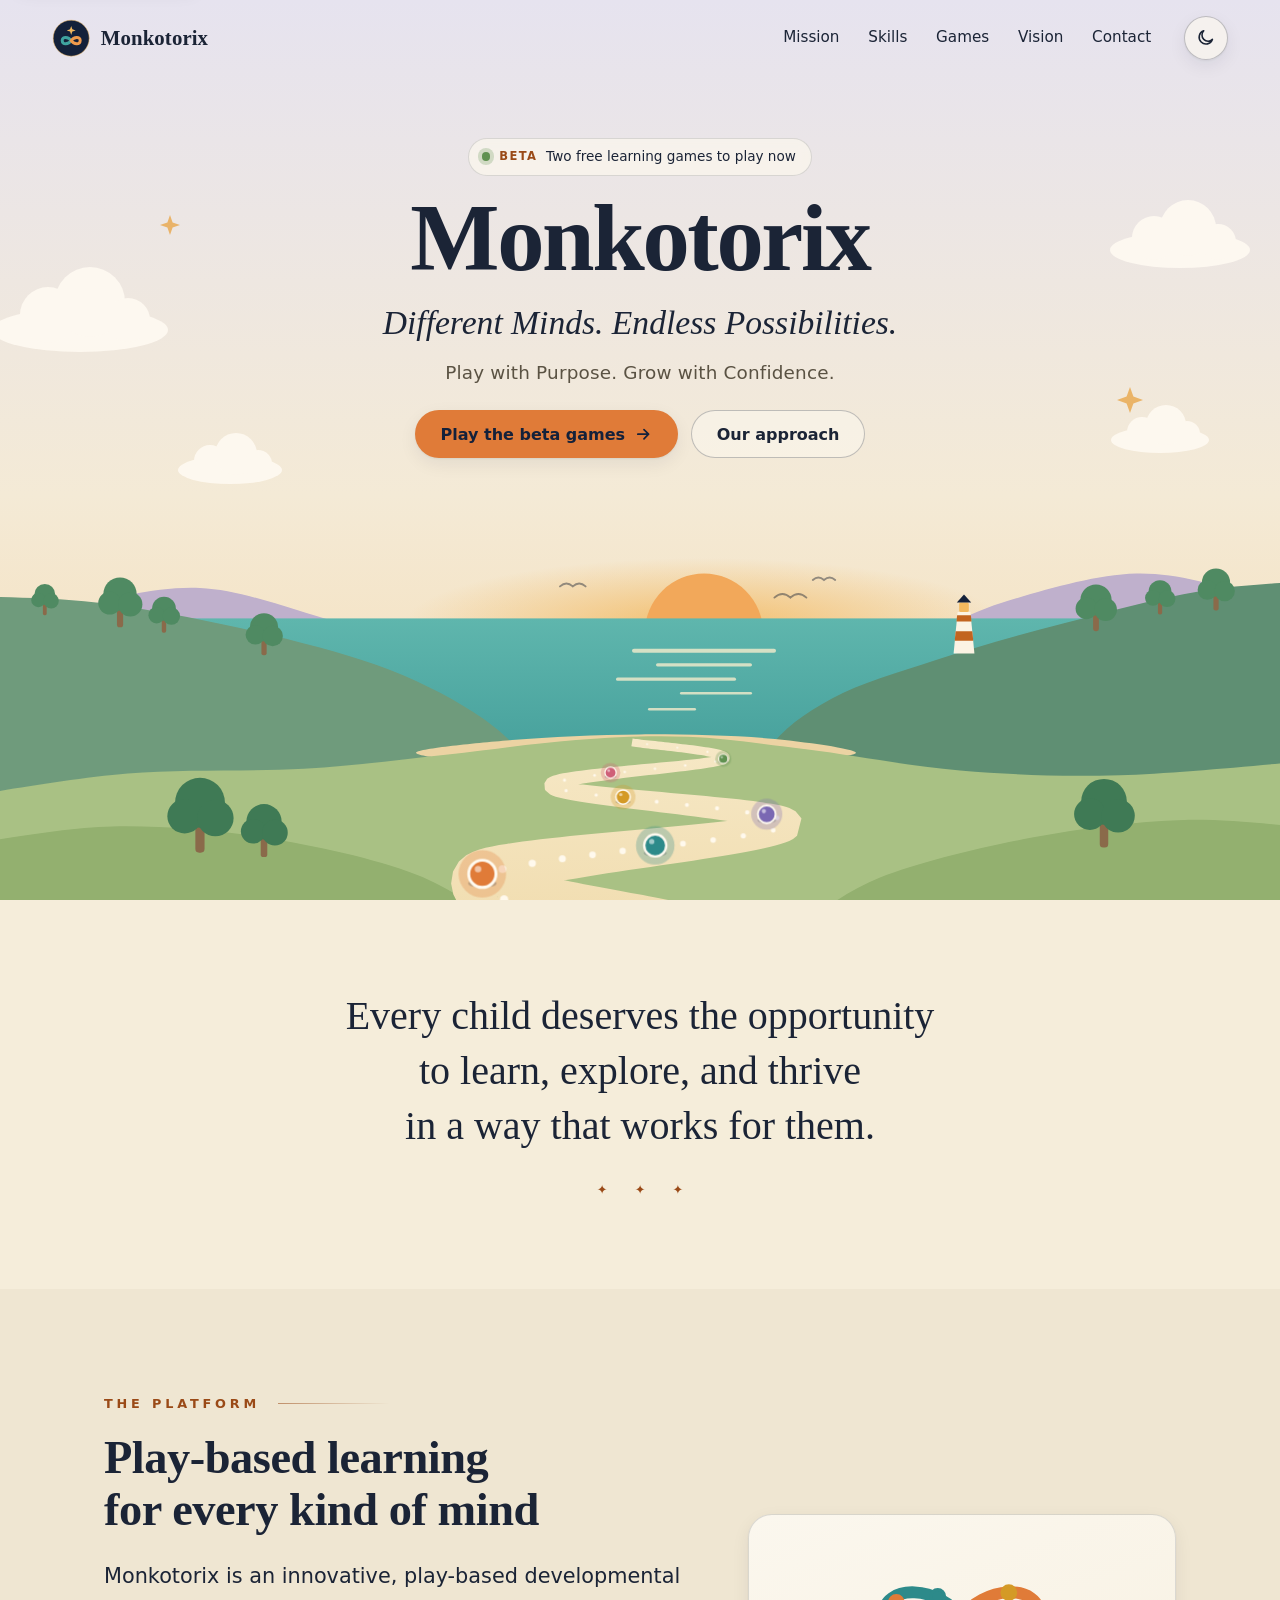
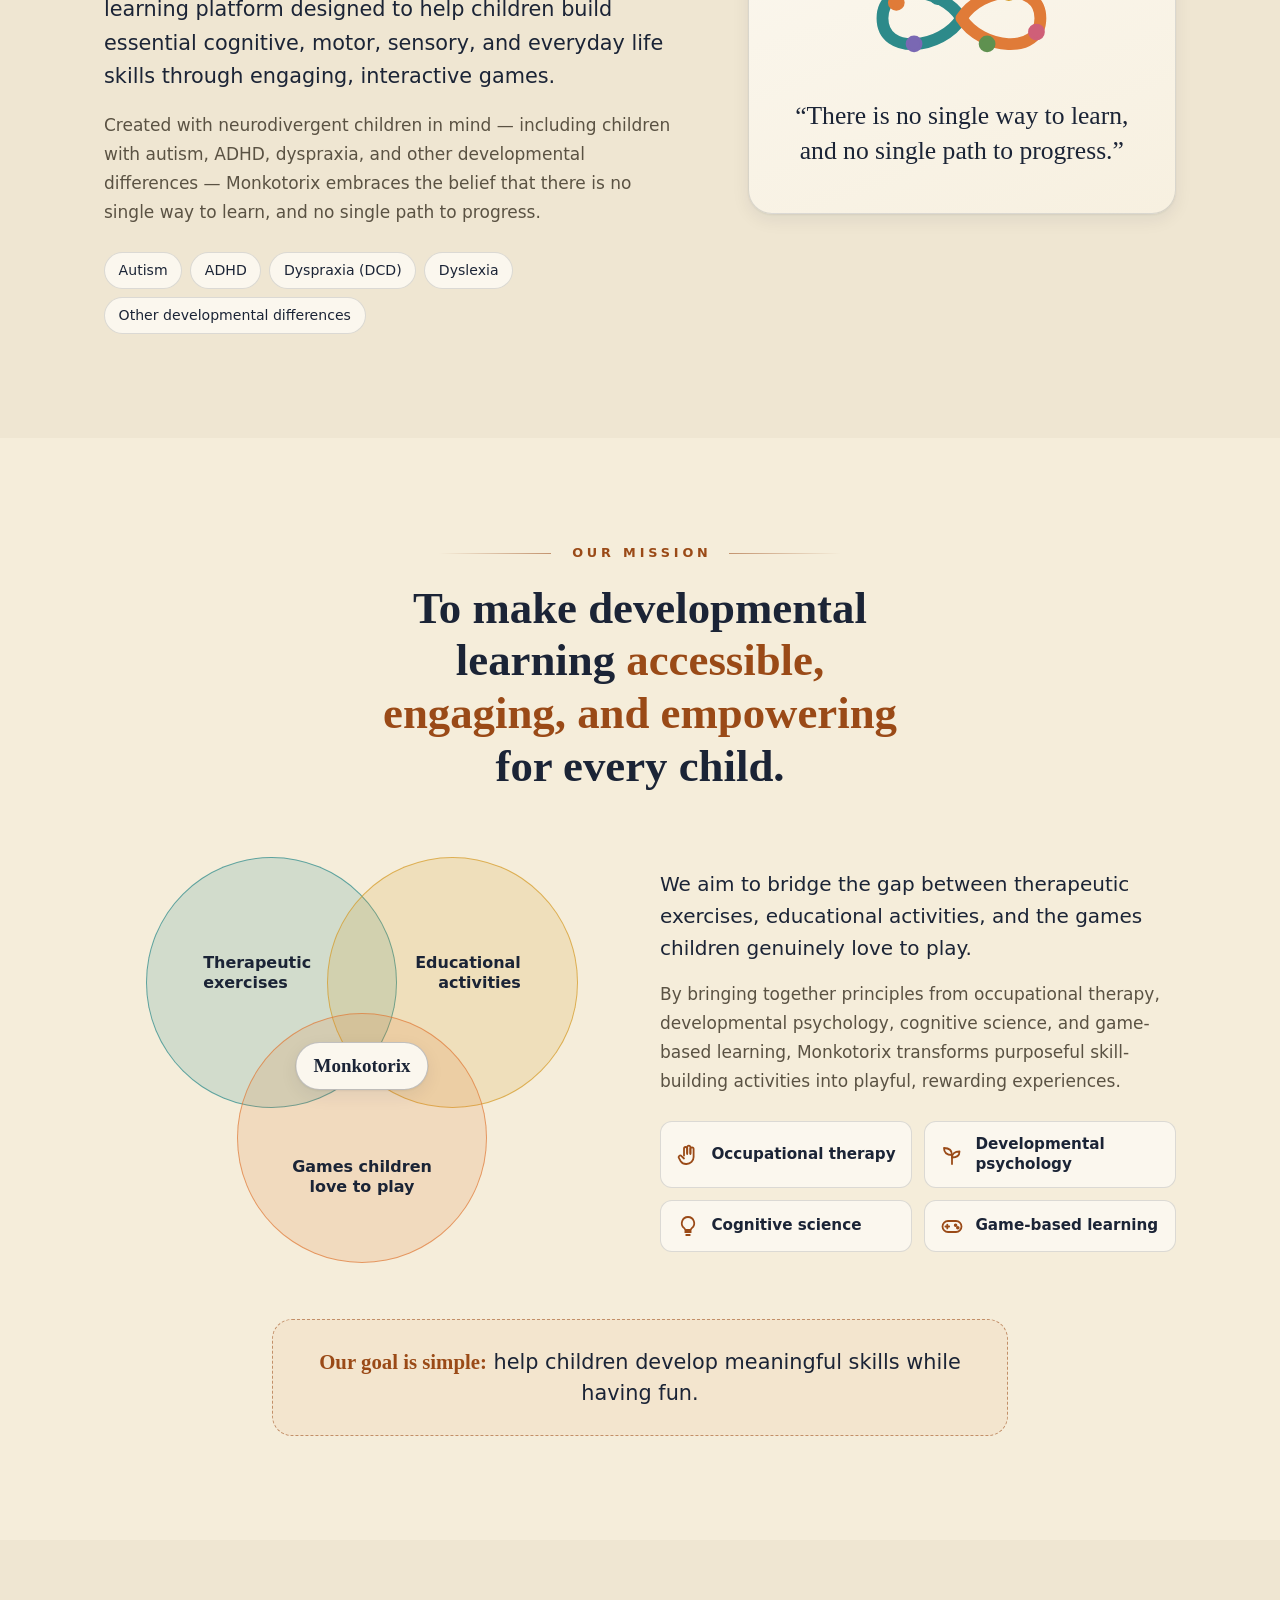
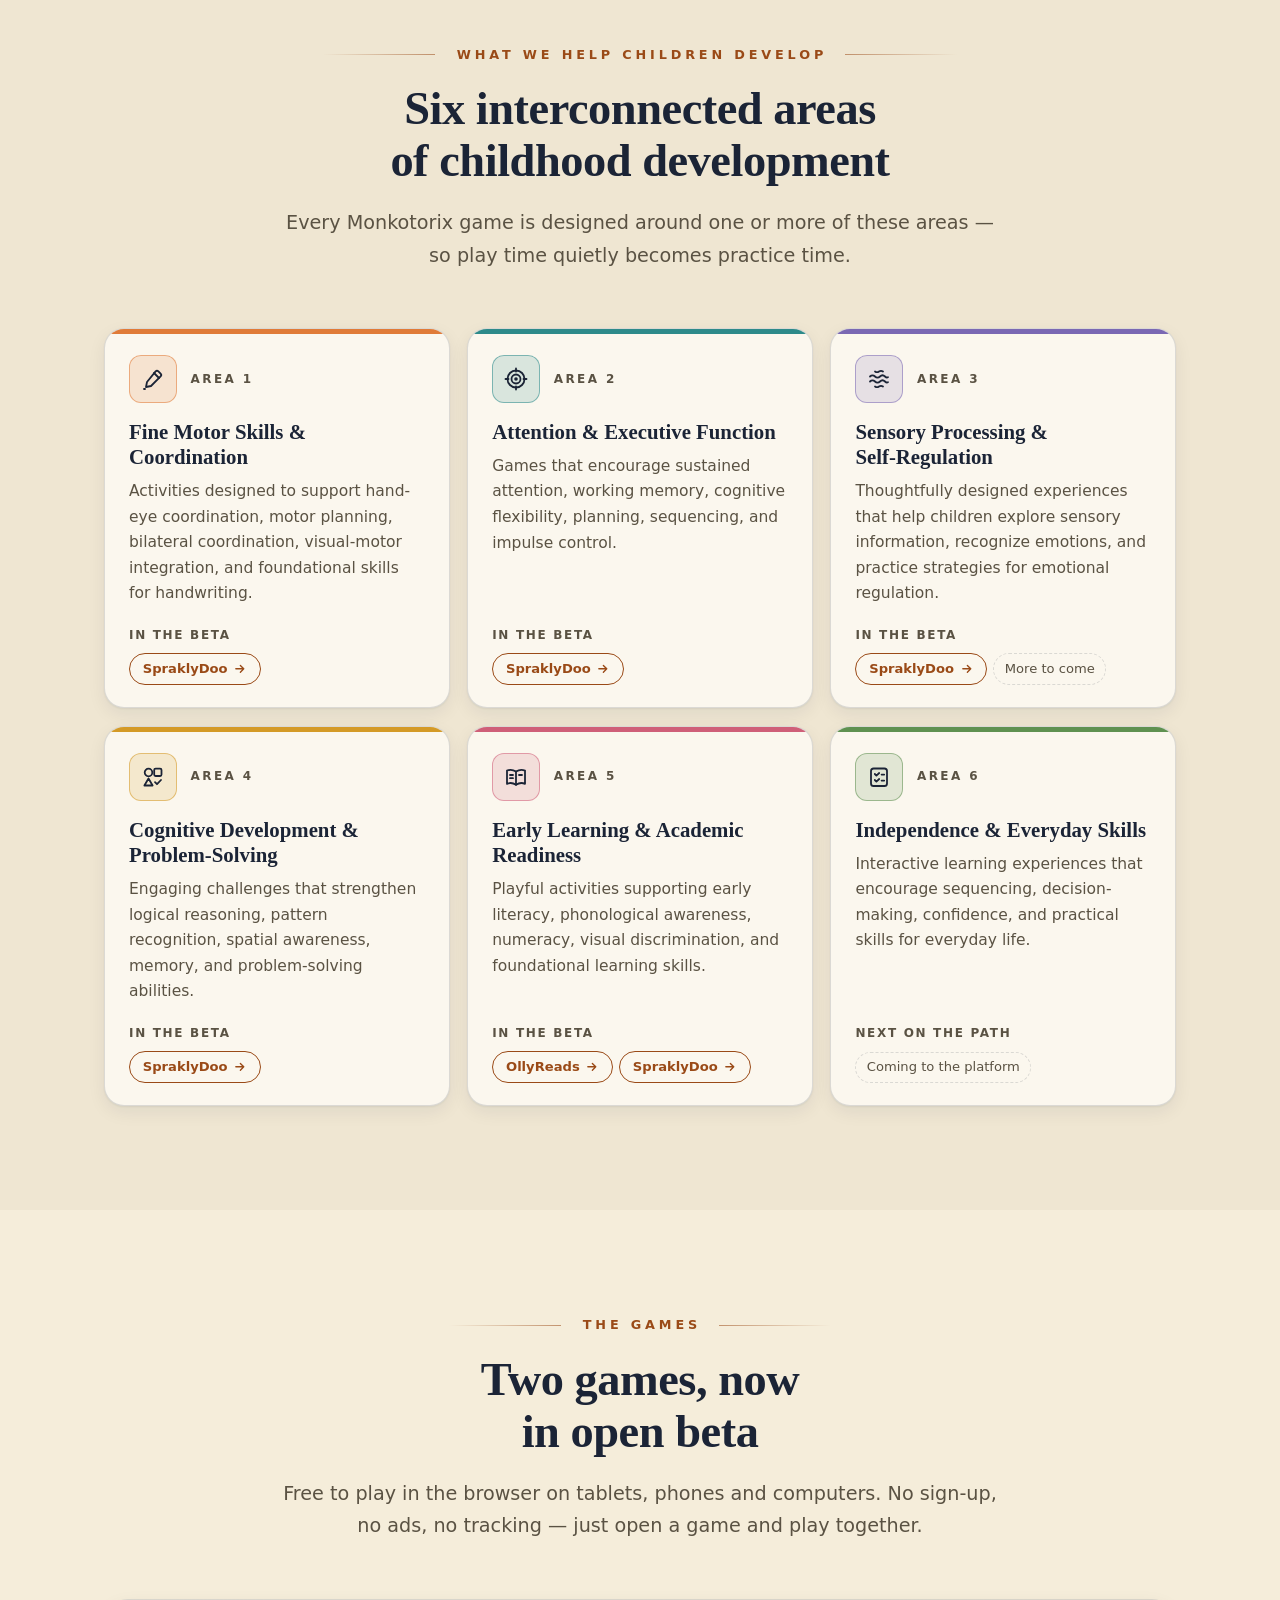
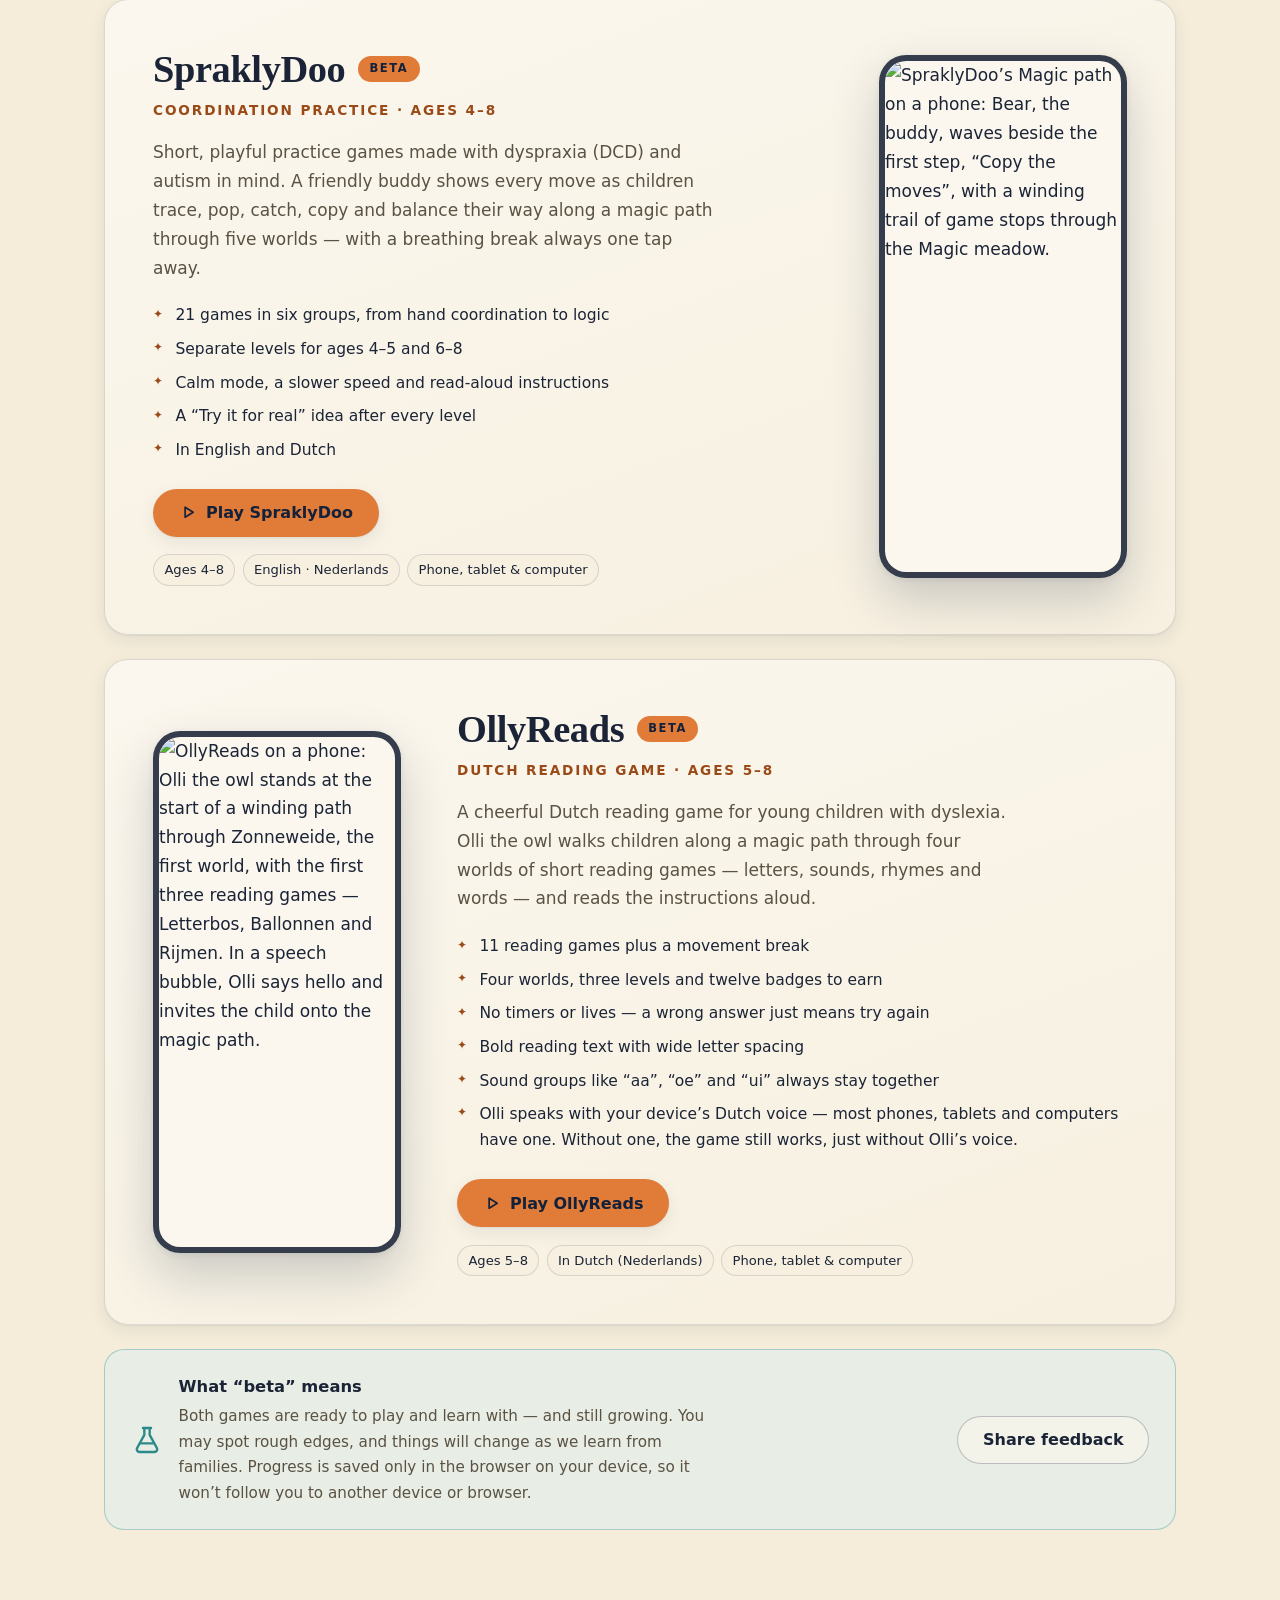
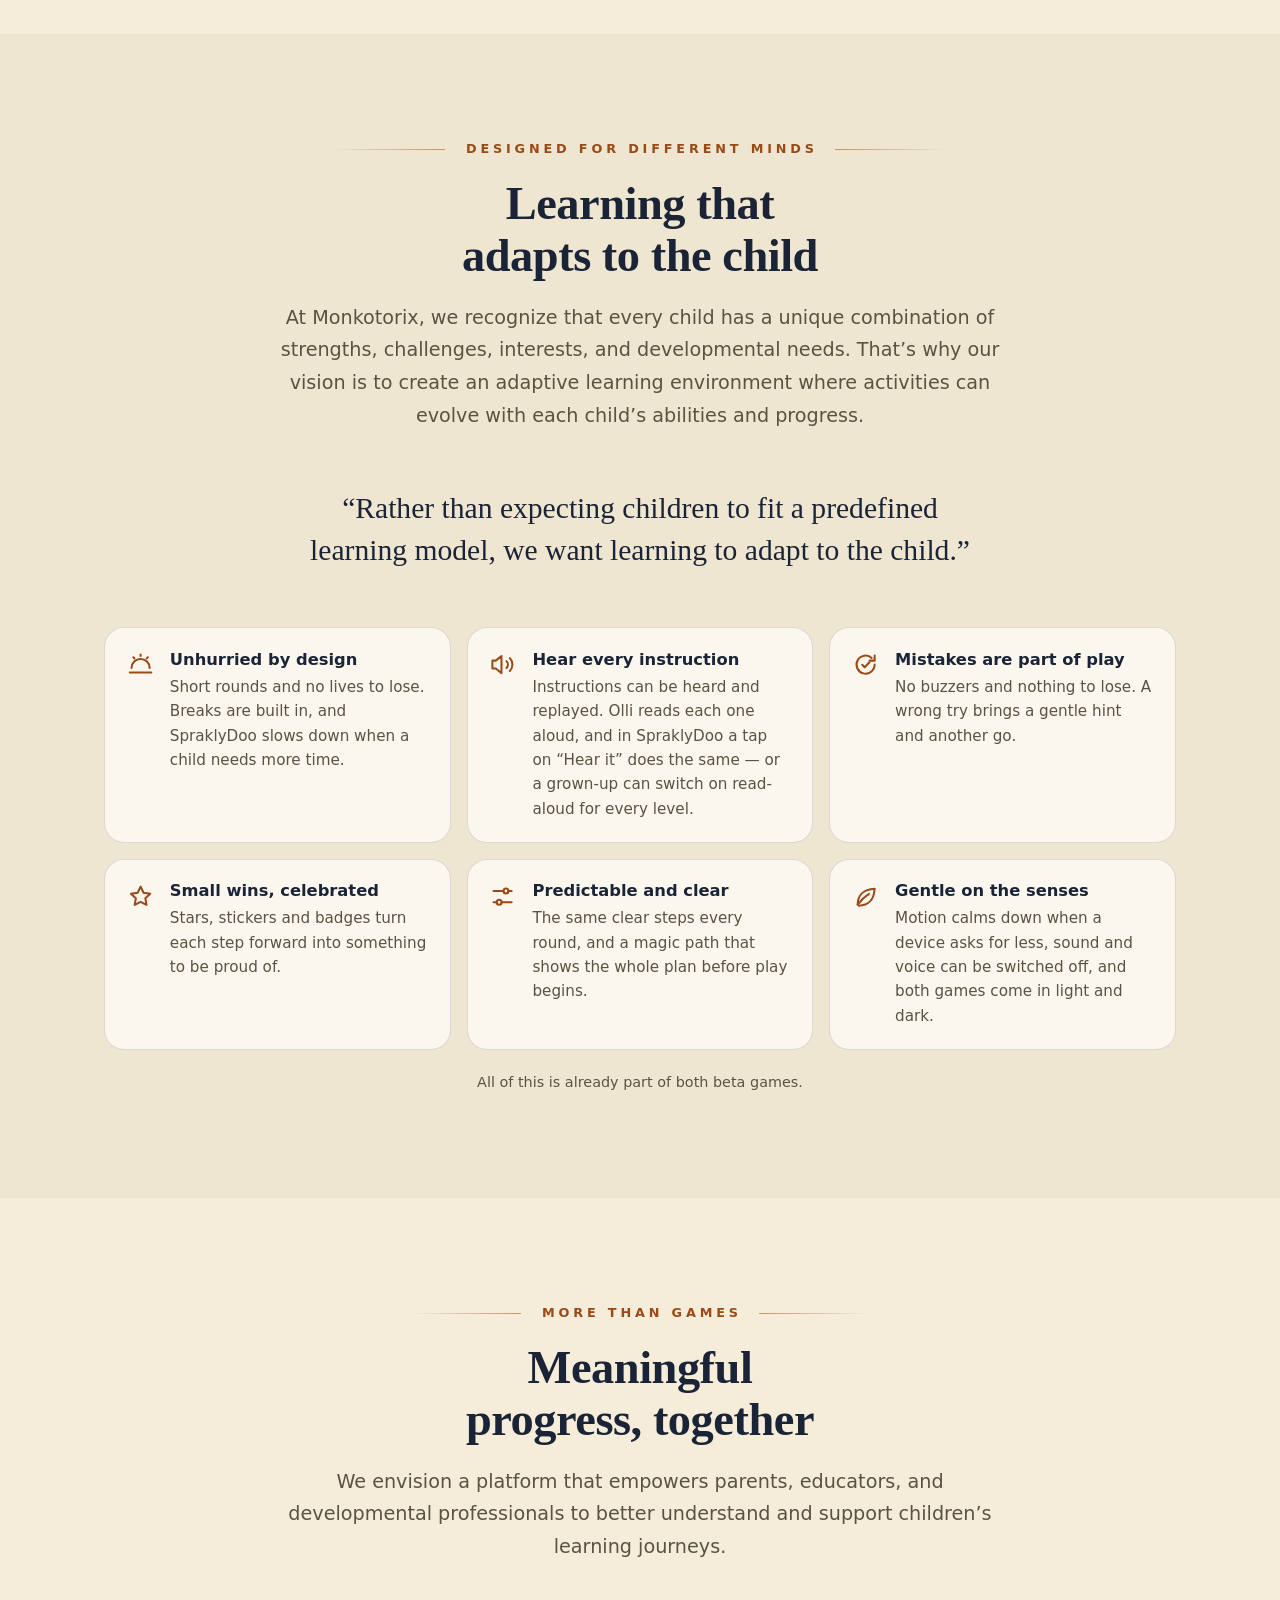
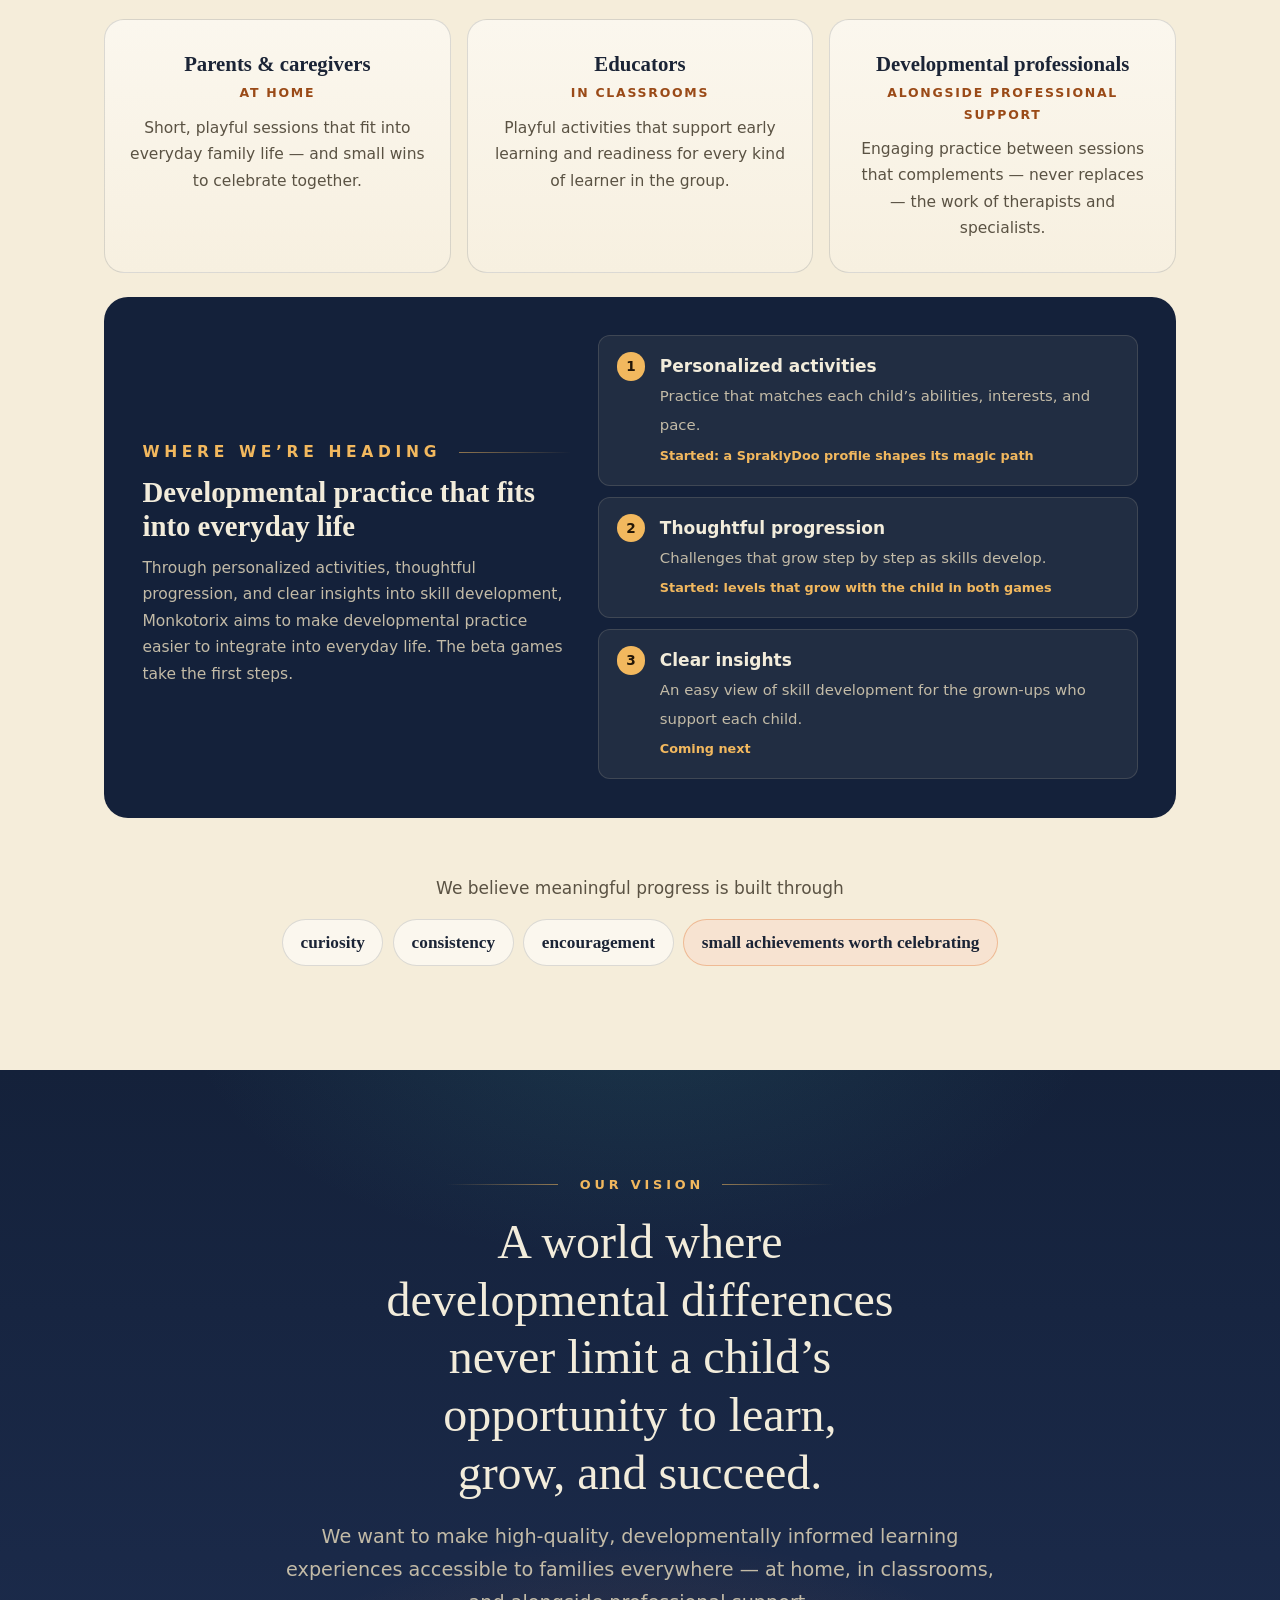
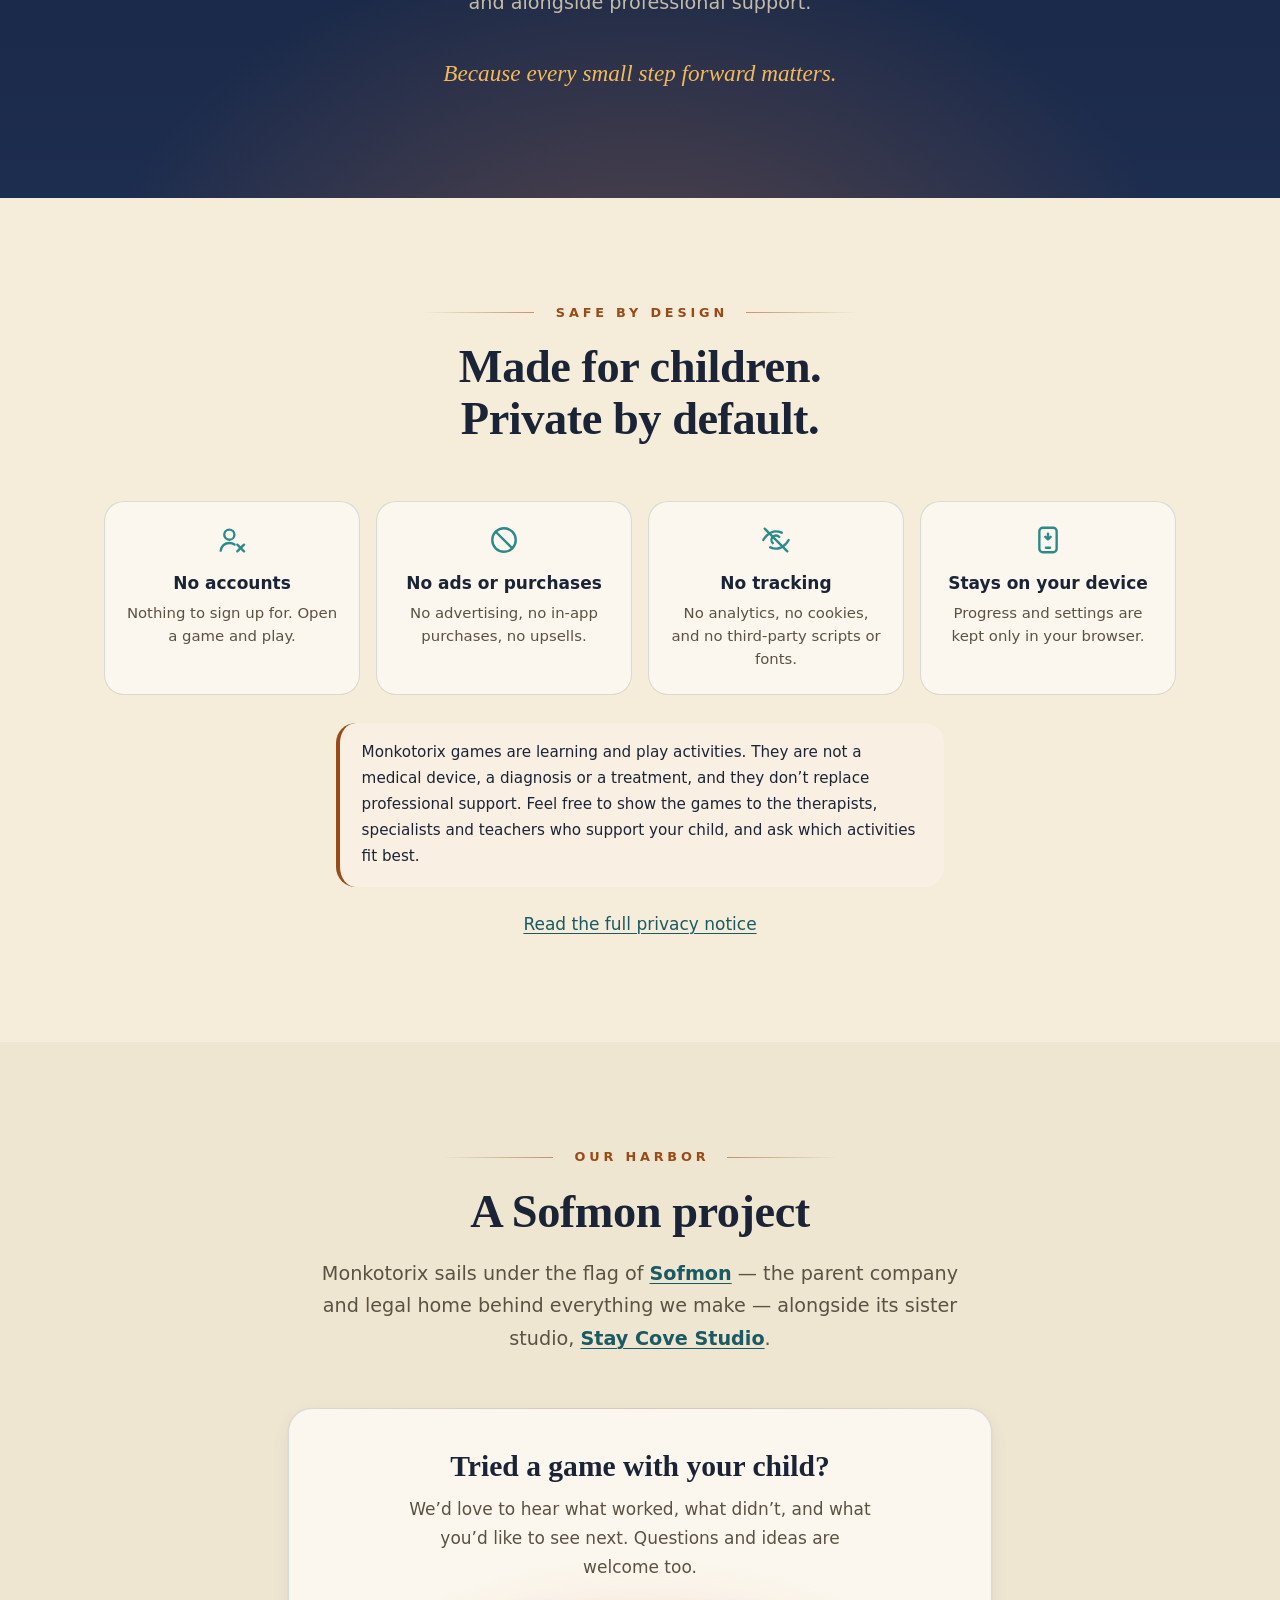
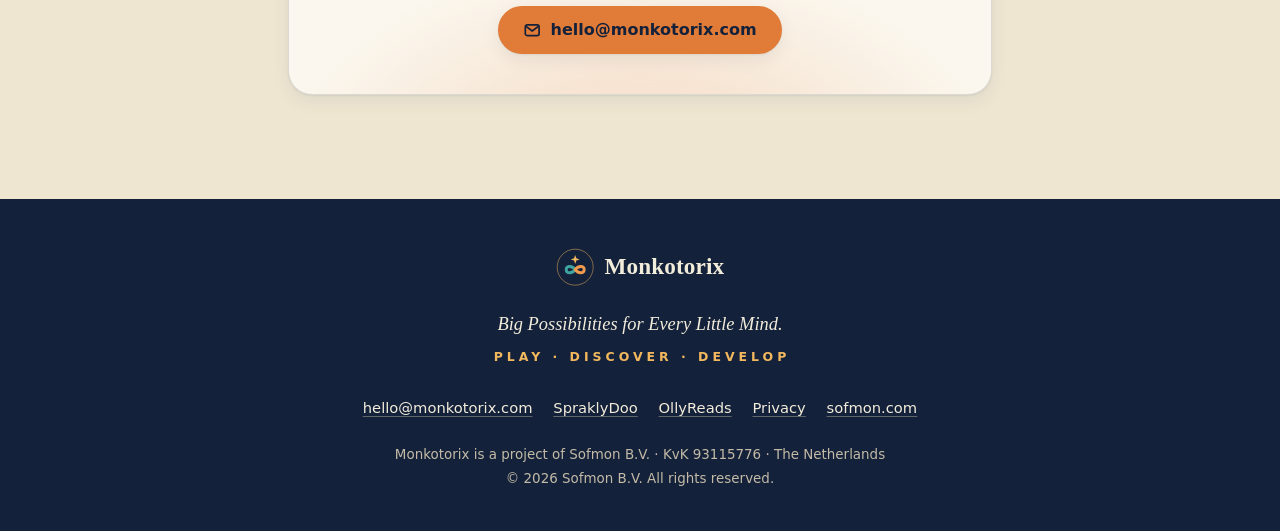
==== commit 3c6f06b3: "Rename Lezen met Olli to OllyReads Co-authored-by: Copilot <223556219+Copilot@users.noreply.github.c" ====
--- a/site/index.html
+++ b/site/index.html
@@ -745,7 +745,7 @@
             </div>
             <h3>Early Learning &amp; Academic Readiness</h3>
             <p>Playful activities supporting early literacy, phonological awareness, numeracy, visual discrimination, and foundational learning skills.</p>
-            <div class="area-games"><span class="lbl">In the beta</span><a class="tag" href="#game-olli"><span lang="nl">Lezen met Olli</span><svg class="icon" aria-hidden="true"><use href="#i-arrow"/></svg></a><a class="tag" href="#game-spraklydoo">SpraklyDoo<svg class="icon" aria-hidden="true"><use href="#i-arrow"/></svg></a></div>
+            <div class="area-games"><span class="lbl">In the beta</span><a class="tag" href="#game-olli">OllyReads<svg class="icon" aria-hidden="true"><use href="#i-arrow"/></svg></a><a class="tag" href="#game-spraklydoo">SpraklyDoo<svg class="icon" aria-hidden="true"><use href="#i-arrow"/></svg></a></div>
           </li>
           <li class="area a6">
             <div class="area-top">
@@ -795,10 +795,10 @@
 
         <article class="game-panel reversed" id="game-olli" aria-labelledby="olli-h">
           <div class="game-shot">
-            <img src="/assets/lezen-met-olli.webp" width="640" height="1385" loading="lazy" decoding="async" alt="Lezen met Olli on a phone: Olli the owl stands at the start of a winding path through Zonneweide, the first world, with the first three reading games — Letterbos, Ballonnen and Rijmen. In a speech bubble, Olli says hello and invites the child onto the magic path.">
+            <img src="/assets/lezen-met-olli.webp" width="640" height="1385" loading="lazy" decoding="async" alt="OllyReads on a phone: Olli the owl stands at the start of a winding path through Zonneweide, the first world, with the first three reading games — Letterbos, Ballonnen and Rijmen. In a speech bubble, Olli says hello and invites the child onto the magic path.">
           </div>
           <div>
-            <div class="game-head"><h3 id="olli-h" lang="nl">Lezen met Olli</h3><span class="badge-beta">Beta</span></div>
+            <div class="game-head"><h3 id="olli-h">OllyReads</h3><span class="badge-beta">Beta</span></div>
             <p class="sub">Dutch reading game · <span class="nowrap">Ages 5–8</span></p>
             <p class="desc">A cheerful Dutch reading game for young children with dyslexia. Olli the owl walks children along a magic path through four worlds of short reading games — letters, sounds, rhymes and words — and reads the instructions aloud.</p>
             <ul class="game-points">
@@ -810,7 +810,7 @@
               <li>Olli speaks with your device’s Dutch voice — most phones, tablets and computers have one. Without one, the game still works, just without Olli’s voice.</li>
             </ul>
             <div class="game-actions">
-              <a class="btn primary" href="/games/lezen-met-olli/" hreflang="nl"><svg class="icon" aria-hidden="true"><use href="#i-play"/></svg><span>Play <span lang="nl">Lezen met Olli</span></span></a>
+              <a class="btn primary" href="/games/lezen-met-olli/" hreflang="nl"><svg class="icon" aria-hidden="true"><use href="#i-play"/></svg><span>Play OllyReads</span></a>
             </div>
             <div class="game-meta">
               <span class="tag">Ages 5–8</span>
@@ -966,7 +966,7 @@
     <nav class="footer-links" aria-label="Footer">
       <a href="mailto:hello@monkotorix.com">hello@monkotorix.com</a>
       <a href="/games/spraklydoo/">SpraklyDoo</a>
-      <a href="/games/lezen-met-olli/" hreflang="nl" lang="nl">Lezen met Olli</a>
+      <a href="/games/lezen-met-olli/" hreflang="nl">OllyReads</a>
       <a href="/privacy/">Privacy</a>
       <a href="https://www.sofmon.com" rel="noopener">sofmon.com</a>
     </nav>
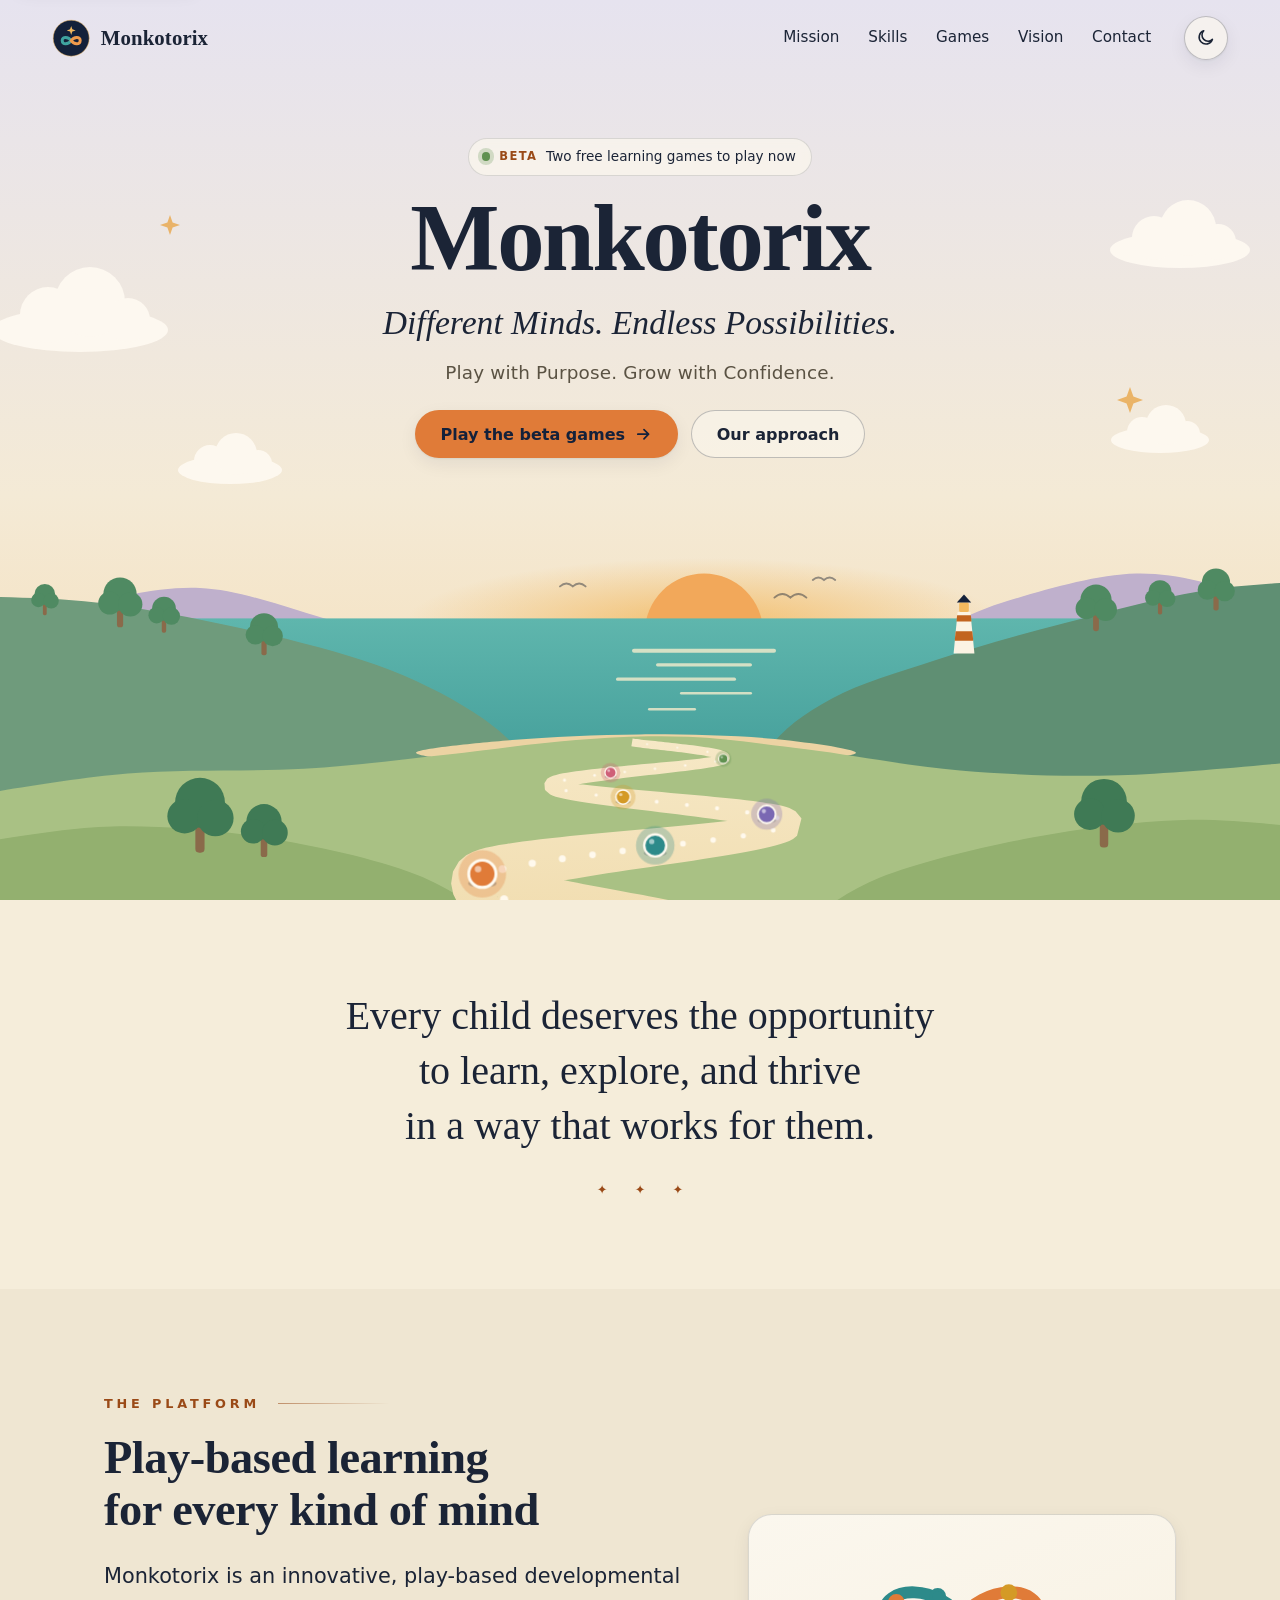
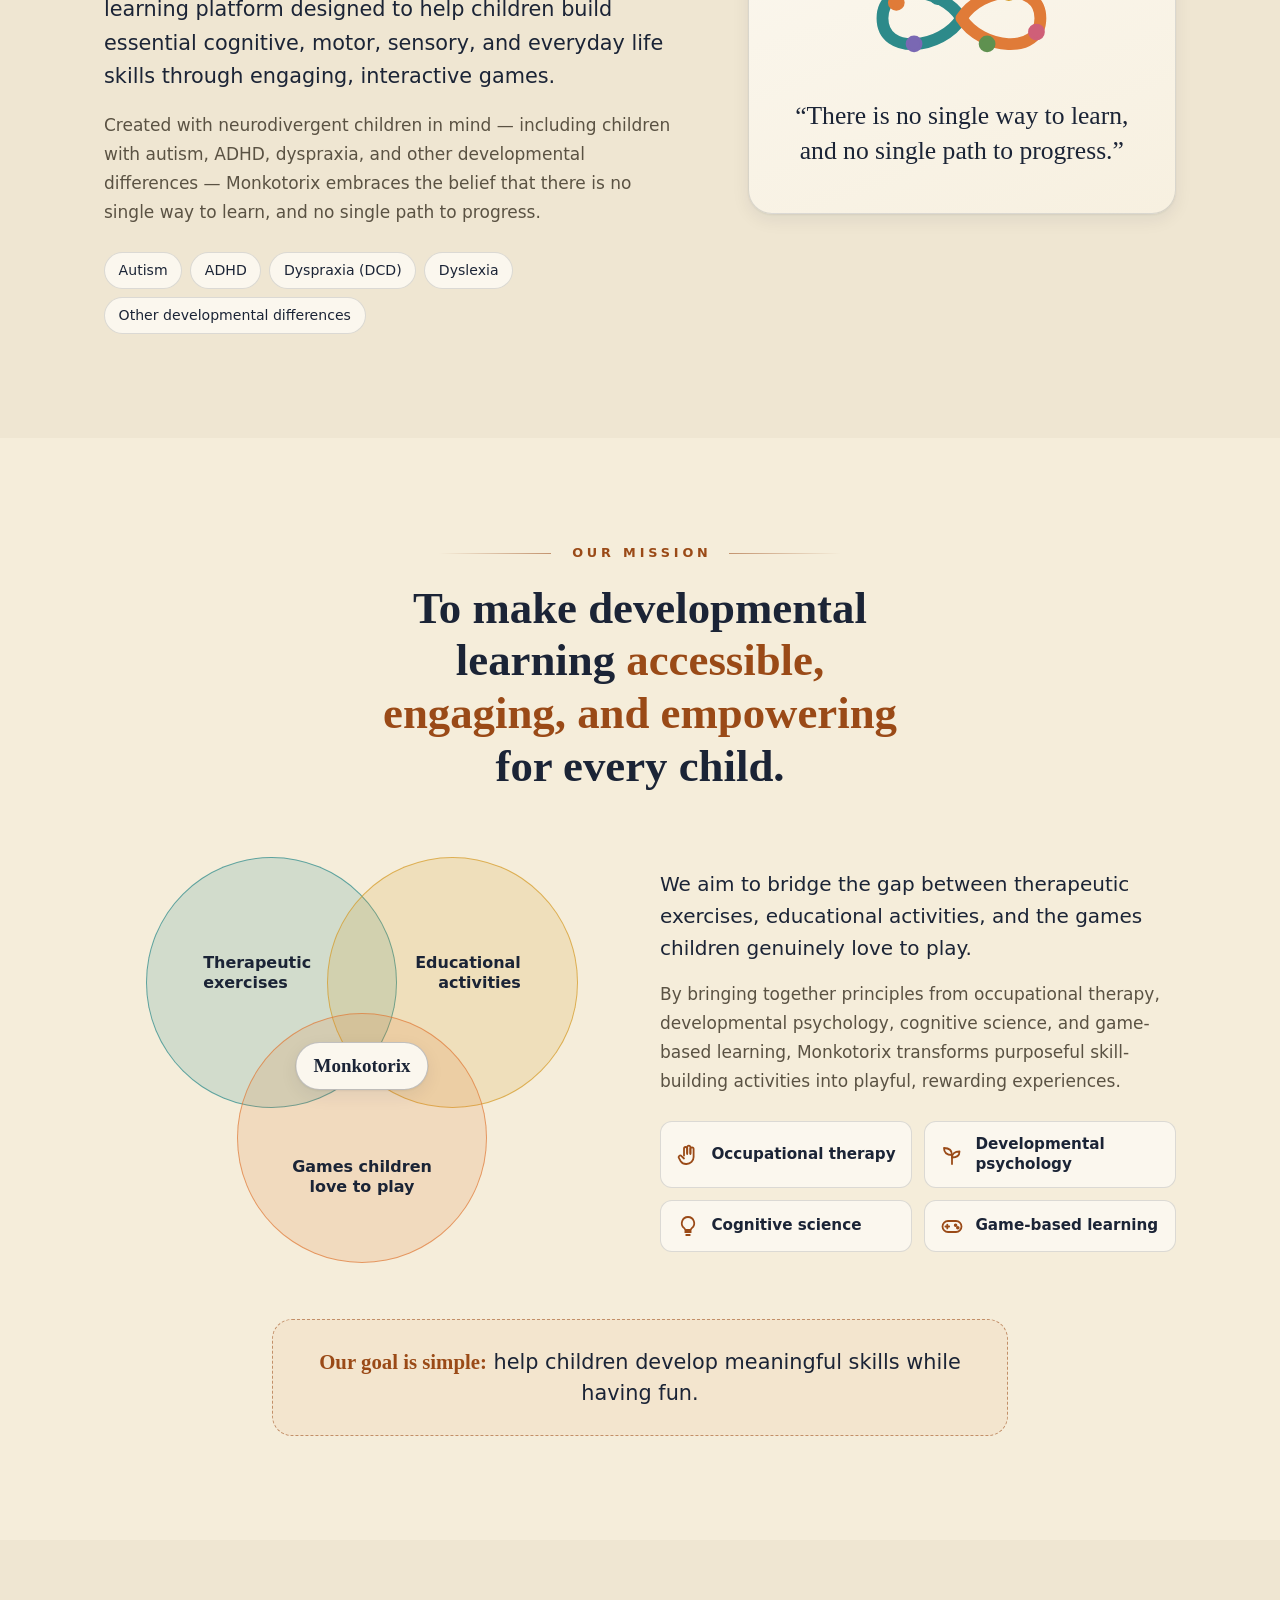
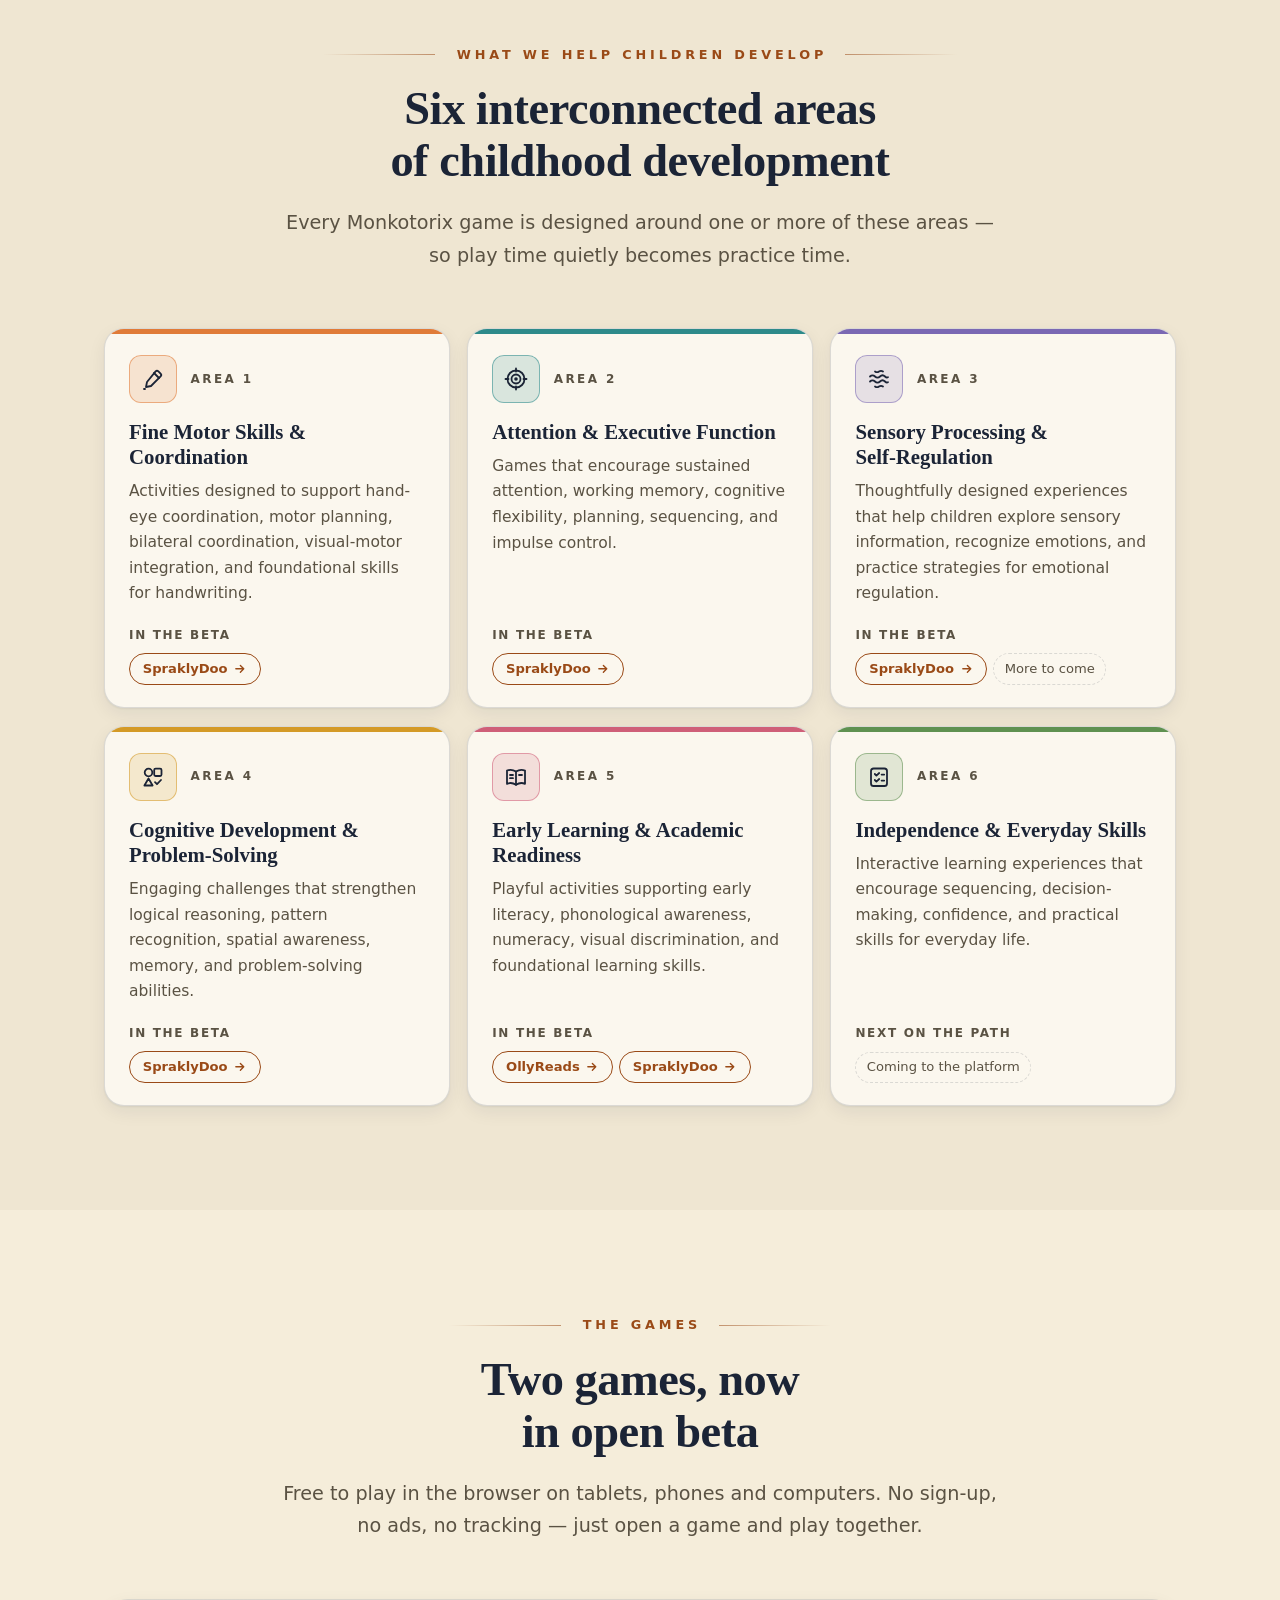
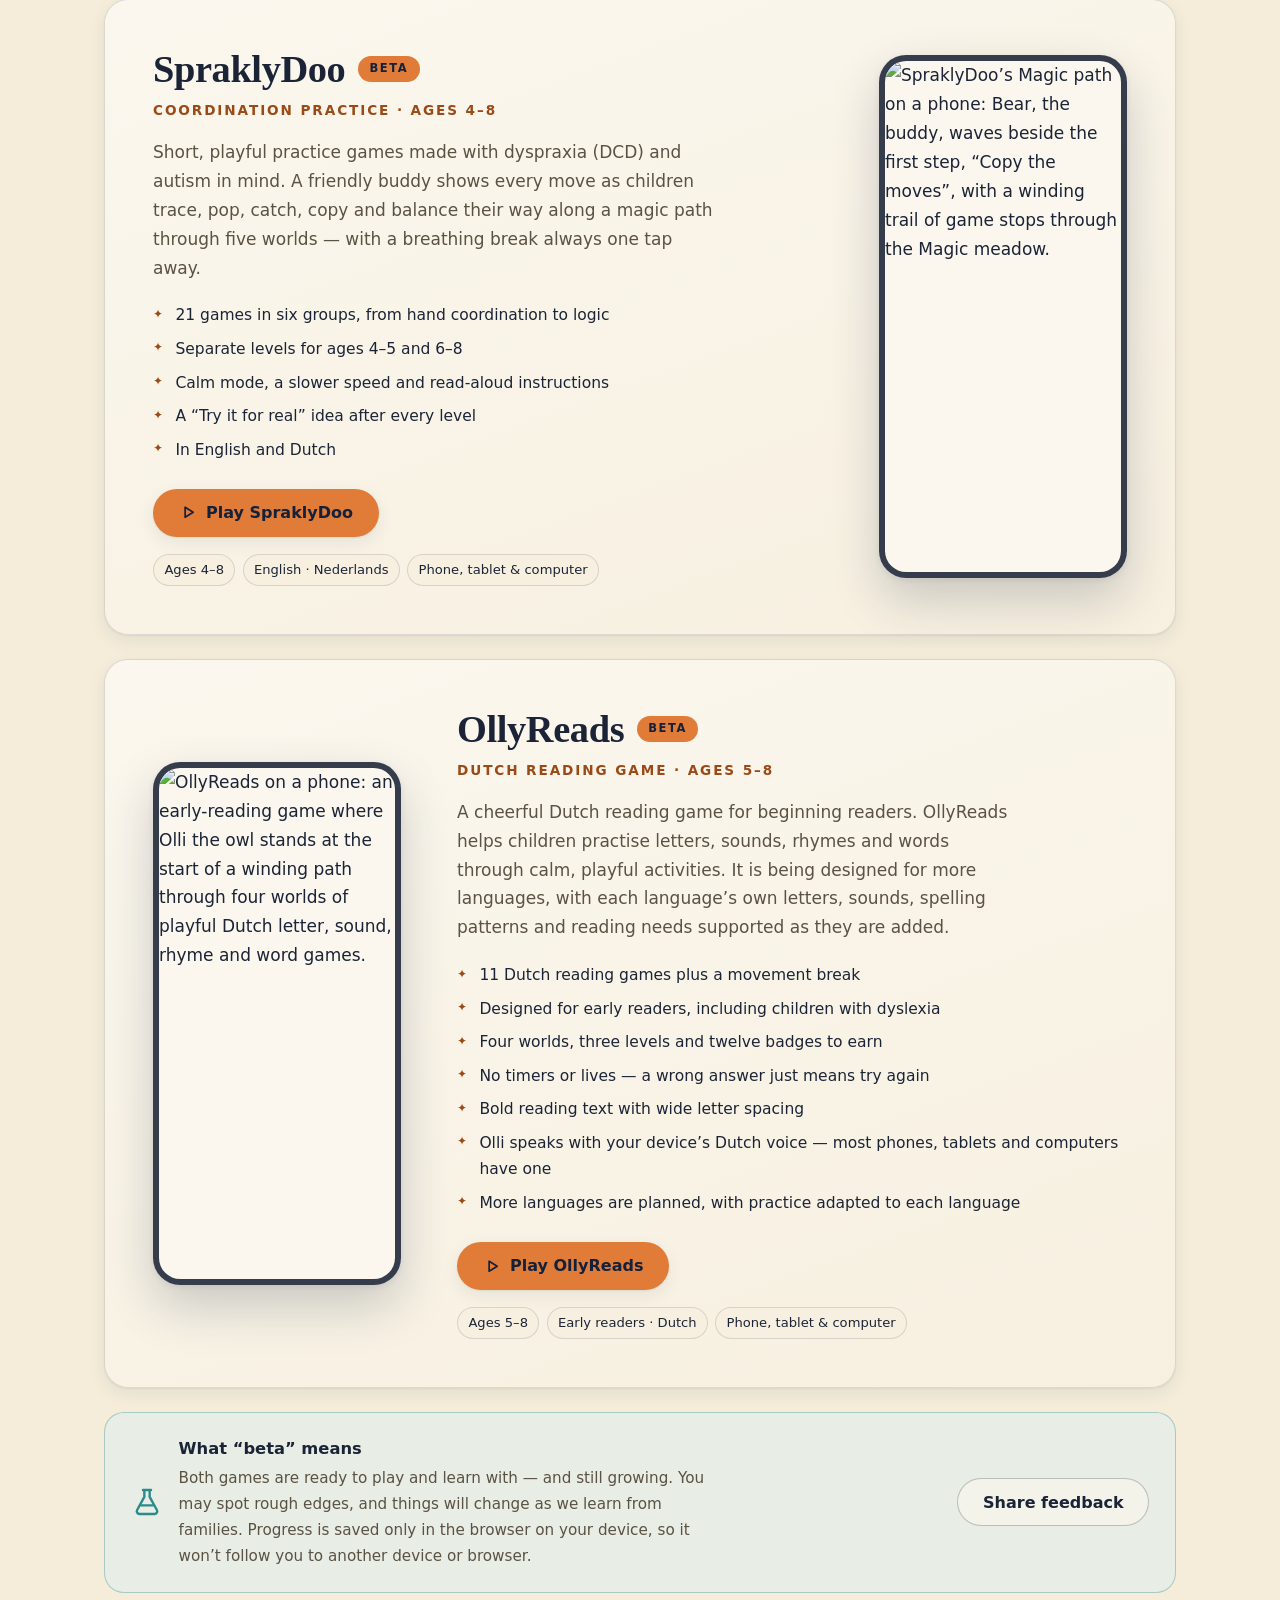
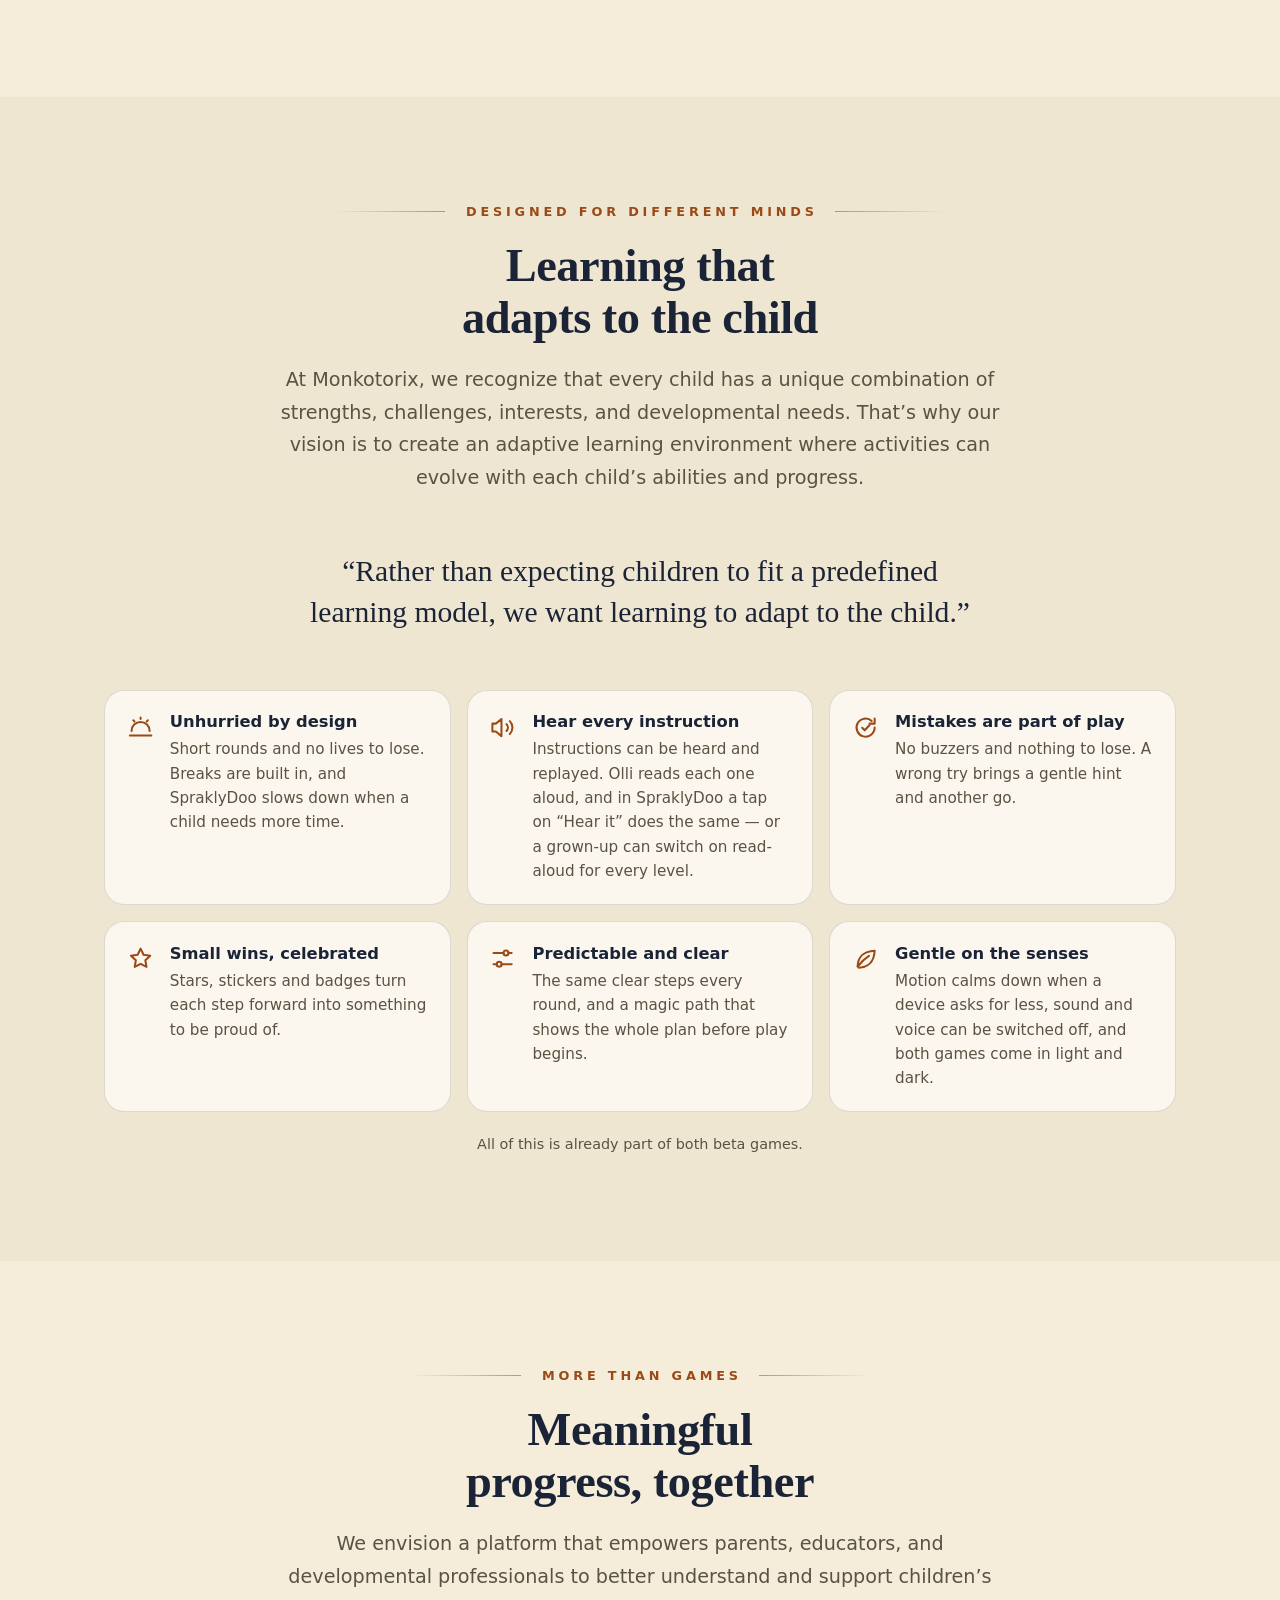
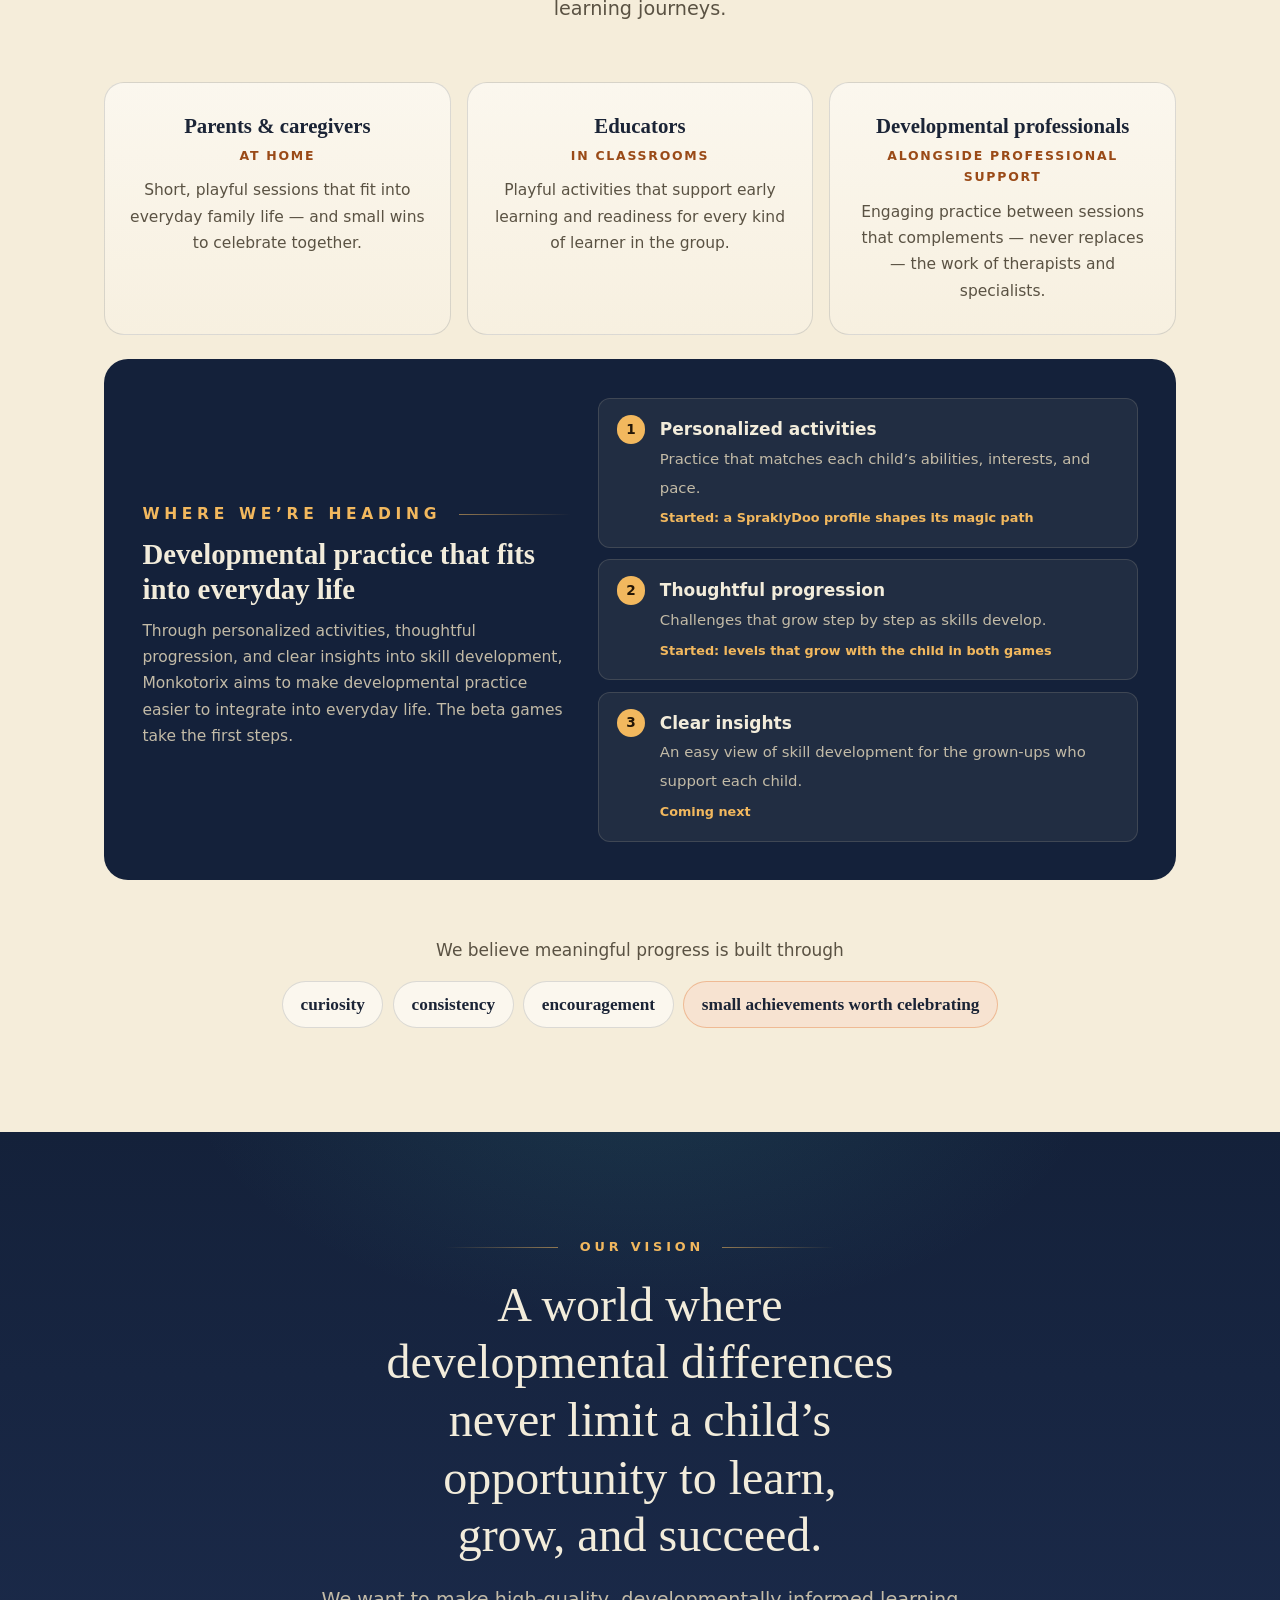
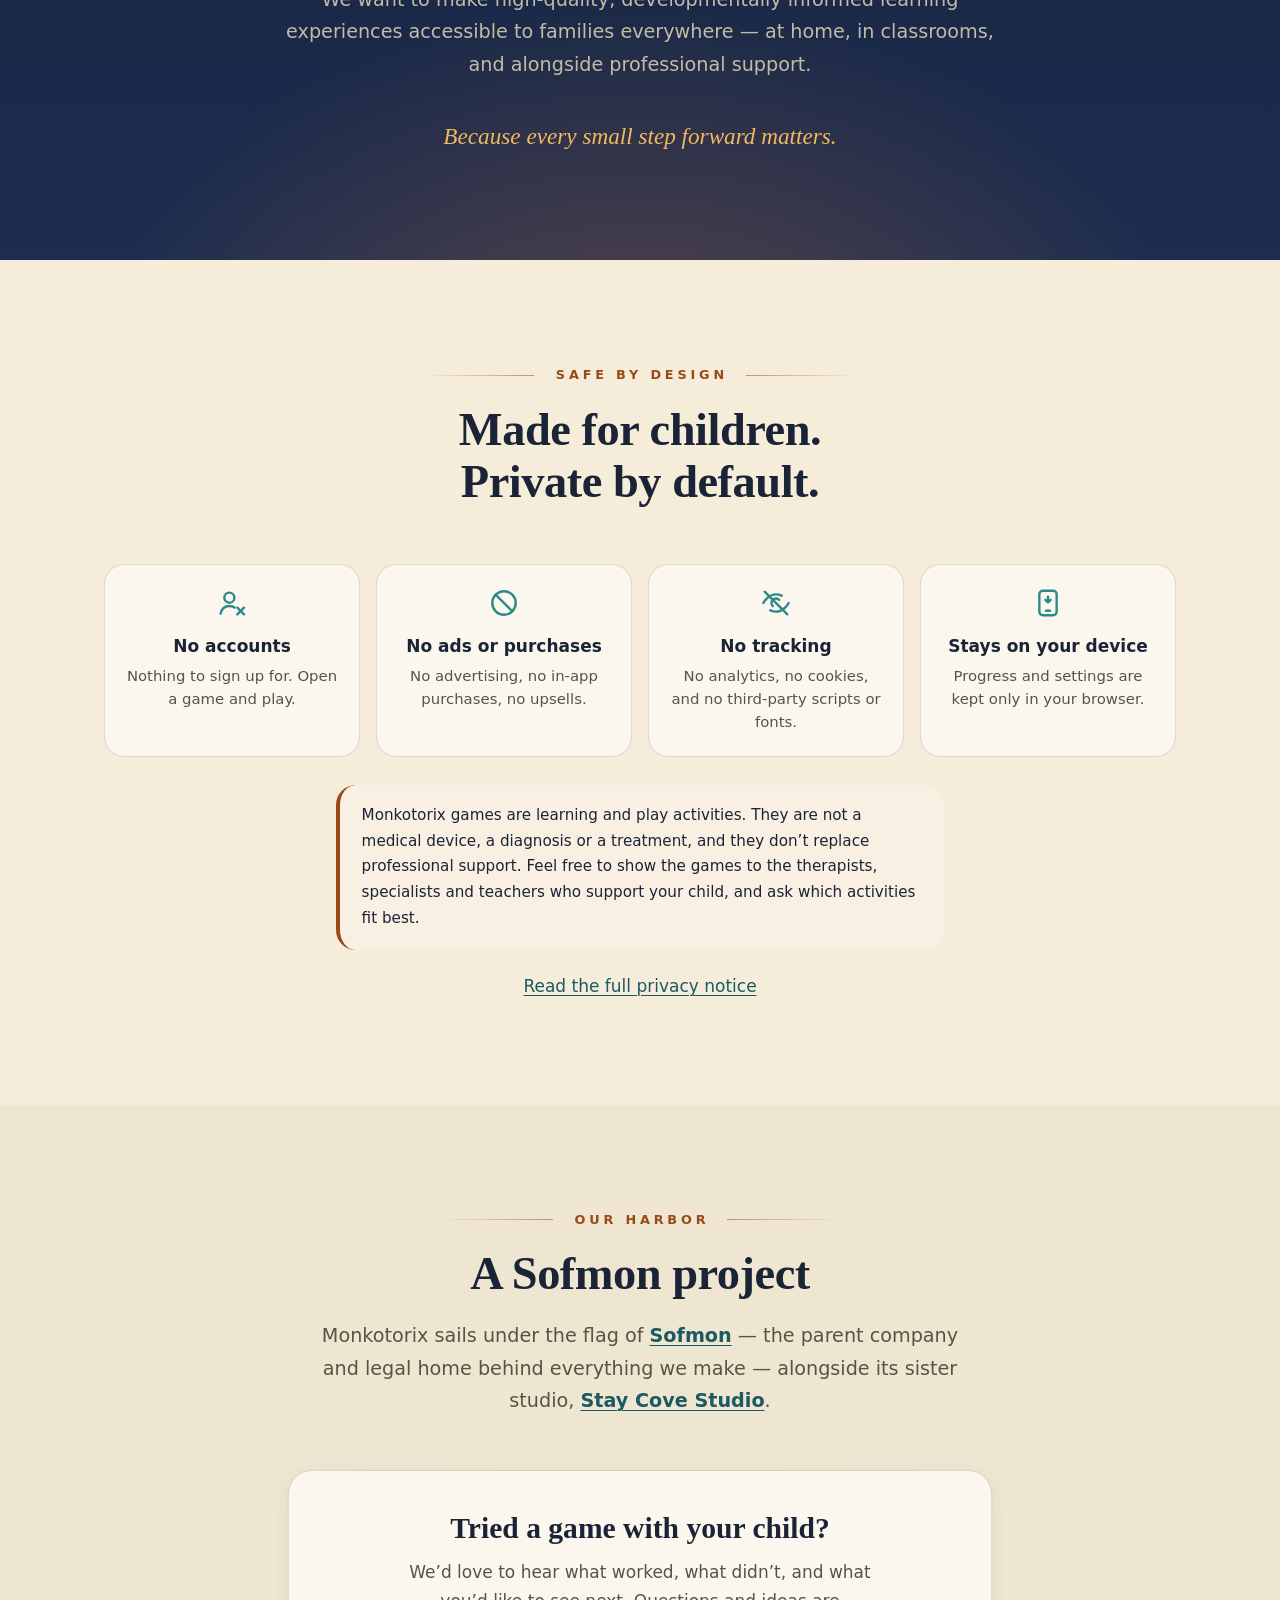
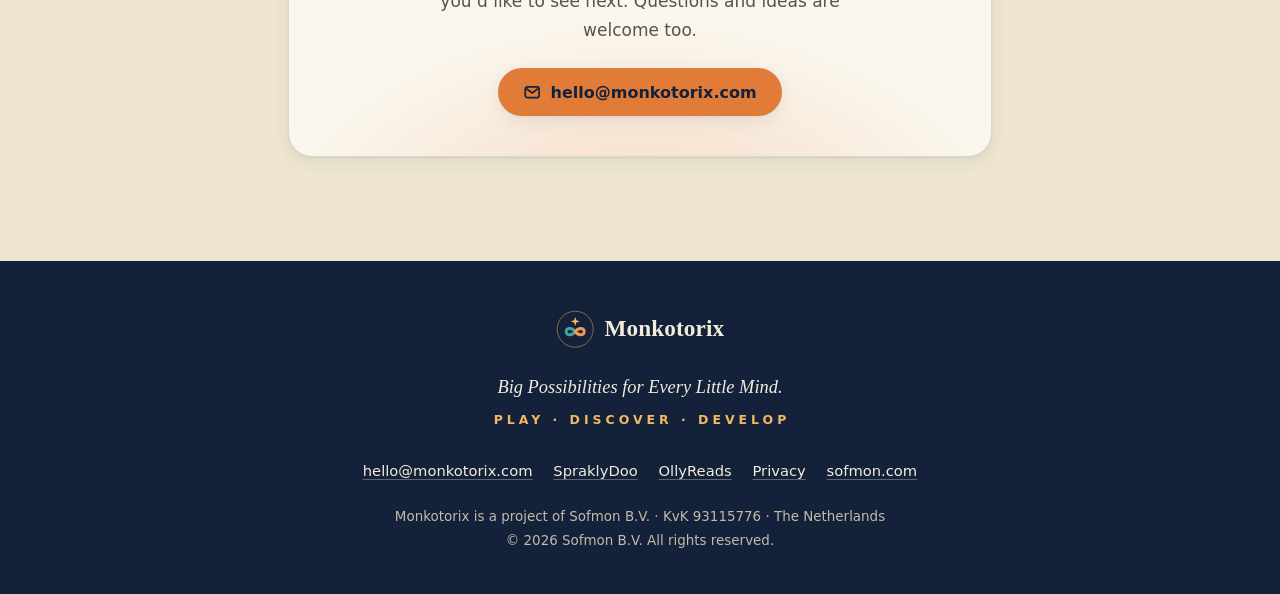
==== commit 64b10d43: "Clarify OllyReads multilingual positioning Co-authored-by: Copilot <223556219+Copilot@users.noreply." ====
--- a/site/index.html
+++ b/site/index.html
@@ -795,26 +795,27 @@
 
         <article class="game-panel reversed" id="game-olli" aria-labelledby="olli-h">
           <div class="game-shot">
-            <img src="/assets/lezen-met-olli.webp" width="640" height="1385" loading="lazy" decoding="async" alt="OllyReads on a phone: Olli the owl stands at the start of a winding path through Zonneweide, the first world, with the first three reading games — Letterbos, Ballonnen and Rijmen. In a speech bubble, Olli says hello and invites the child onto the magic path.">
+            <img src="/assets/lezen-met-olli.webp" width="640" height="1385" loading="lazy" decoding="async" alt="OllyReads on a phone: an early-reading game where Olli the owl stands at the start of a winding path through four worlds of playful Dutch letter, sound, rhyme and word games.">
           </div>
           <div>
             <div class="game-head"><h3 id="olli-h">OllyReads</h3><span class="badge-beta">Beta</span></div>
             <p class="sub">Dutch reading game · <span class="nowrap">Ages 5–8</span></p>
-            <p class="desc">A cheerful Dutch reading game for young children with dyslexia. Olli the owl walks children along a magic path through four worlds of short reading games — letters, sounds, rhymes and words — and reads the instructions aloud.</p>
+            <p class="desc">A cheerful Dutch reading game for beginning readers. OllyReads helps children practise letters, sounds, rhymes and words through calm, playful activities. It is being designed for more languages, with each language’s own letters, sounds, spelling patterns and reading needs supported as they are added.</p>
             <ul class="game-points">
-              <li>11 reading games plus a movement break</li>
+              <li>11 Dutch reading games plus a movement break</li>
+              <li>Designed for early readers, including children with dyslexia</li>
               <li>Four worlds, three levels and twelve badges to earn</li>
               <li>No timers or lives — a wrong answer just means try again</li>
               <li>Bold reading text with wide letter spacing</li>
-              <li>Sound groups like <span lang="nl">“aa”</span>, <span lang="nl">“oe”</span> and <span lang="nl">“ui”</span> always stay together</li>
-              <li>Olli speaks with your device’s Dutch voice — most phones, tablets and computers have one. Without one, the game still works, just without Olli’s voice.</li>
+              <li>Olli speaks with your device’s Dutch voice — most phones, tablets and computers have one</li>
+              <li>More languages are planned, with practice adapted to each language</li>
             </ul>
             <div class="game-actions">
               <a class="btn primary" href="/games/lezen-met-olli/" hreflang="nl"><svg class="icon" aria-hidden="true"><use href="#i-play"/></svg><span>Play OllyReads</span></a>
             </div>
             <div class="game-meta">
               <span class="tag">Ages 5–8</span>
-              <span class="tag"><span>In Dutch (<span lang="nl">Nederlands</span>)</span></span>
+              <span class="tag"><span>Early readers · Dutch</span></span>
               <span class="tag">Phone, tablet &amp; computer</span>
             </div>
           </div>
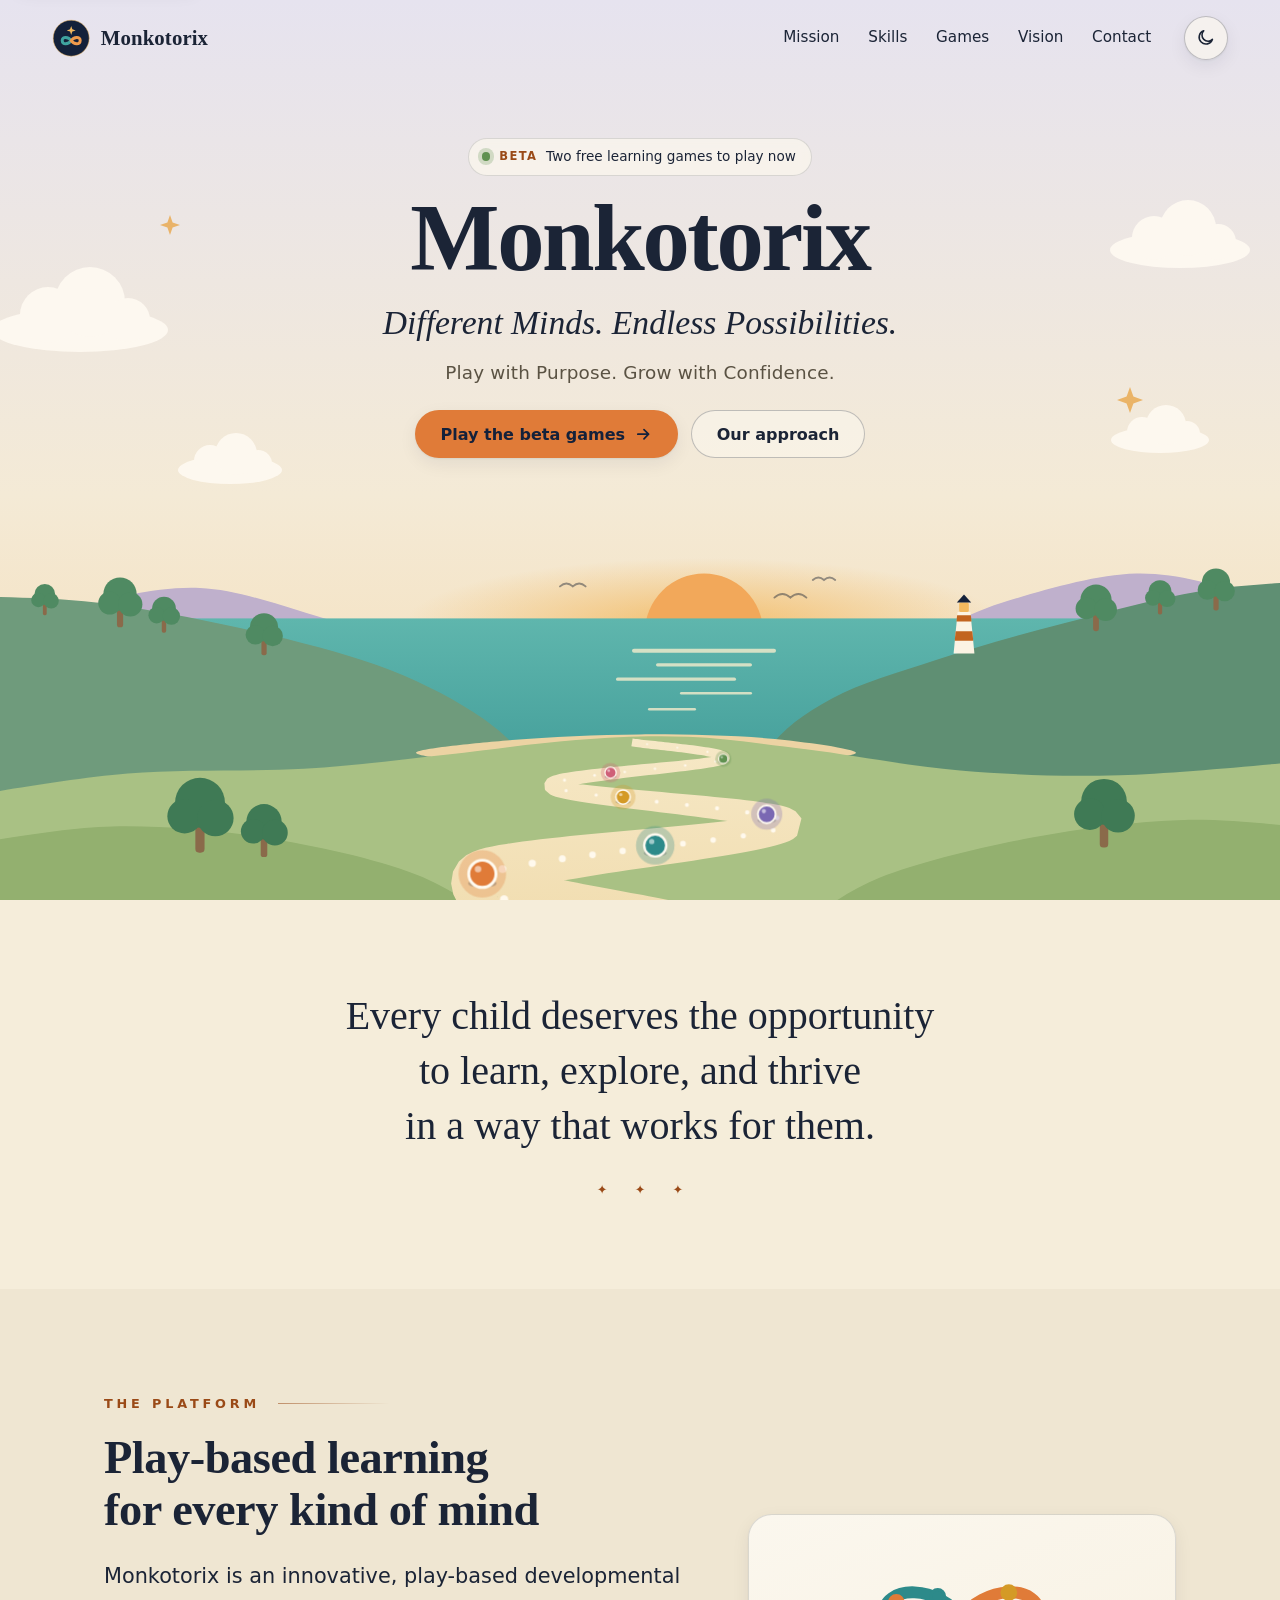
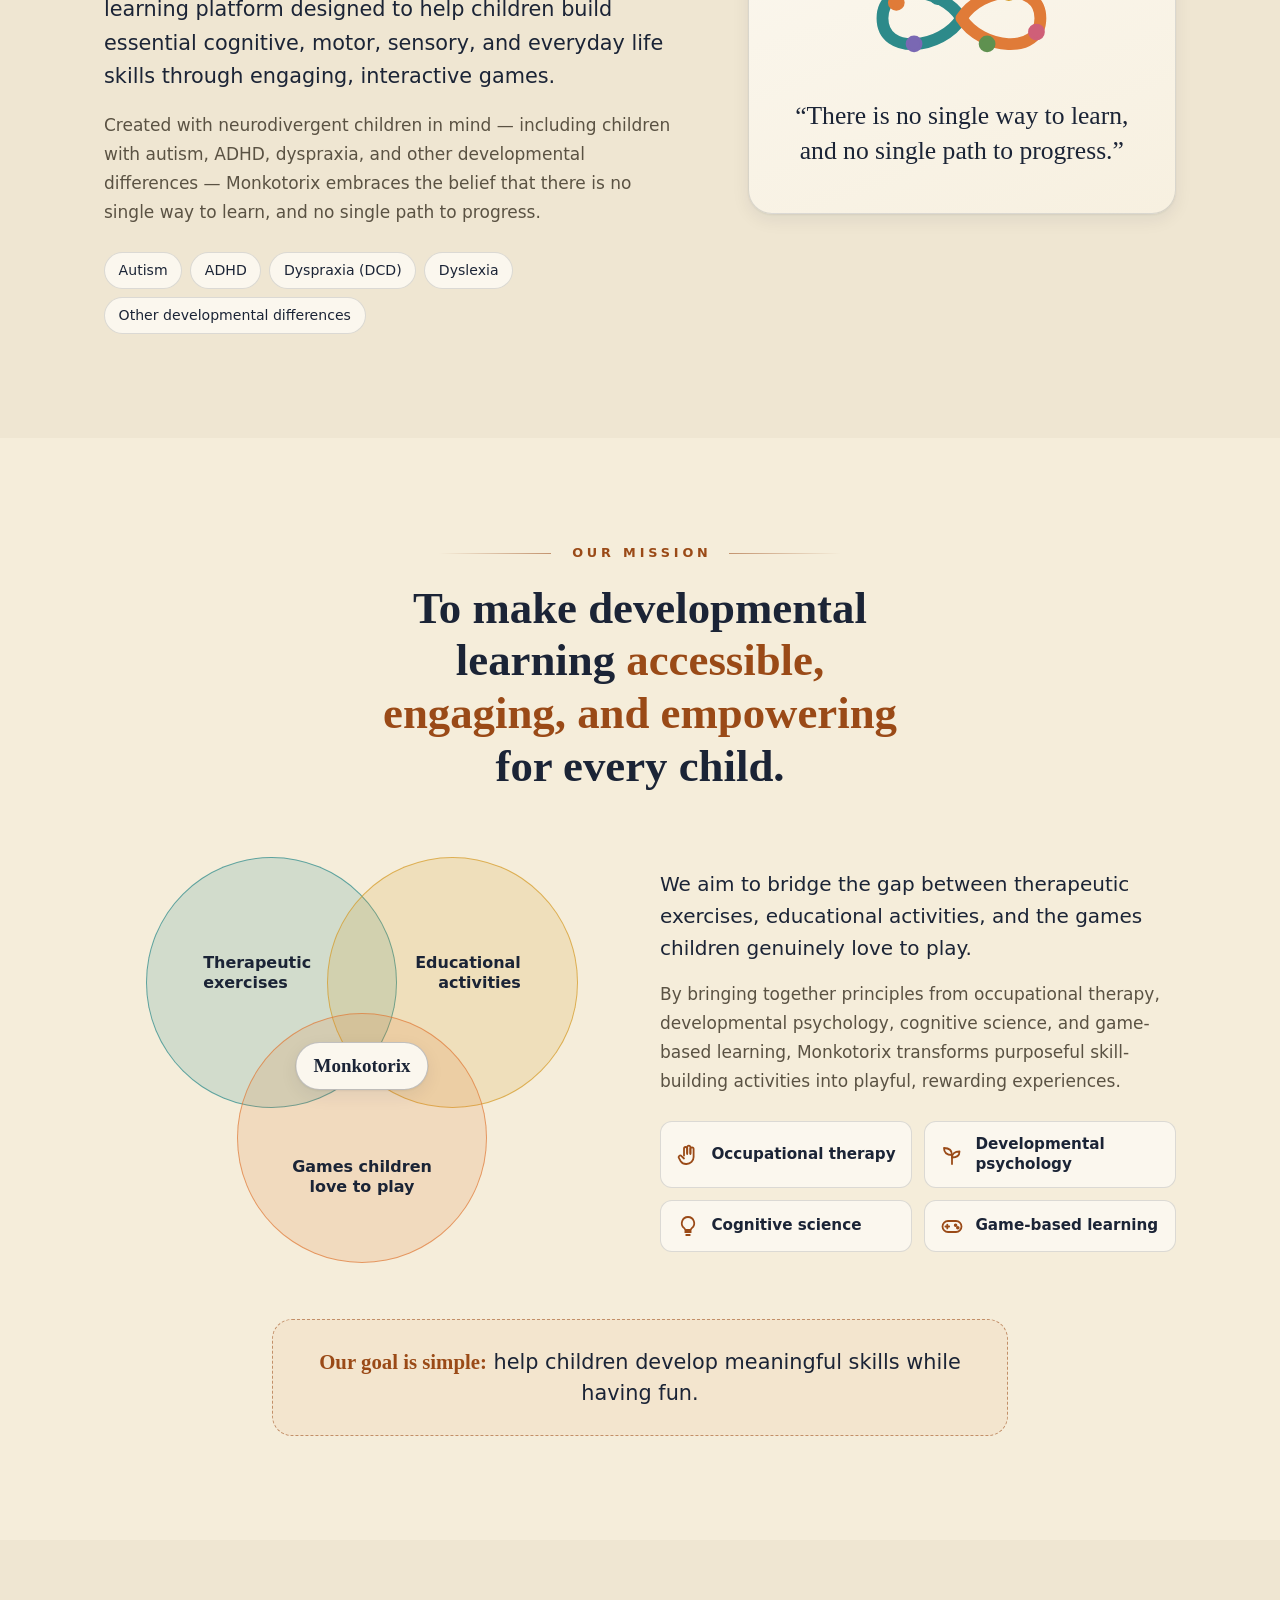
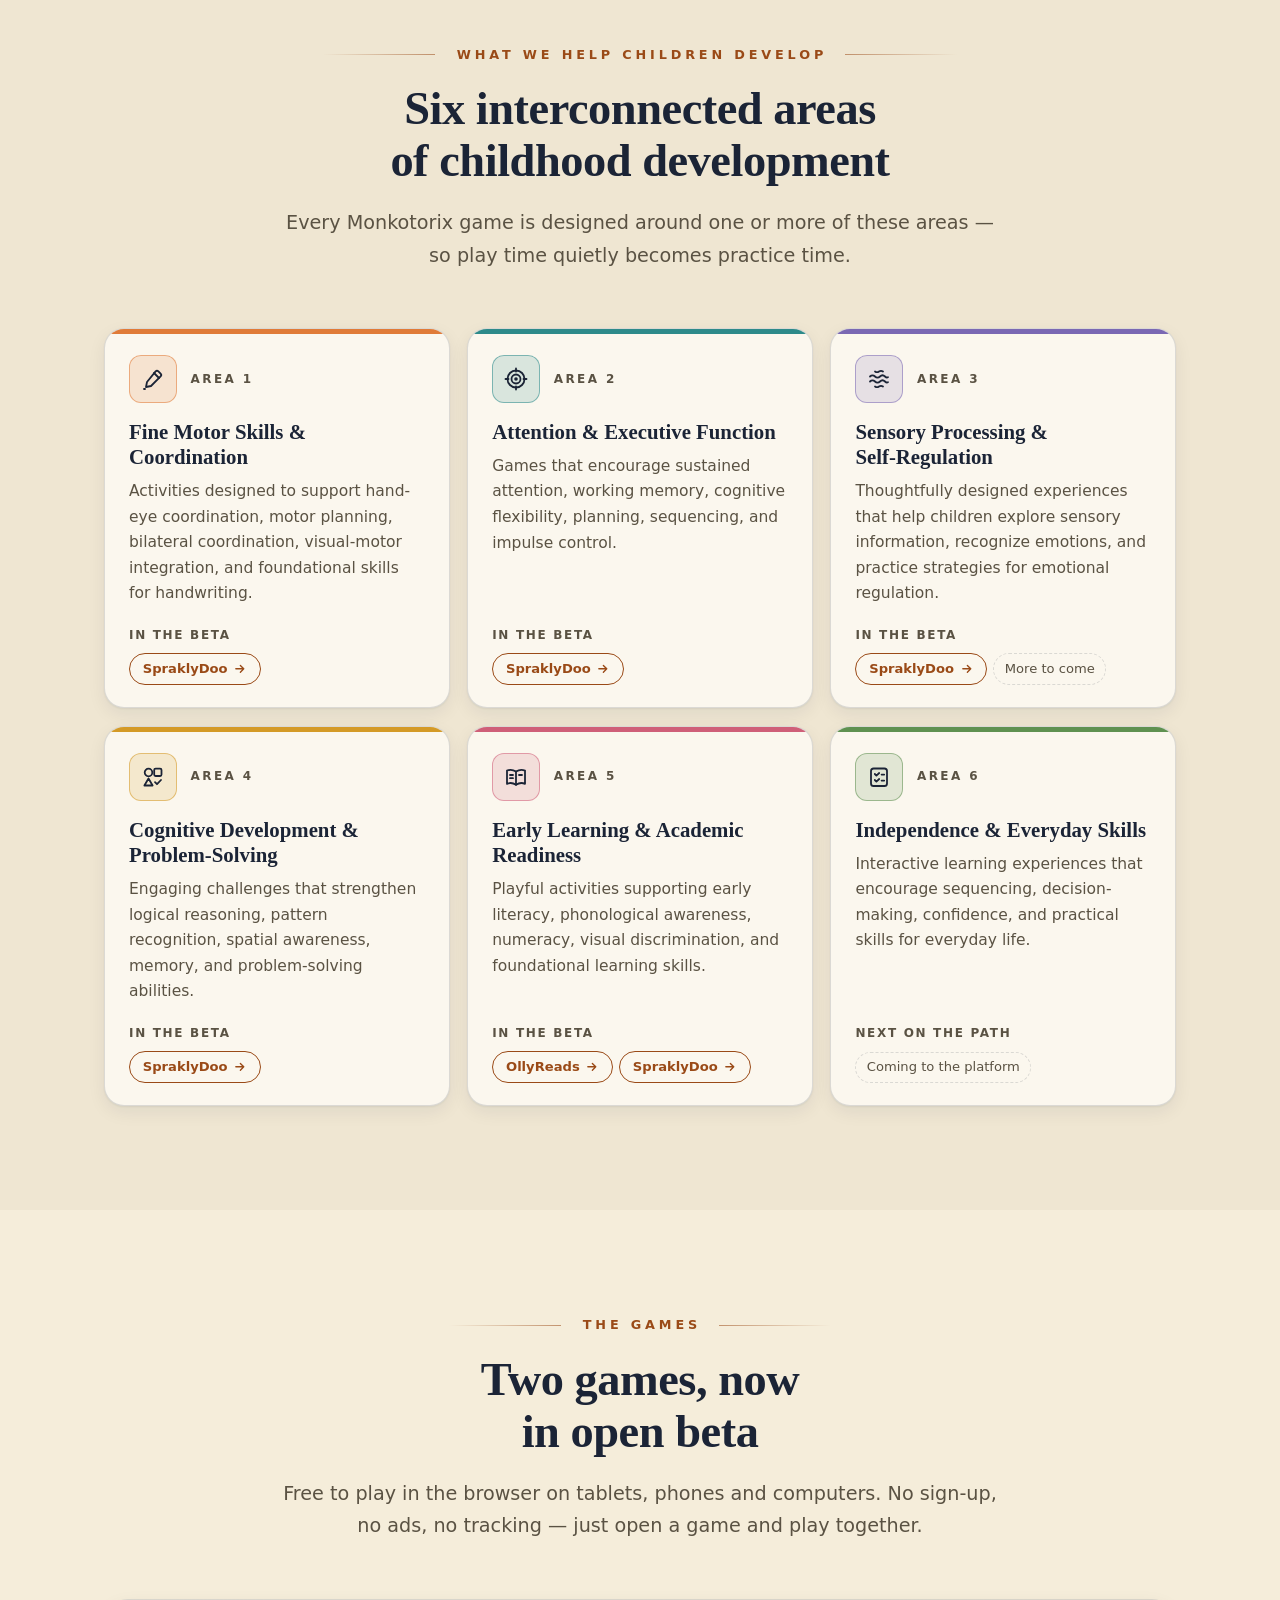
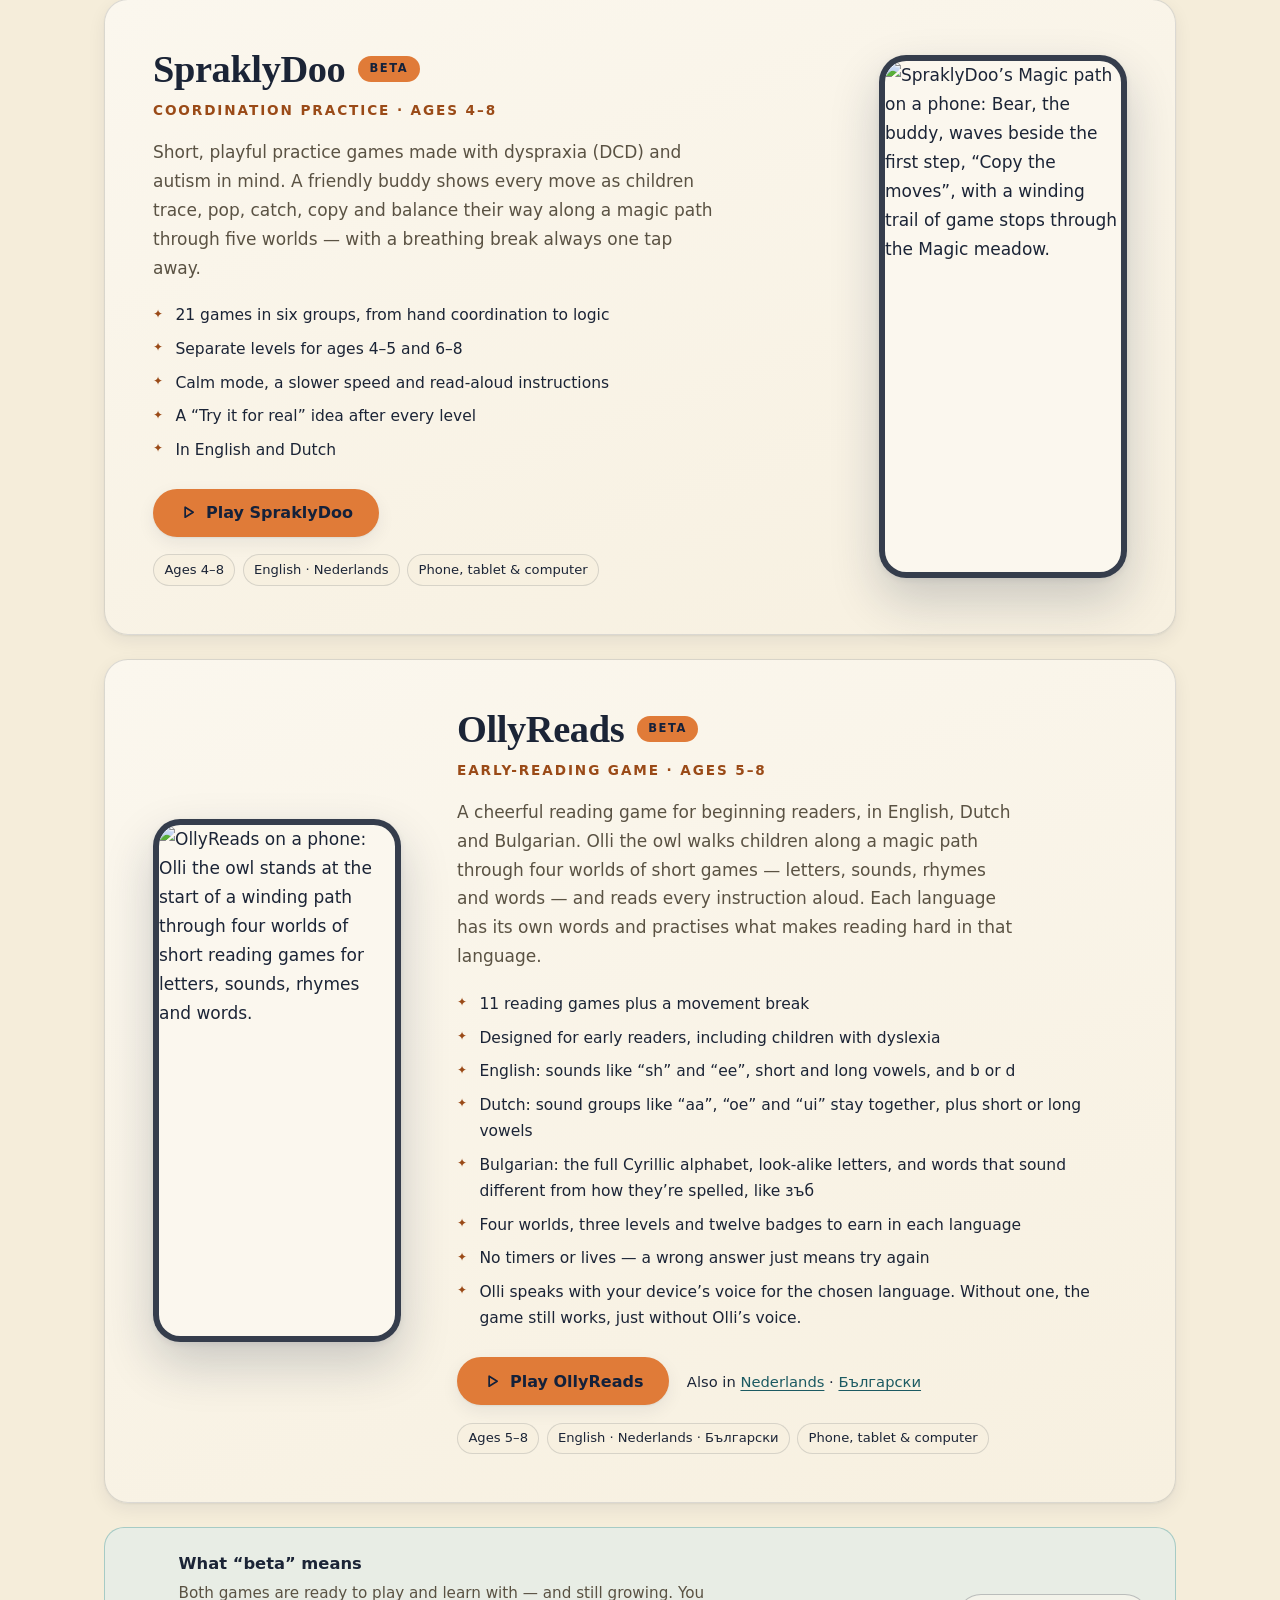
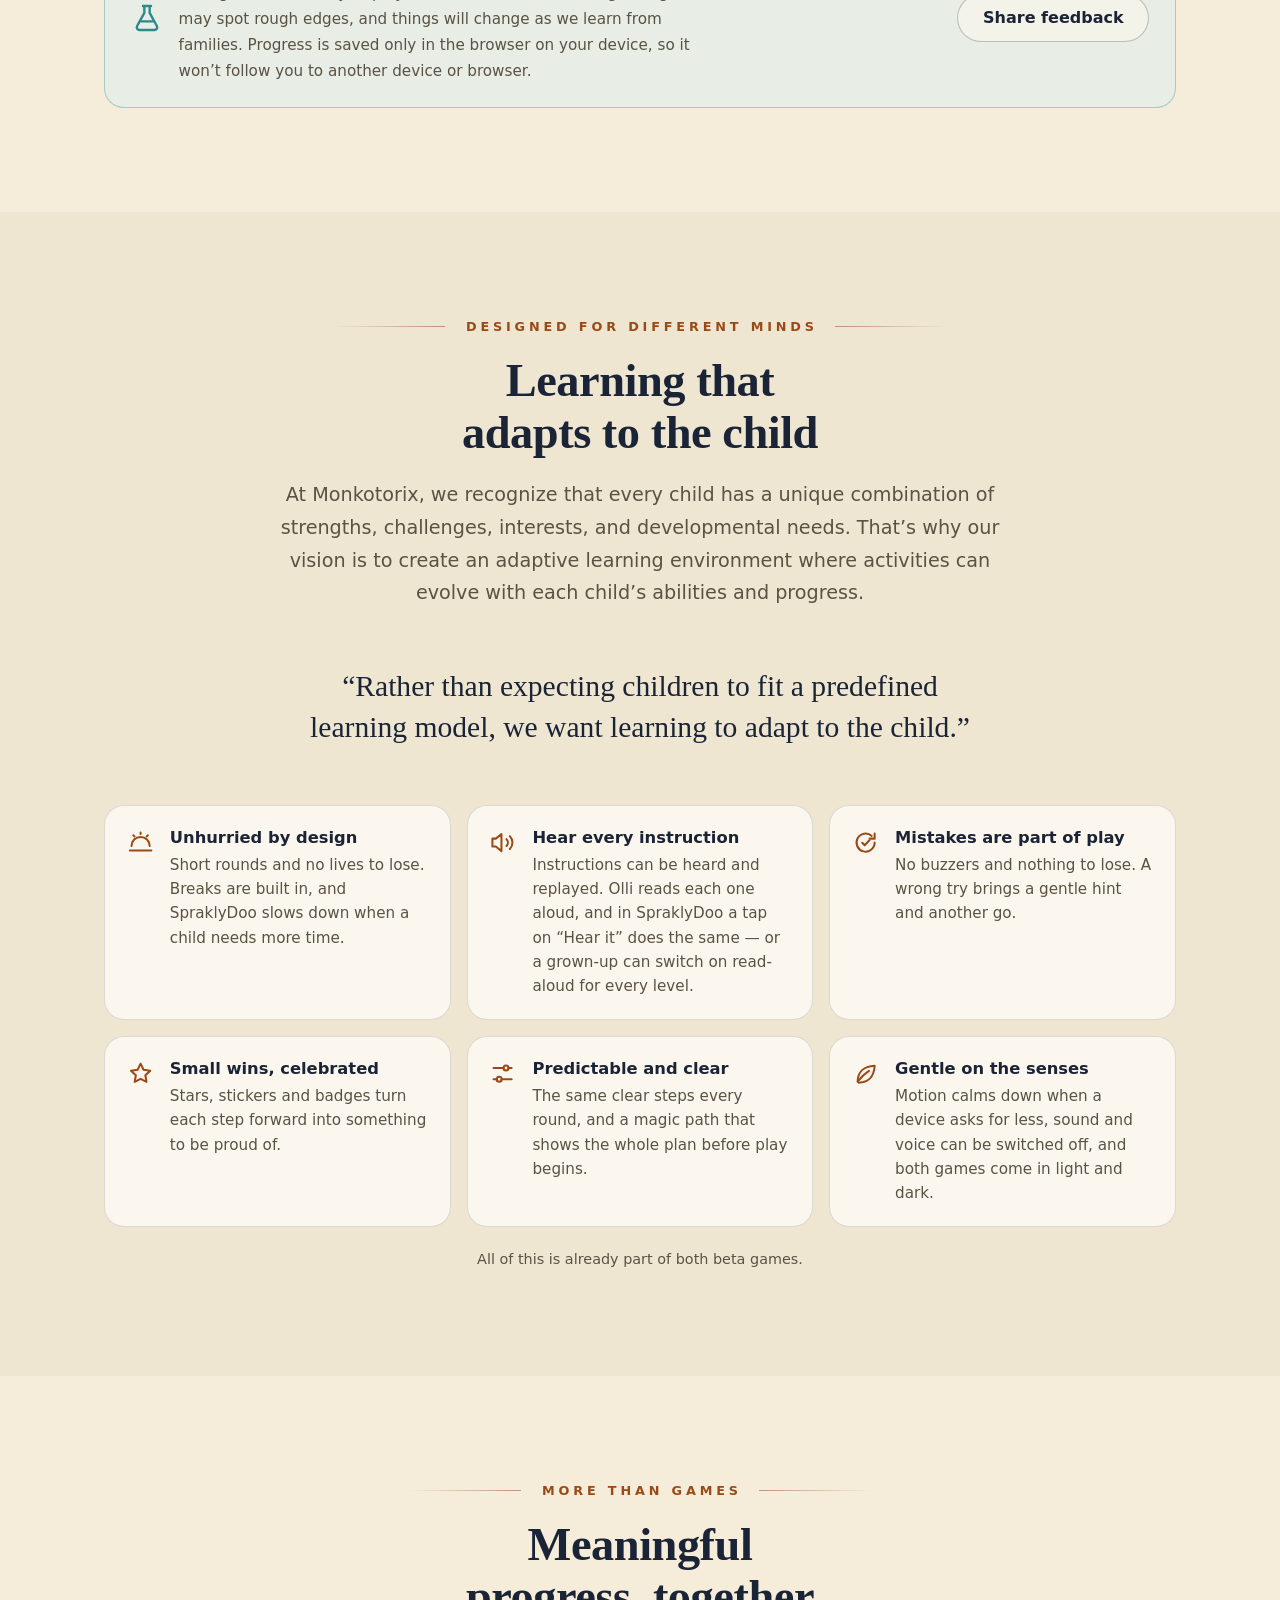
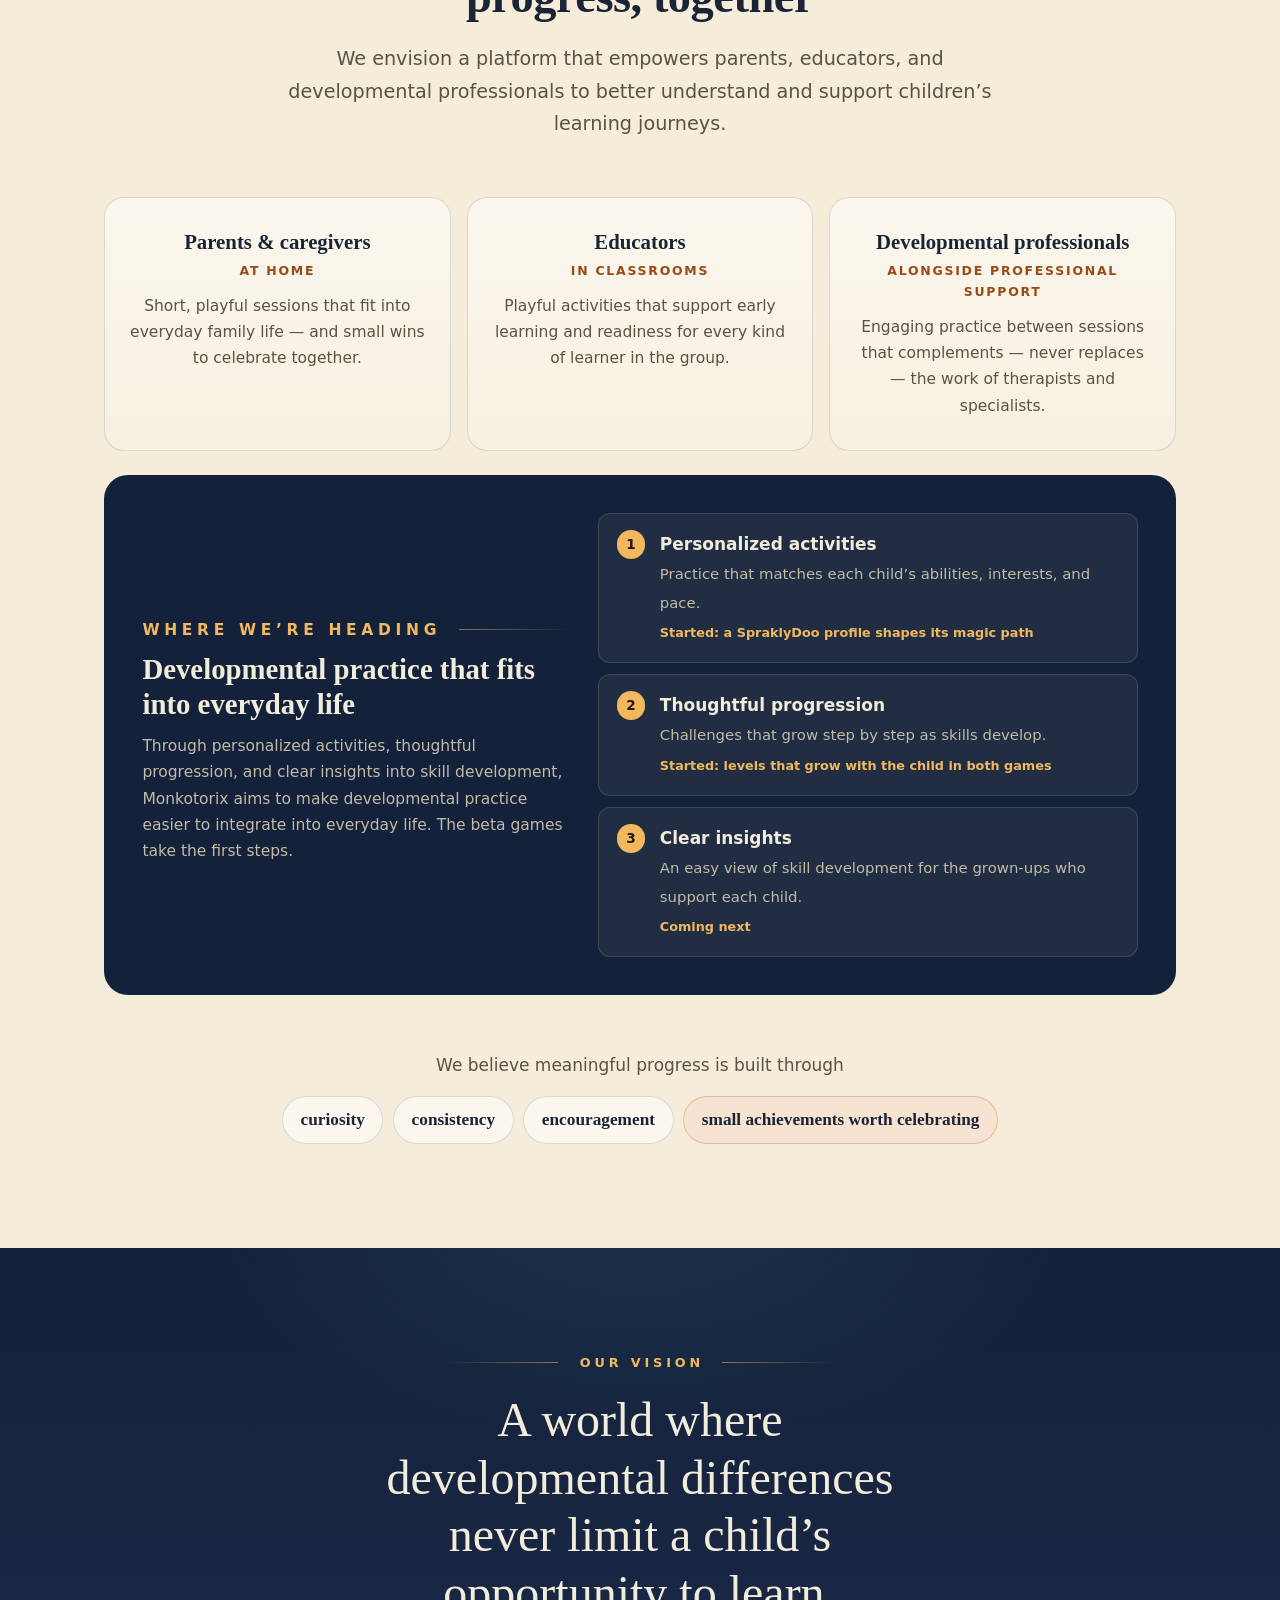
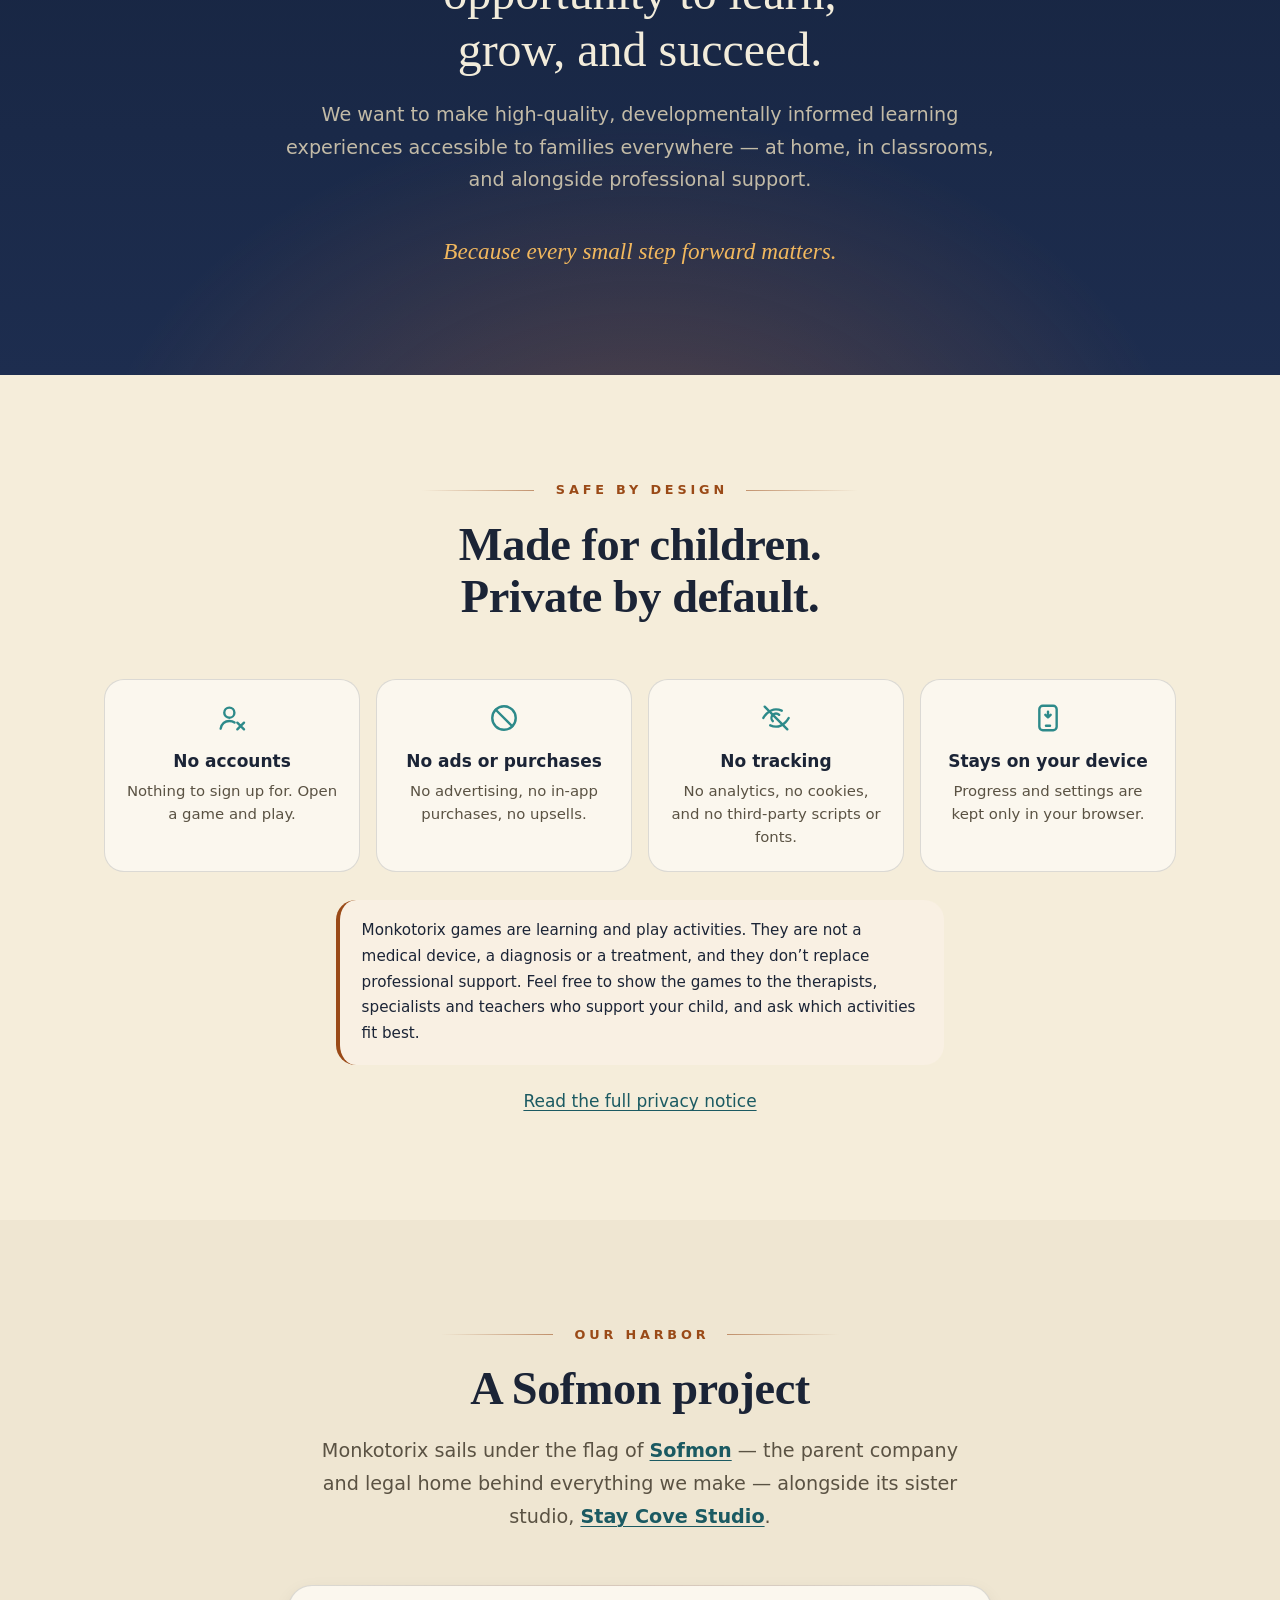
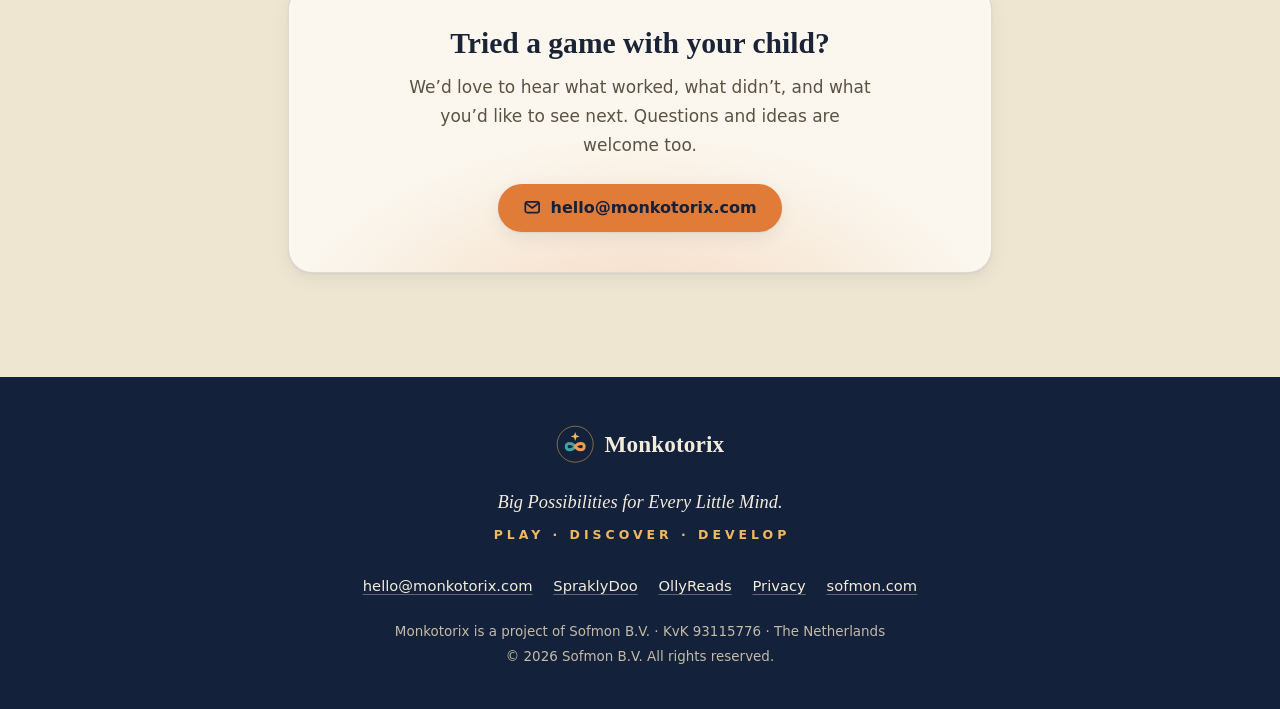
==== commit a4add5de: "Add English and Bulgarian to OllyReads Adds an NL/EN/BG language switch with language-specific words" ====
--- a/site/index.html
+++ b/site/index.html
@@ -795,27 +795,29 @@
 
         <article class="game-panel reversed" id="game-olli" aria-labelledby="olli-h">
           <div class="game-shot">
-            <img src="/assets/lezen-met-olli.webp" width="640" height="1385" loading="lazy" decoding="async" alt="OllyReads on a phone: an early-reading game where Olli the owl stands at the start of a winding path through four worlds of playful Dutch letter, sound, rhyme and word games.">
+            <img src="/assets/lezen-met-olli.webp" width="640" height="1385" loading="lazy" decoding="async" alt="OllyReads on a phone: Olli the owl stands at the start of a winding path through four worlds of short reading games for letters, sounds, rhymes and words.">
           </div>
           <div>
             <div class="game-head"><h3 id="olli-h">OllyReads</h3><span class="badge-beta">Beta</span></div>
-            <p class="sub">Dutch reading game · <span class="nowrap">Ages 5–8</span></p>
-            <p class="desc">A cheerful Dutch reading game for beginning readers. OllyReads helps children practise letters, sounds, rhymes and words through calm, playful activities. It is being designed for more languages, with each language’s own letters, sounds, spelling patterns and reading needs supported as they are added.</p>
+            <p class="sub">Early-reading game · <span class="nowrap">Ages 5–8</span></p>
+            <p class="desc">A cheerful reading game for beginning readers, in English, Dutch and Bulgarian. Olli the owl walks children along a magic path through four worlds of short games — letters, sounds, rhymes and words — and reads every instruction aloud. Each language has its own words and practises what makes reading hard in that language.</p>
             <ul class="game-points">
-              <li>11 Dutch reading games plus a movement break</li>
+              <li>11 reading games plus a movement break</li>
               <li>Designed for early readers, including children with dyslexia</li>
-              <li>Four worlds, three levels and twelve badges to earn</li>
+              <li>English: sounds like <span lang="en">“sh”</span> and <span lang="en">“ee”</span>, short and long vowels, and b or d</li>
+              <li>Dutch: sound groups like <span lang="nl">“aa”</span>, <span lang="nl">“oe”</span> and <span lang="nl">“ui”</span> stay together, plus short or long vowels</li>
+              <li>Bulgarian: the full Cyrillic alphabet, look-alike letters, and words that sound different from how they’re spelled, like <span lang="bg">зъб</span></li>
+              <li>Four worlds, three levels and twelve badges to earn in each language</li>
               <li>No timers or lives — a wrong answer just means try again</li>
-              <li>Bold reading text with wide letter spacing</li>
-              <li>Olli speaks with your device’s Dutch voice — most phones, tablets and computers have one</li>
-              <li>More languages are planned, with practice adapted to each language</li>
+              <li>Olli speaks with your device’s voice for the chosen language. Without one, the game still works, just without Olli’s voice.</li>
             </ul>
             <div class="game-actions">
-              <a class="btn primary" href="/games/lezen-met-olli/" hreflang="nl"><svg class="icon" aria-hidden="true"><use href="#i-play"/></svg><span>Play OllyReads</span></a>
+              <a class="btn primary" href="/games/lezen-met-olli/?lang=en" hreflang="en"><svg class="icon" aria-hidden="true"><use href="#i-play"/></svg><span>Play OllyReads</span></a>
+              <span class="more">Also in <a href="/games/lezen-met-olli/?lang=nl" hreflang="nl" lang="nl">Nederlands</a> · <a href="/games/lezen-met-olli/?lang=bg" hreflang="bg" lang="bg">Български</a></span>
             </div>
             <div class="game-meta">
               <span class="tag">Ages 5–8</span>
-              <span class="tag"><span>Early readers · Dutch</span></span>
+              <span class="tag"><span>English · <span lang="nl">Nederlands</span> · <span lang="bg">Български</span></span></span>
               <span class="tag">Phone, tablet &amp; computer</span>
             </div>
           </div>
@@ -967,7 +969,7 @@
     <nav class="footer-links" aria-label="Footer">
       <a href="mailto:hello@monkotorix.com">hello@monkotorix.com</a>
       <a href="/games/spraklydoo/">SpraklyDoo</a>
-      <a href="/games/lezen-met-olli/" hreflang="nl">OllyReads</a>
+      <a href="/games/lezen-met-olli/">OllyReads</a>
       <a href="/privacy/">Privacy</a>
       <a href="https://www.sofmon.com" rel="noopener">sofmon.com</a>
     </nav>
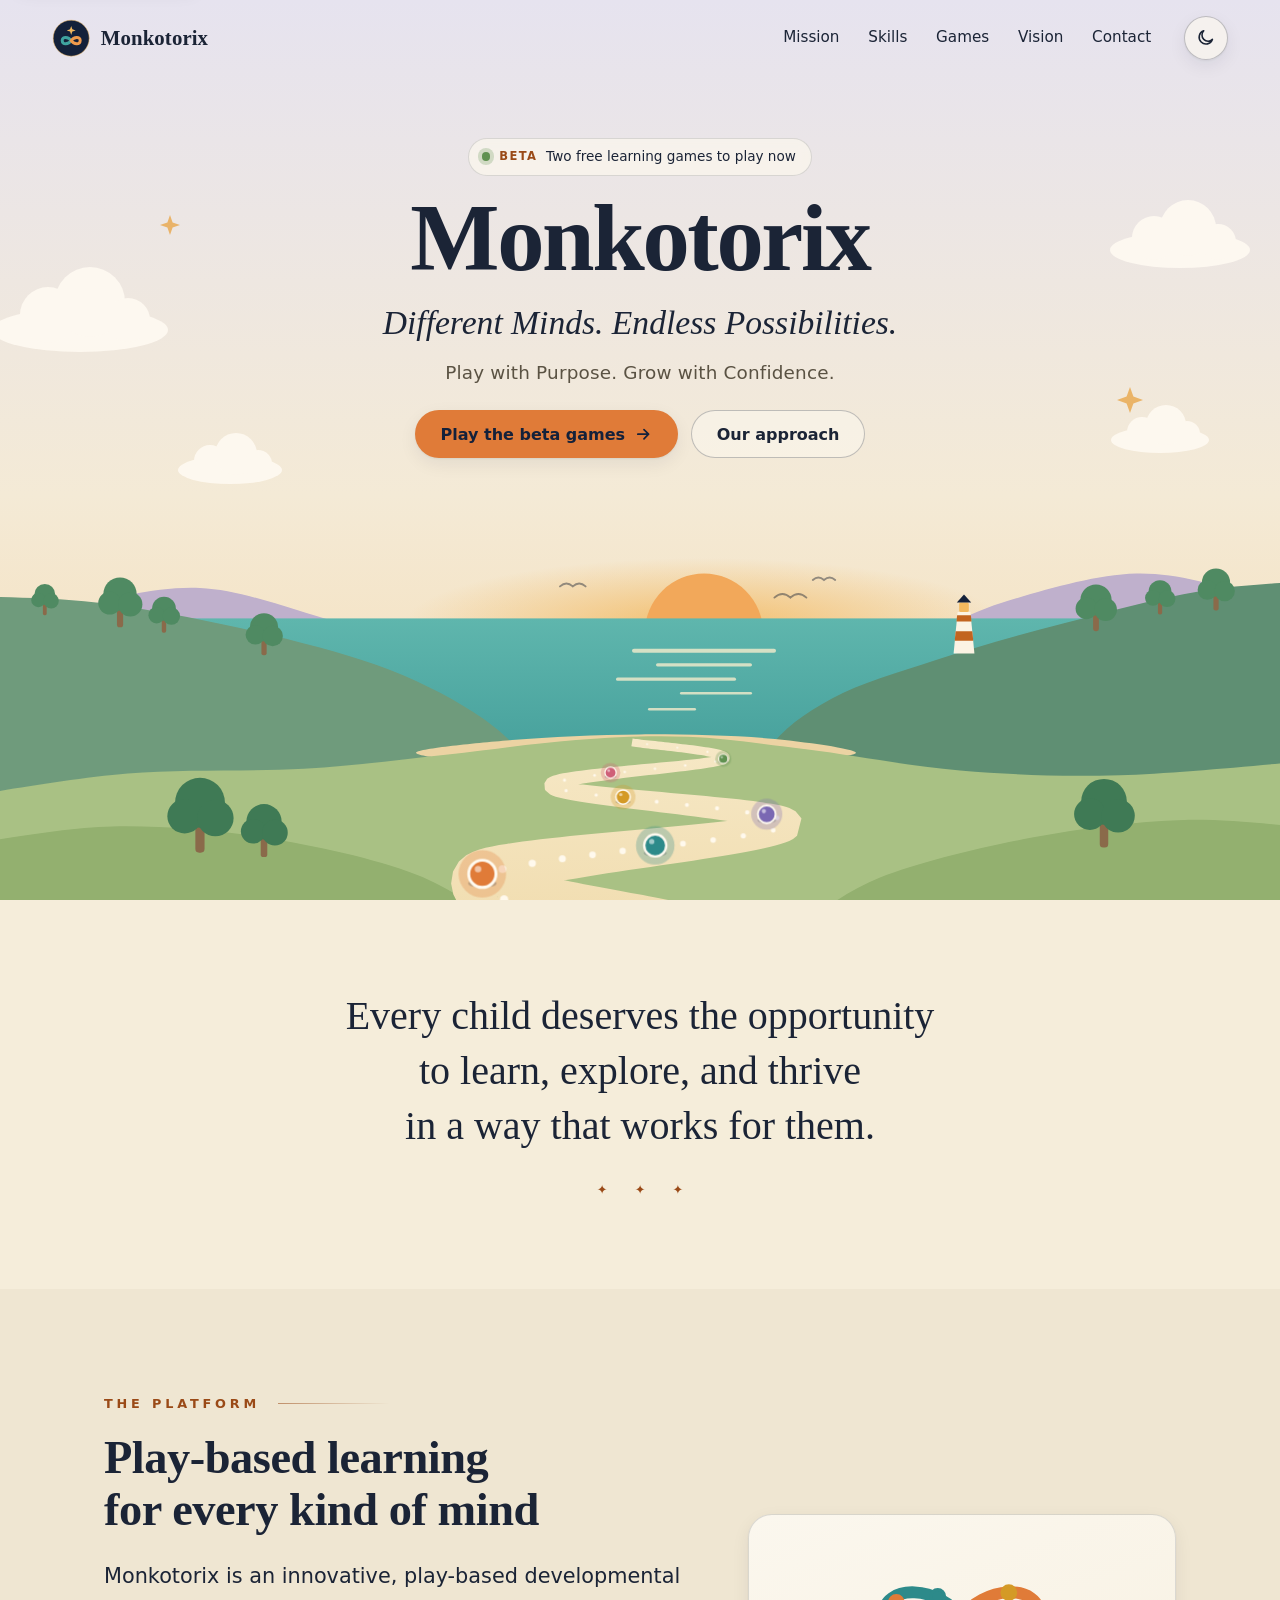
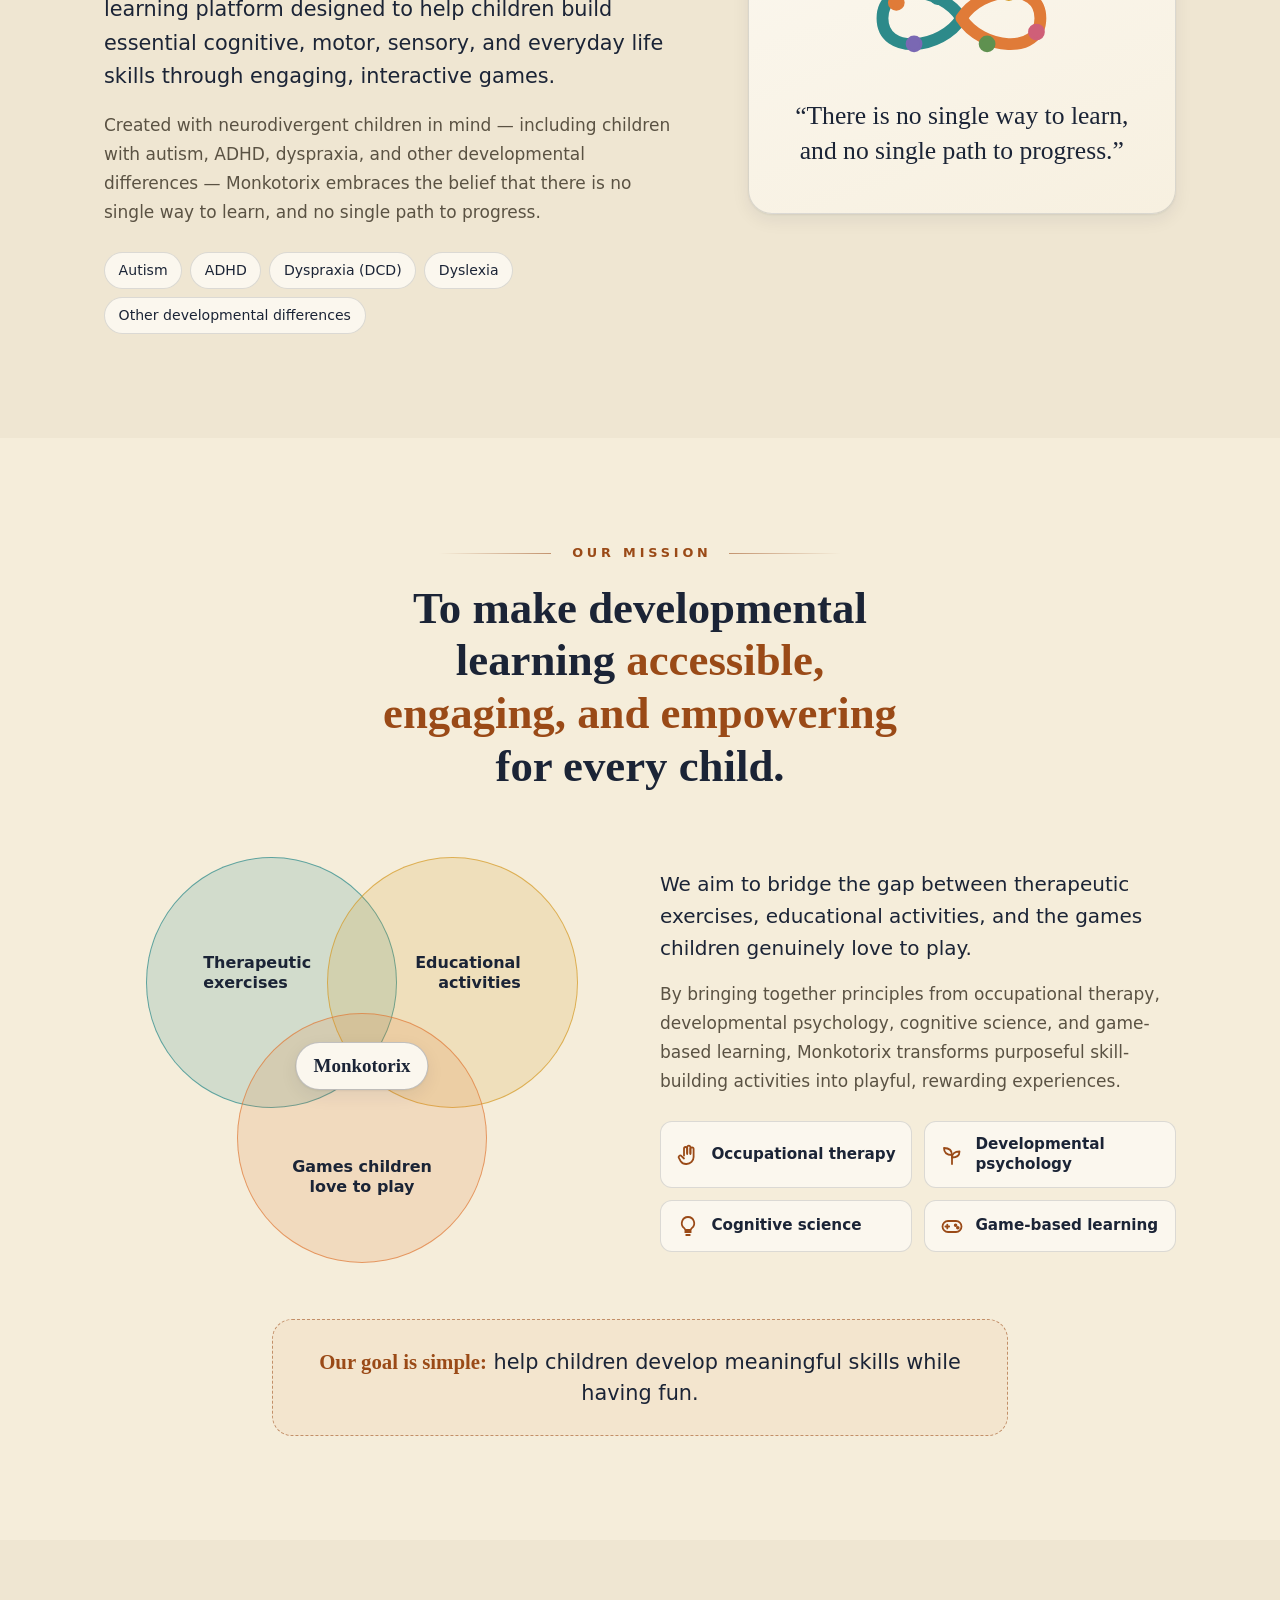
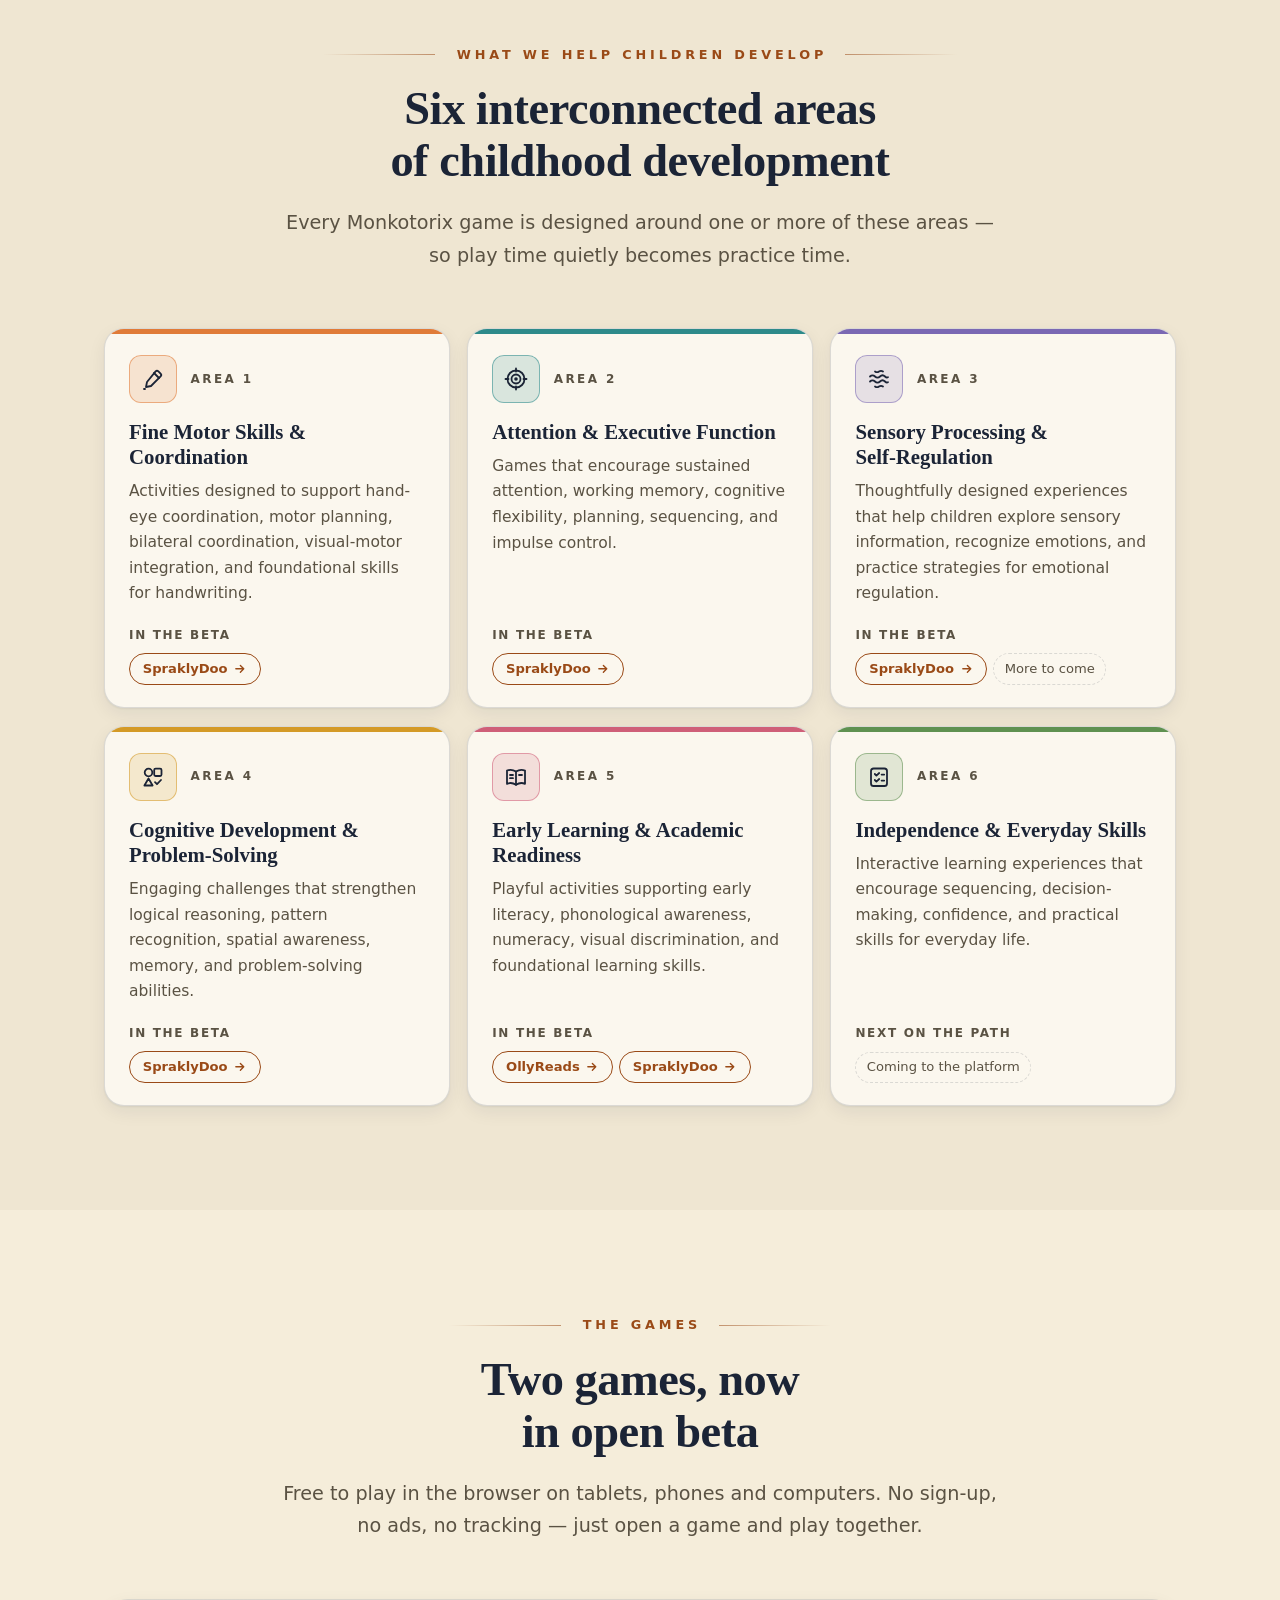
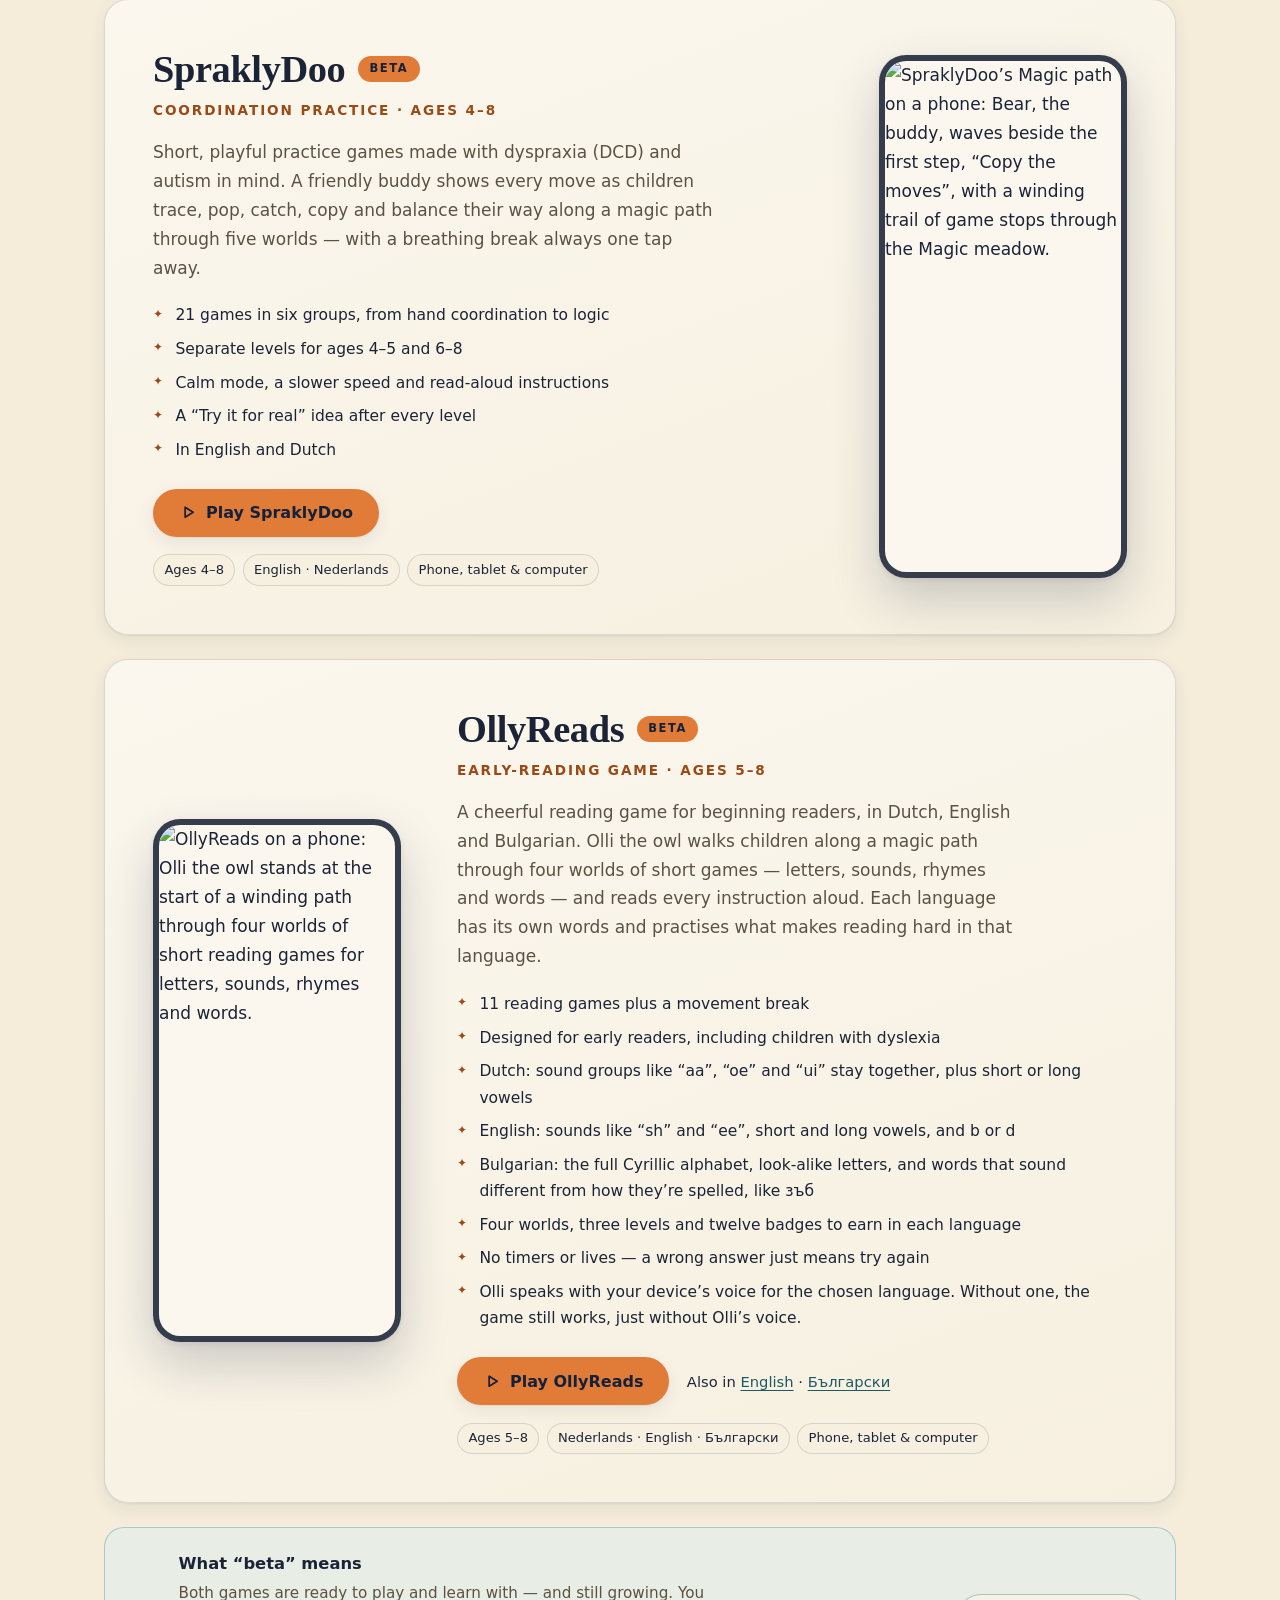
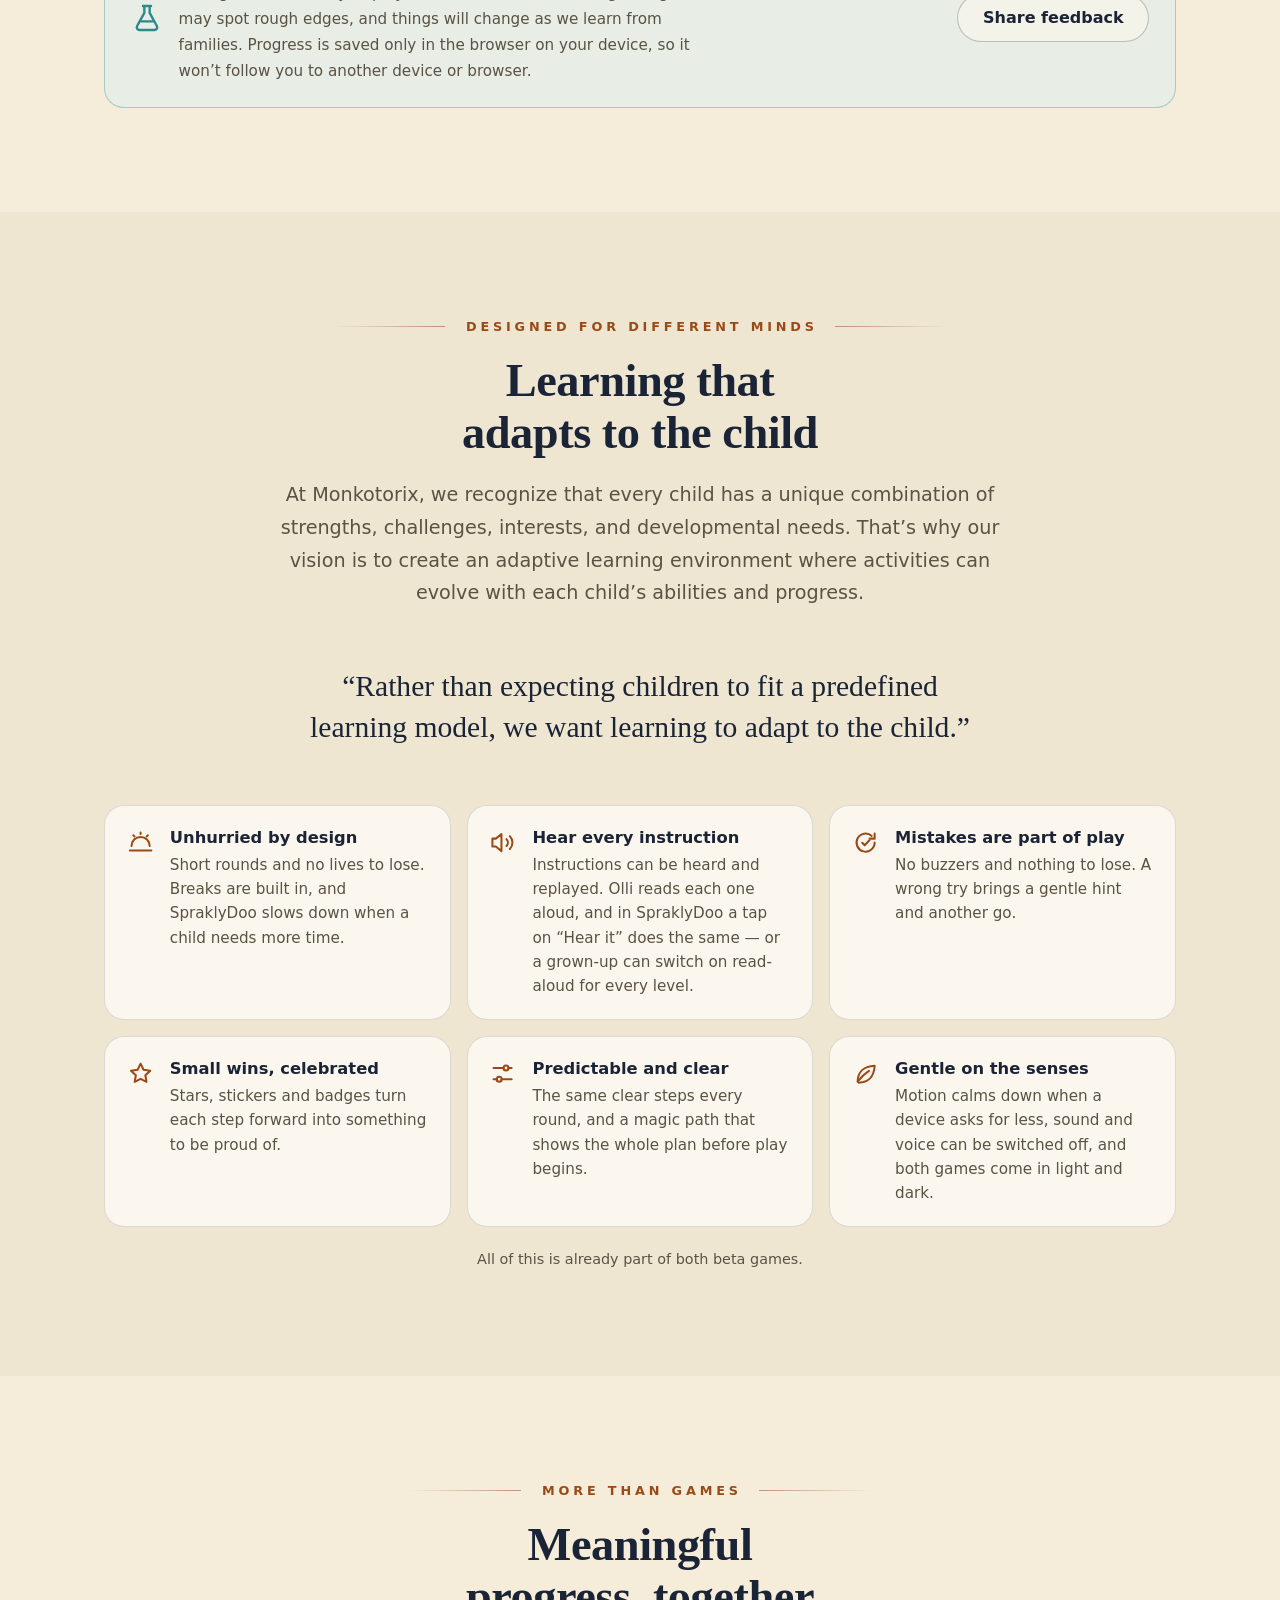
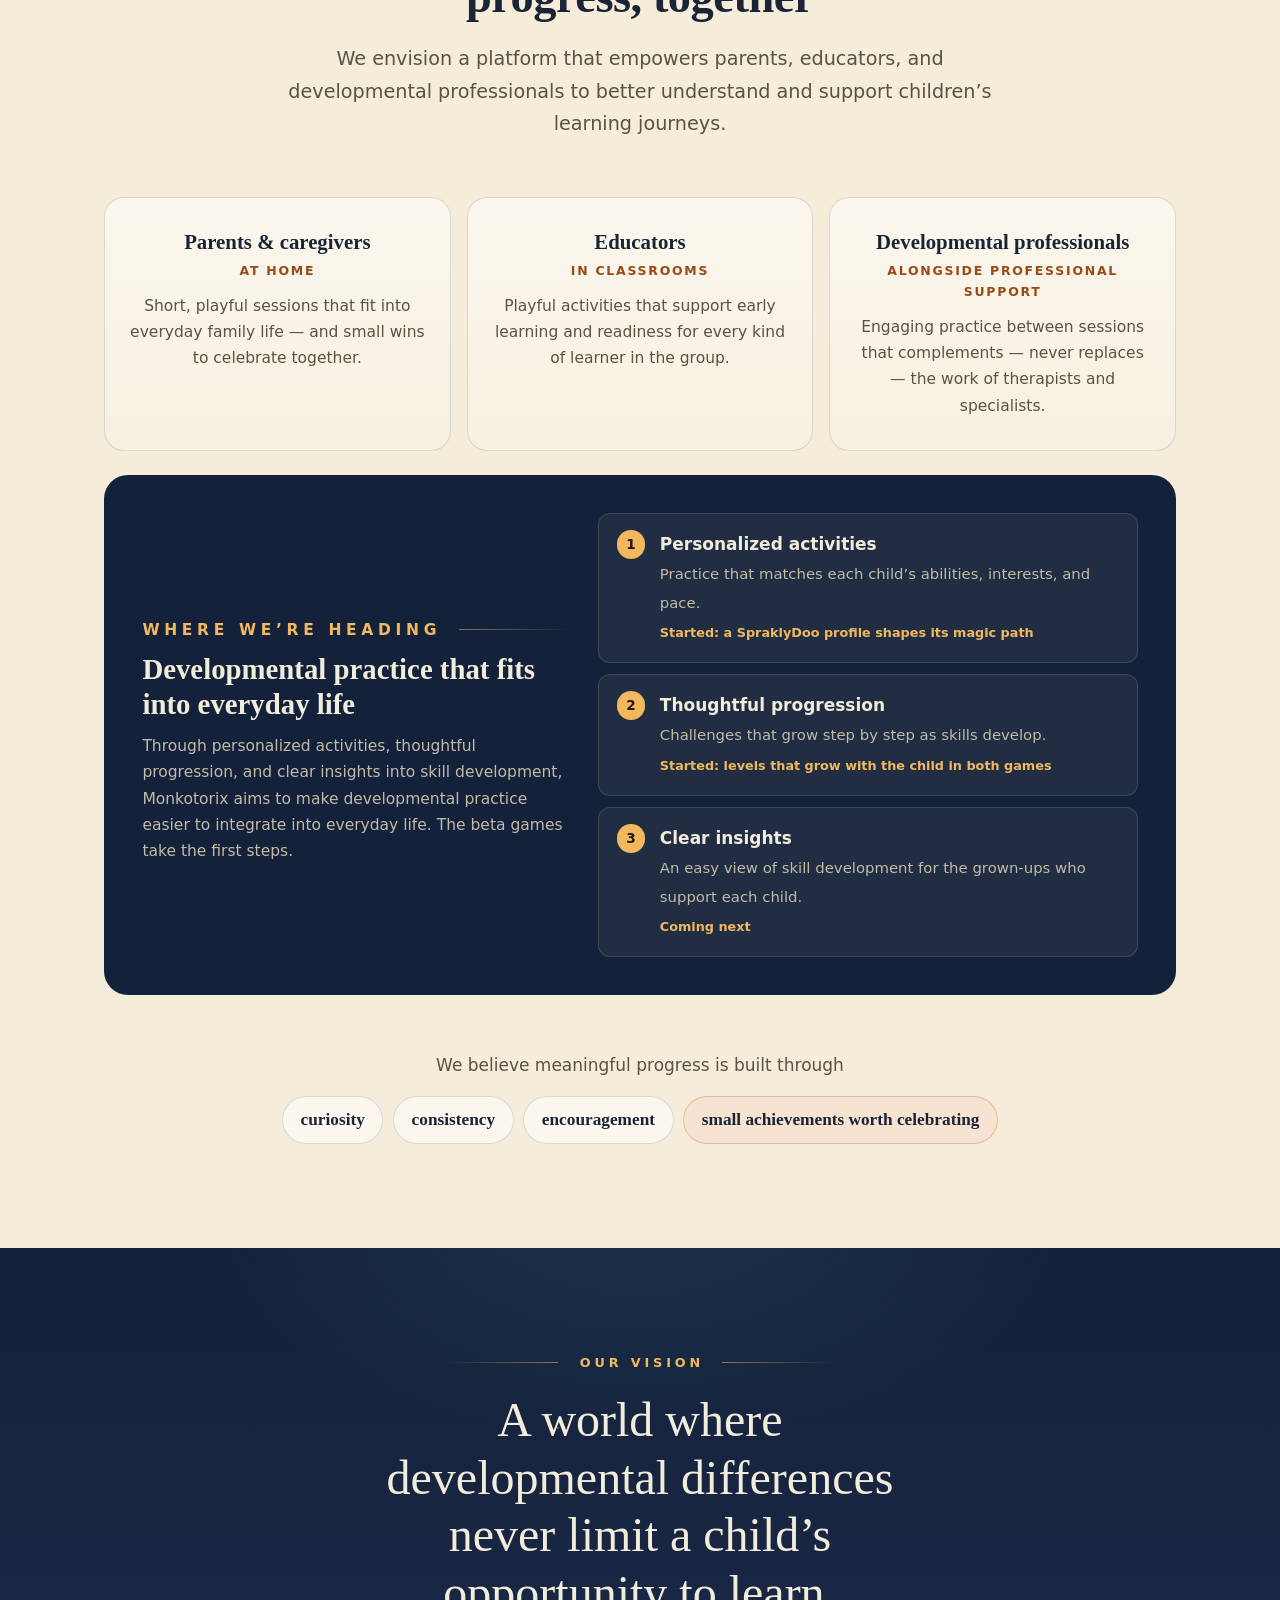
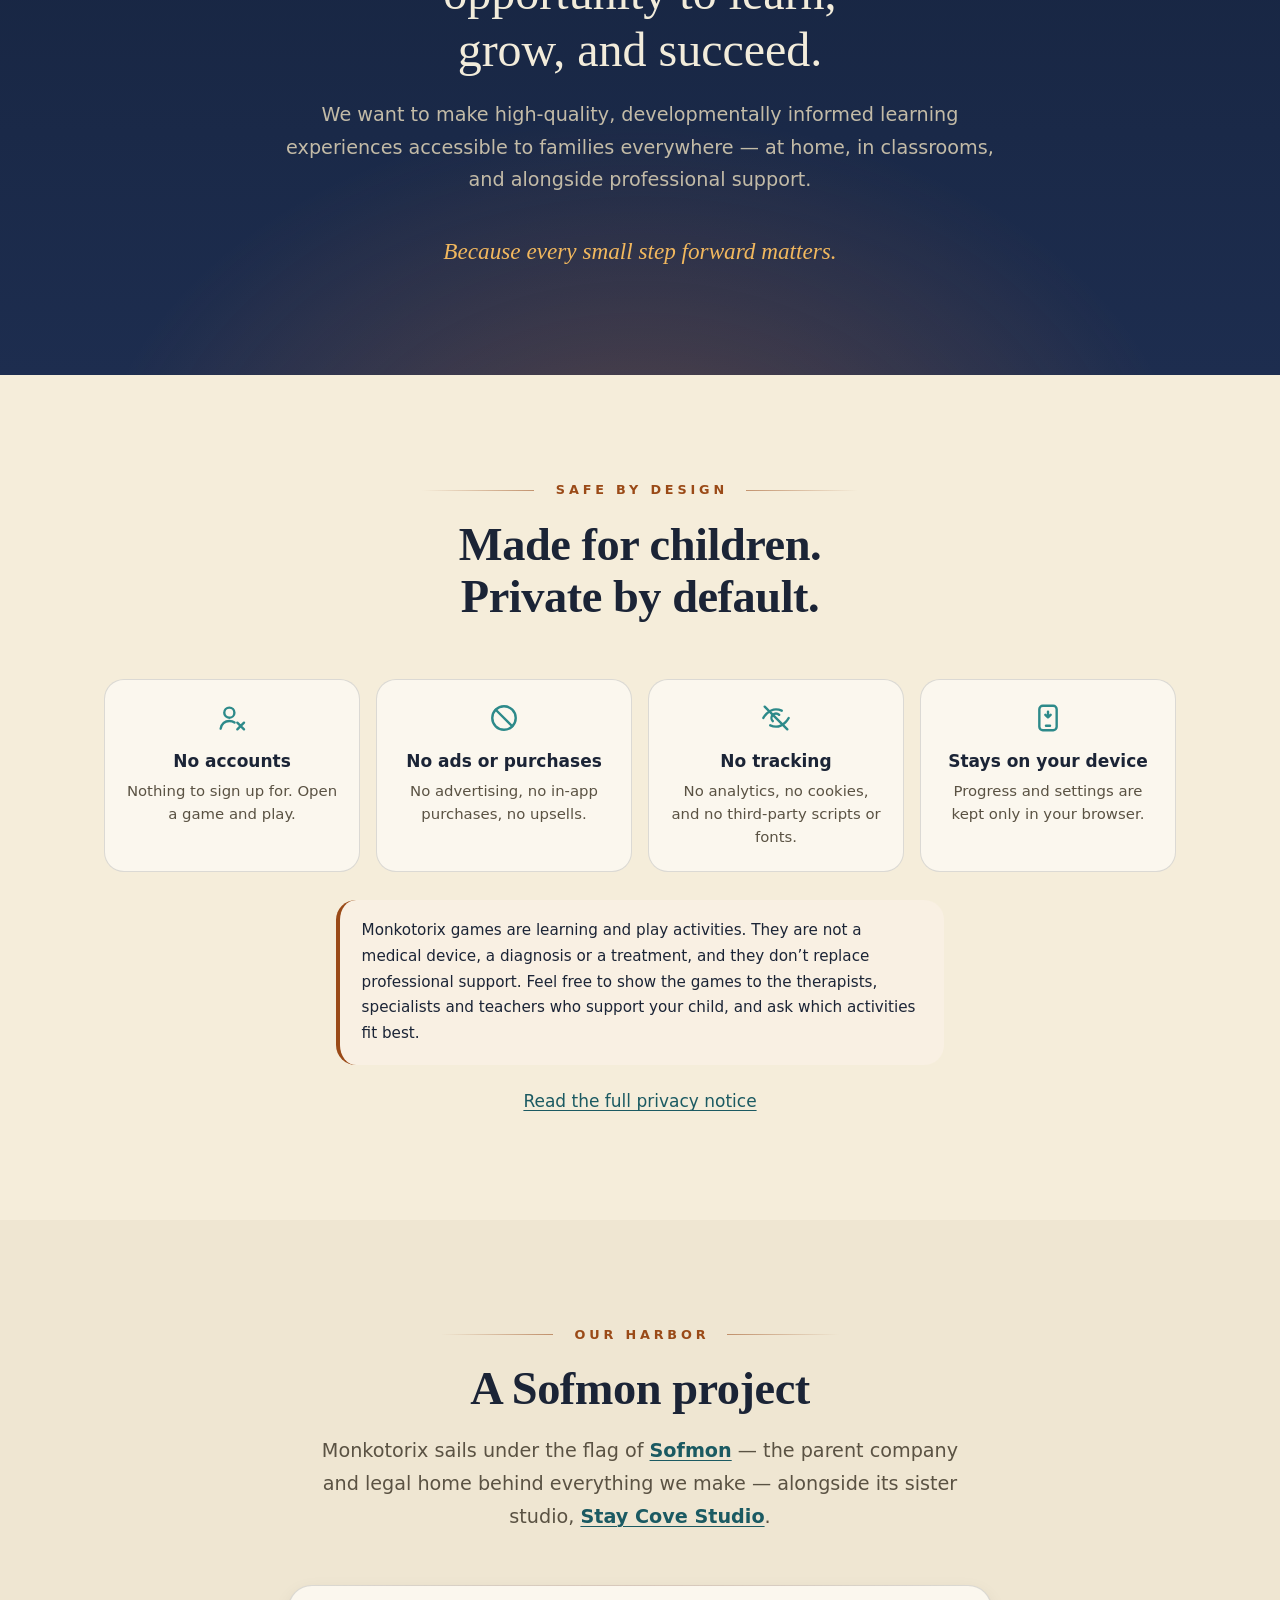
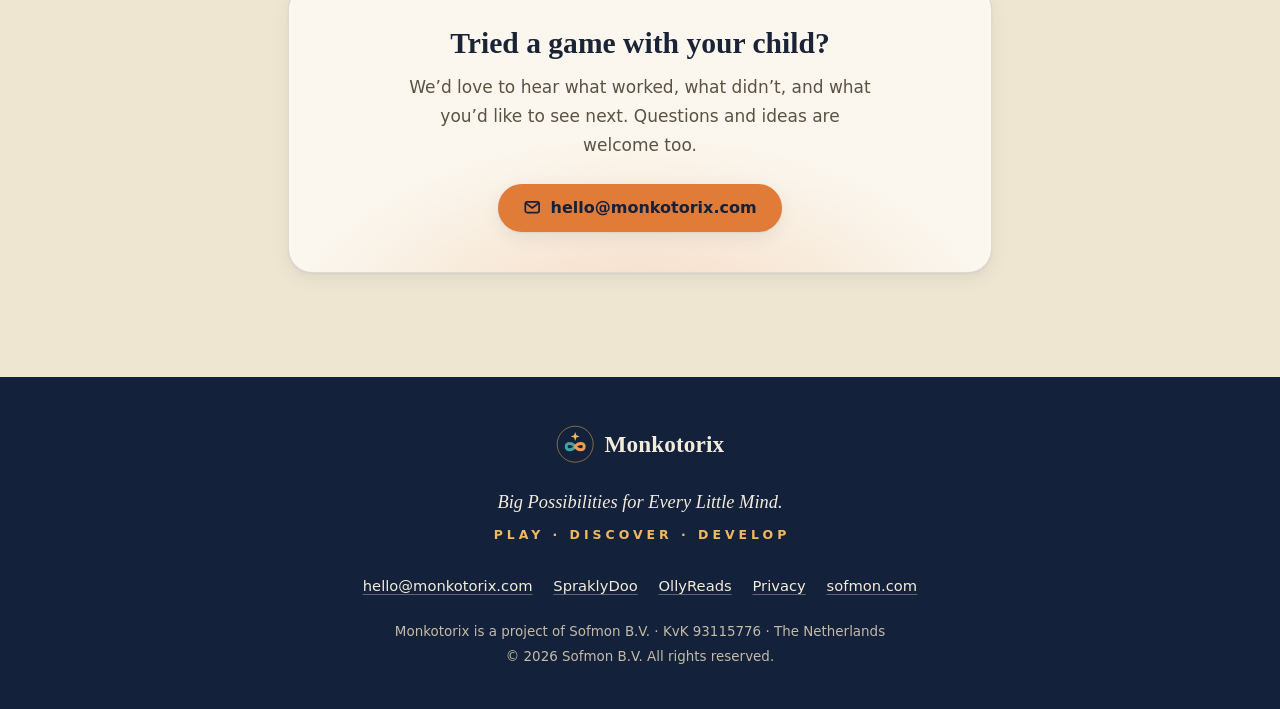
==== commit 5bffdf3d: "Make Dutch the default OllyReads language The game opens in Dutch unless a player has chosen another" ====
--- a/site/index.html
+++ b/site/index.html
@@ -800,24 +800,24 @@
           <div>
             <div class="game-head"><h3 id="olli-h">OllyReads</h3><span class="badge-beta">Beta</span></div>
             <p class="sub">Early-reading game · <span class="nowrap">Ages 5–8</span></p>
-            <p class="desc">A cheerful reading game for beginning readers, in English, Dutch and Bulgarian. Olli the owl walks children along a magic path through four worlds of short games — letters, sounds, rhymes and words — and reads every instruction aloud. Each language has its own words and practises what makes reading hard in that language.</p>
+            <p class="desc">A cheerful reading game for beginning readers, in Dutch, English and Bulgarian. Olli the owl walks children along a magic path through four worlds of short games — letters, sounds, rhymes and words — and reads every instruction aloud. Each language has its own words and practises what makes reading hard in that language.</p>
             <ul class="game-points">
               <li>11 reading games plus a movement break</li>
               <li>Designed for early readers, including children with dyslexia</li>
+              <li>Dutch: sound groups like <span lang="nl">“aa”</span>, <span lang="nl">“oe”</span> and <span lang="nl">“ui”</span> stay together, plus short or long vowels</li>
               <li>English: sounds like <span lang="en">“sh”</span> and <span lang="en">“ee”</span>, short and long vowels, and b or d</li>
-              <li>Dutch: sound groups like <span lang="nl">“aa”</span>, <span lang="nl">“oe”</span> and <span lang="nl">“ui”</span> stay together, plus short or long vowels</li>
               <li>Bulgarian: the full Cyrillic alphabet, look-alike letters, and words that sound different from how they’re spelled, like <span lang="bg">зъб</span></li>
               <li>Four worlds, three levels and twelve badges to earn in each language</li>
               <li>No timers or lives — a wrong answer just means try again</li>
               <li>Olli speaks with your device’s voice for the chosen language. Without one, the game still works, just without Olli’s voice.</li>
             </ul>
             <div class="game-actions">
-              <a class="btn primary" href="/games/lezen-met-olli/?lang=en" hreflang="en"><svg class="icon" aria-hidden="true"><use href="#i-play"/></svg><span>Play OllyReads</span></a>
-              <span class="more">Also in <a href="/games/lezen-met-olli/?lang=nl" hreflang="nl" lang="nl">Nederlands</a> · <a href="/games/lezen-met-olli/?lang=bg" hreflang="bg" lang="bg">Български</a></span>
+              <a class="btn primary" href="/games/lezen-met-olli/?lang=nl" hreflang="nl"><svg class="icon" aria-hidden="true"><use href="#i-play"/></svg><span>Play OllyReads</span></a>
+              <span class="more">Also in <a href="/games/lezen-met-olli/?lang=en" hreflang="en">English</a> · <a href="/games/lezen-met-olli/?lang=bg" hreflang="bg" lang="bg">Български</a></span>
             </div>
             <div class="game-meta">
               <span class="tag">Ages 5–8</span>
-              <span class="tag"><span>English · <span lang="nl">Nederlands</span> · <span lang="bg">Български</span></span></span>
+              <span class="tag"><span><span lang="nl">Nederlands</span> · English · <span lang="bg">Български</span></span></span>
               <span class="tag">Phone, tablet &amp; computer</span>
             </div>
           </div>
